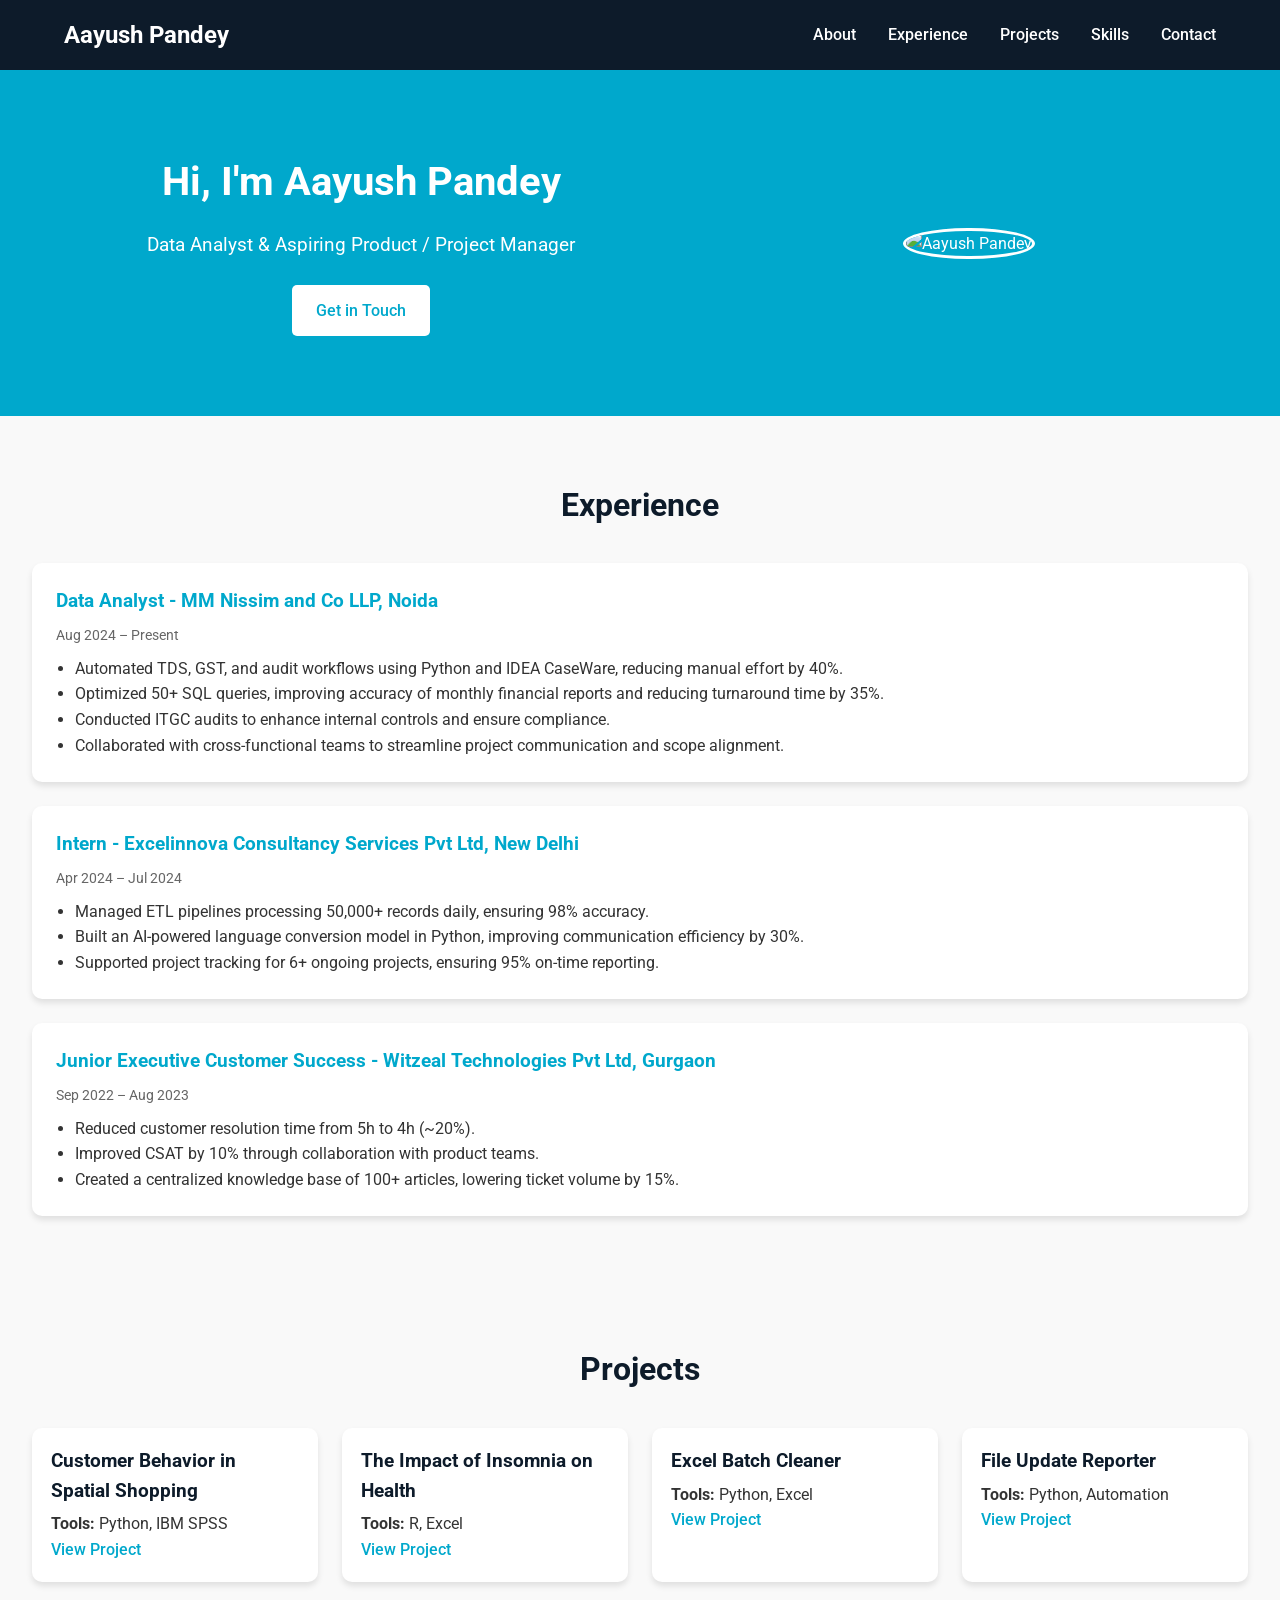
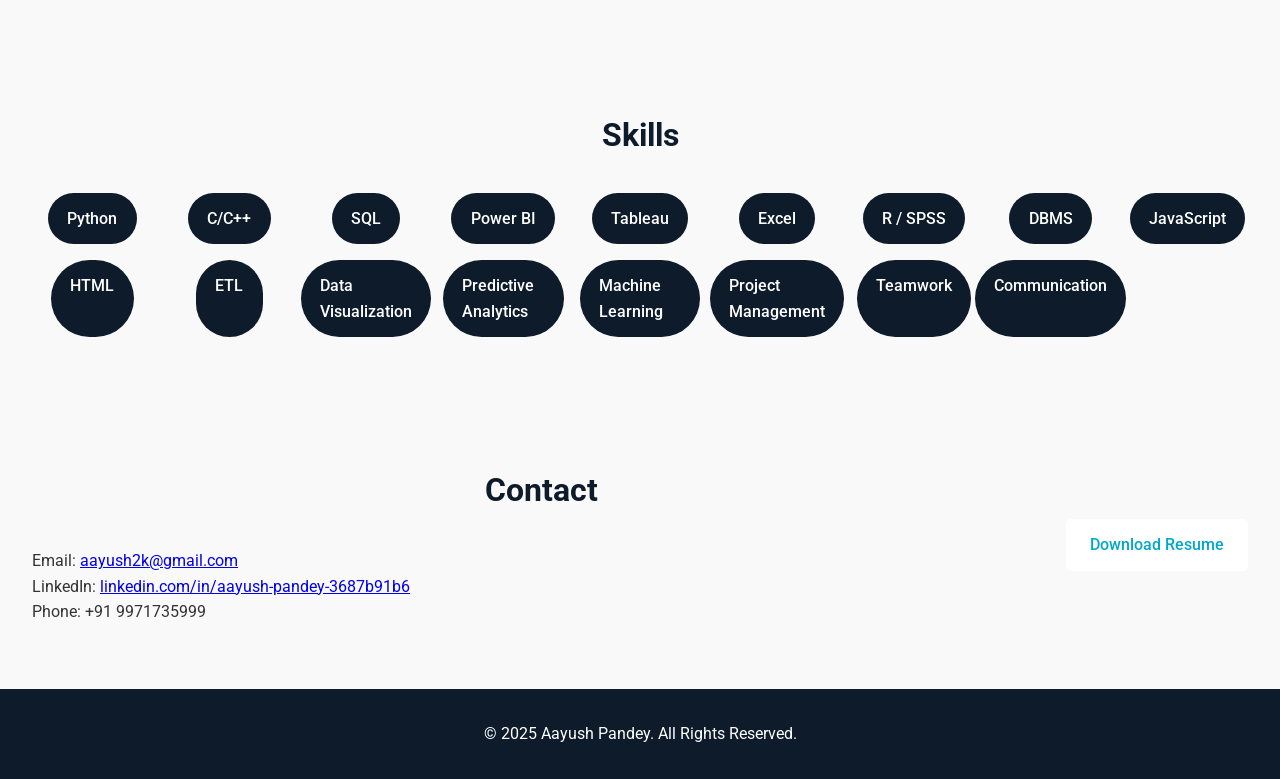
==== index.html @ d95193f6 "Updated Resume" ====
<!DOCTYPE html>
<html lang="en">
<head>
  <meta charset="UTF-8">
  <meta name="viewport" content="width=device-width, initial-scale=1.0">
  <title>Aayush Pandey | Product Analyst / PM</title>
  <link rel="stylesheet" href="style.css">
  <link href="https://fonts.googleapis.com/css2?family=Roboto:wght@400;500;700&display=swap" rel="stylesheet">
</head>
<body>

  <!-- Navigation -->
  <nav>
    <div class="container nav-container">
      <h1 class="logo">Aayush Pandey</h1>
      <ul class="nav-links">
        <li><a href="#about">About</a></li>
        <li><a href="#experience">Experience</a></li>
        <li><a href="#projects">Projects</a></li>
        <li><a href="#skills">Skills</a></li>
        <li><a href="#contact">Contact</a></li>
      </ul>
    </div>
  </nav>

  <!-- Hero Section -->
  <header class="hero" id="about">
    <div class="container hero-container">
      <div class="hero-text">
        <h2>Hi, I'm Aayush Pandey</h2>
        <p>Data Analyst & Aspiring Product / Project Manager</p>
        <a href="mailto:aayush2k@gmail.com" class="btn">Get in Touch</a>
      </div>
      <div class="hero-image">
        <img src="https://avatars.githubusercontent.com/u/your-github-id?v=4" alt="Aayush Pandey" />
      </div>
    </div>
  </header>

  <!-- Experience Section -->
  <section class="section" id="experience">
    <div class="container">
      <h2>Experience</h2>
      <div class="timeline">
        <div class="timeline-item">
          <h3>Data Analyst - MM Nissim and Co LLP, Noida</h3>
          <span>Aug 2024 – Present</span>
          <ul>
            <li>Automated TDS, GST, and audit workflows using Python and IDEA CaseWare, reducing manual effort by 40%.</li>
            <li>Optimized 50+ SQL queries, improving accuracy of monthly financial reports and reducing turnaround time by 35%.</li>
            <li>Conducted ITGC audits to enhance internal controls and ensure compliance.</li>
            <li>Collaborated with cross-functional teams to streamline project communication and scope alignment.</li>
          </ul>
        </div>
        <div class="timeline-item">
          <h3>Intern - Excelinnova Consultancy Services Pvt Ltd, New Delhi</h3>
          <span>Apr 2024 – Jul 2024</span>
          <ul>
            <li>Managed ETL pipelines processing 50,000+ records daily, ensuring 98% accuracy.</li>
            <li>Built an AI-powered language conversion model in Python, improving communication efficiency by 30%.</li>
            <li>Supported project tracking for 6+ ongoing projects, ensuring 95% on-time reporting.</li>
          </ul>
        </div>
        <div class="timeline-item">
          <h3>Junior Executive Customer Success - Witzeal Technologies Pvt Ltd, Gurgaon</h3>
          <span>Sep 2022 – Aug 2023</span>
          <ul>
            <li>Reduced customer resolution time from 5h to 4h (~20%).</li>
            <li>Improved CSAT by 10% through collaboration with product teams.</li>
            <li>Created a centralized knowledge base of 100+ articles, lowering ticket volume by 15%.</li>
          </ul>
        </div>
      </div>
    </div>
  </section>

  <!-- Projects Section -->
  <section class="section" id="projects">
    <div class="container">
      <h2>Projects</h2>
      <div class="projects-grid">
        <div class="project-card">
          <h3>Customer Behavior in Spatial Shopping</h3>
          <p><strong>Tools:</strong> Python, IBM SPSS</p>
          <a href="#" target="_blank">View Project</a>
        </div>
        <div class="project-card">
          <h3>The Impact of Insomnia on Health</h3>
          <p><strong>Tools:</strong> R, Excel</p>
          <a href="#" target="_blank">View Project</a>
        </div>
        <div class="project-card">
          <h3>Excel Batch Cleaner</h3>
          <p><strong>Tools:</strong> Python, Excel</p>
          <a href="https://github.com/vielnos/Excel-Batch-Cleaner" target="_blank">View Project</a>
        </div>
        <div class="project-card">
          <h3>File Update Reporter</h3>
          <p><strong>Tools:</strong> Python, Automation</p>
          <a href="https://github.com/vielnos/File-Update-Reporter" target="_blank">View Project</a>
        </div>
      </div>
    </div>
  </section>

  <!-- Skills Section -->
  <section class="section" id="skills">
    <div class="container">
      <h2>Skills</h2>
      <div class="skills-grid">
        <div class="skill">Python</div>
        <div class="skill">C/C++</div>
        <div class="skill">SQL</div>
        <div class="skill">Power BI</div>
        <div class="skill">Tableau</div>
        <div class="skill">Excel</div>
        <div class="skill">R / SPSS</div>
        <div class="skill">DBMS</div>
        <div class="skill">JavaScript</div>
        <div class="skill">HTML</div>
        <div class="skill">ETL</div>
        <div class="skill">Data Visualization</div>
        <div class="skill">Predictive Analytics</div>
        <div class="skill">Machine Learning</div>
        <div class="skill">Project Management</div>
        <div class="skill">Teamwork</div>
        <div class="skill">Communication</div>
      </div>
    </div>
  </section>

  <!-- Contact Section -->
  <section class="section" id="contact">
    <div class="container contact-container">
      <div class="contact-info">
        <h2>Contact</h2>
        <p>Email: <a href="mailto:aayush2k@gmail.com">aayush2k@gmail.com</a></p>
        <p>LinkedIn: <a href="https://www.linkedin.com/in/aayush-pandey-3687b91b6/" target="_blank">linkedin.com/in/aayush-pandey-3687b91b6</a></p>
        <p>Phone: +91 9971735999</p>
      </div>
      <div class="contact-download">
        <a href="Aayush_Pandey_Resume.pdf" class="btn" download>Download Resume</a>
      </div>
    </div>
  </section>

  <!-- Footer -->
  <footer>
    <p>© 2025 Aayush Pandey. All Rights Reserved.</p>
  </footer>

  <script src="script.js"></script>
</body>
</html>
---- style.css ----
/* Reset & Body */
* { margin:0; padding:0; box-sizing:border-box; font-family:'Roboto', sans-serif;}
body {background:#f9f9f9; color:#333; line-height:1.6;}

/* Navigation */
nav {background:#0d1b2a; color:#fff; padding:1rem 0; position:sticky; top:0; z-index:1000;}
nav .container {display:flex; justify-content:space-between; align-items:center; width:90%; margin:auto;}
nav .logo {font-size:1.5rem; font-weight:700;}
nav ul {list-style:none; display:flex; flex-wrap:wrap;}
nav ul li {margin-left:2rem;}
nav ul li a {color:#fff; text-decoration:none; font-weight:500; transition:0.3s;}
nav ul li a:hover {color:#00a8cc;}

/* Hero Section */
.hero {background:#00a8cc; color:#fff; text-align:center; padding:4rem 2rem;}
.hero-container {display:flex; flex-wrap:wrap; align-items:center; justify-content:space-between;}
.hero-text {flex:1 1 300px; padding:1rem;}
.hero-text h2 {font-size:2.5rem; margin-bottom:1rem;}
.hero-text p {font-size:1.2rem; margin-bottom:1.5rem;}
.hero-image {flex:1 1 200px; text-align:center;}
.hero-image img {width:150px; border-radius:50%; border:3px solid #fff;}

/* Buttons */
.btn {background:#fff; color:#00a8cc; padding:.8rem 1.5rem; border-radius:5px; text-decoration:none; font-weight:500; display:inline-block; transition:.3s;}
.btn:hover {background:#00d4ff; color:#fff;}

/* Sections */
.section {padding:4rem 2rem;}
.section h2 {text-align:center; margin-bottom:2rem; font-size:2rem; color:#0d1b2a;}

/* Timeline for Experience */
.timeline {display:flex; flex-direction:column; gap:1.5rem;}
.timeline-item {background:#fff; padding:1.5rem; border-radius:10px; box-shadow:0 4px 6px rgba(0,0,0,0.1);}
.timeline-item h3 {color:#00a8cc; margin-bottom:.3rem;}
.timeline-item span {font-size:.9rem; color:#666;}
.timeline-item ul {margin-top:.5rem; padding-left:1.2rem;}

/* Projects Grid */
.projects-grid {display:grid; grid-template-columns:repeat(auto-fit,minmax(250px,1fr)); gap:1.5rem;}
.project-card {background:#fff; padding:1.2rem; border-radius:10px; box-shadow:0 4px 6px rgba(0,0,0,0.1);}
.project-card h3 {color:#0d1b2a; margin-bottom:.3rem;}
.project-card a {text-decoration:none; color:#00a8cc; font-weight:500; transition:.3s;}
.project-card a:hover {color:#00d4ff;}

/* Skills Grid */
.skills-grid {display:grid; grid-template-columns:repeat(auto-fit,minmax(120px,1fr)); gap:1rem; justify-items:center;}
.skill {background:#0d1b2a; color:#fff; padding:.8rem 1.2rem; border-radius:50px; font-weight:500; transition:.3s;}
.skill:hover {background:#00a8cc;}

/* Contact Section */
.contact-container {display:flex; flex-wrap:wrap; justify-content:space-between; align-items:center; gap:1rem;}
.contact-info {flex:1 1 250px;}
.contact-download {flex:0 0 auto;}

/* Footer */
footer {text-align:center; padding:2rem; background:#0d1b2a; color:#fff;}

/* Responsive */
@media(max-width:768px){
  nav ul {flex-direction:column; gap:1rem;}
  .hero-container {flex-direction:column; text-align:center;}
  .contact-container {flex-direction:column; text-align:center;}
}
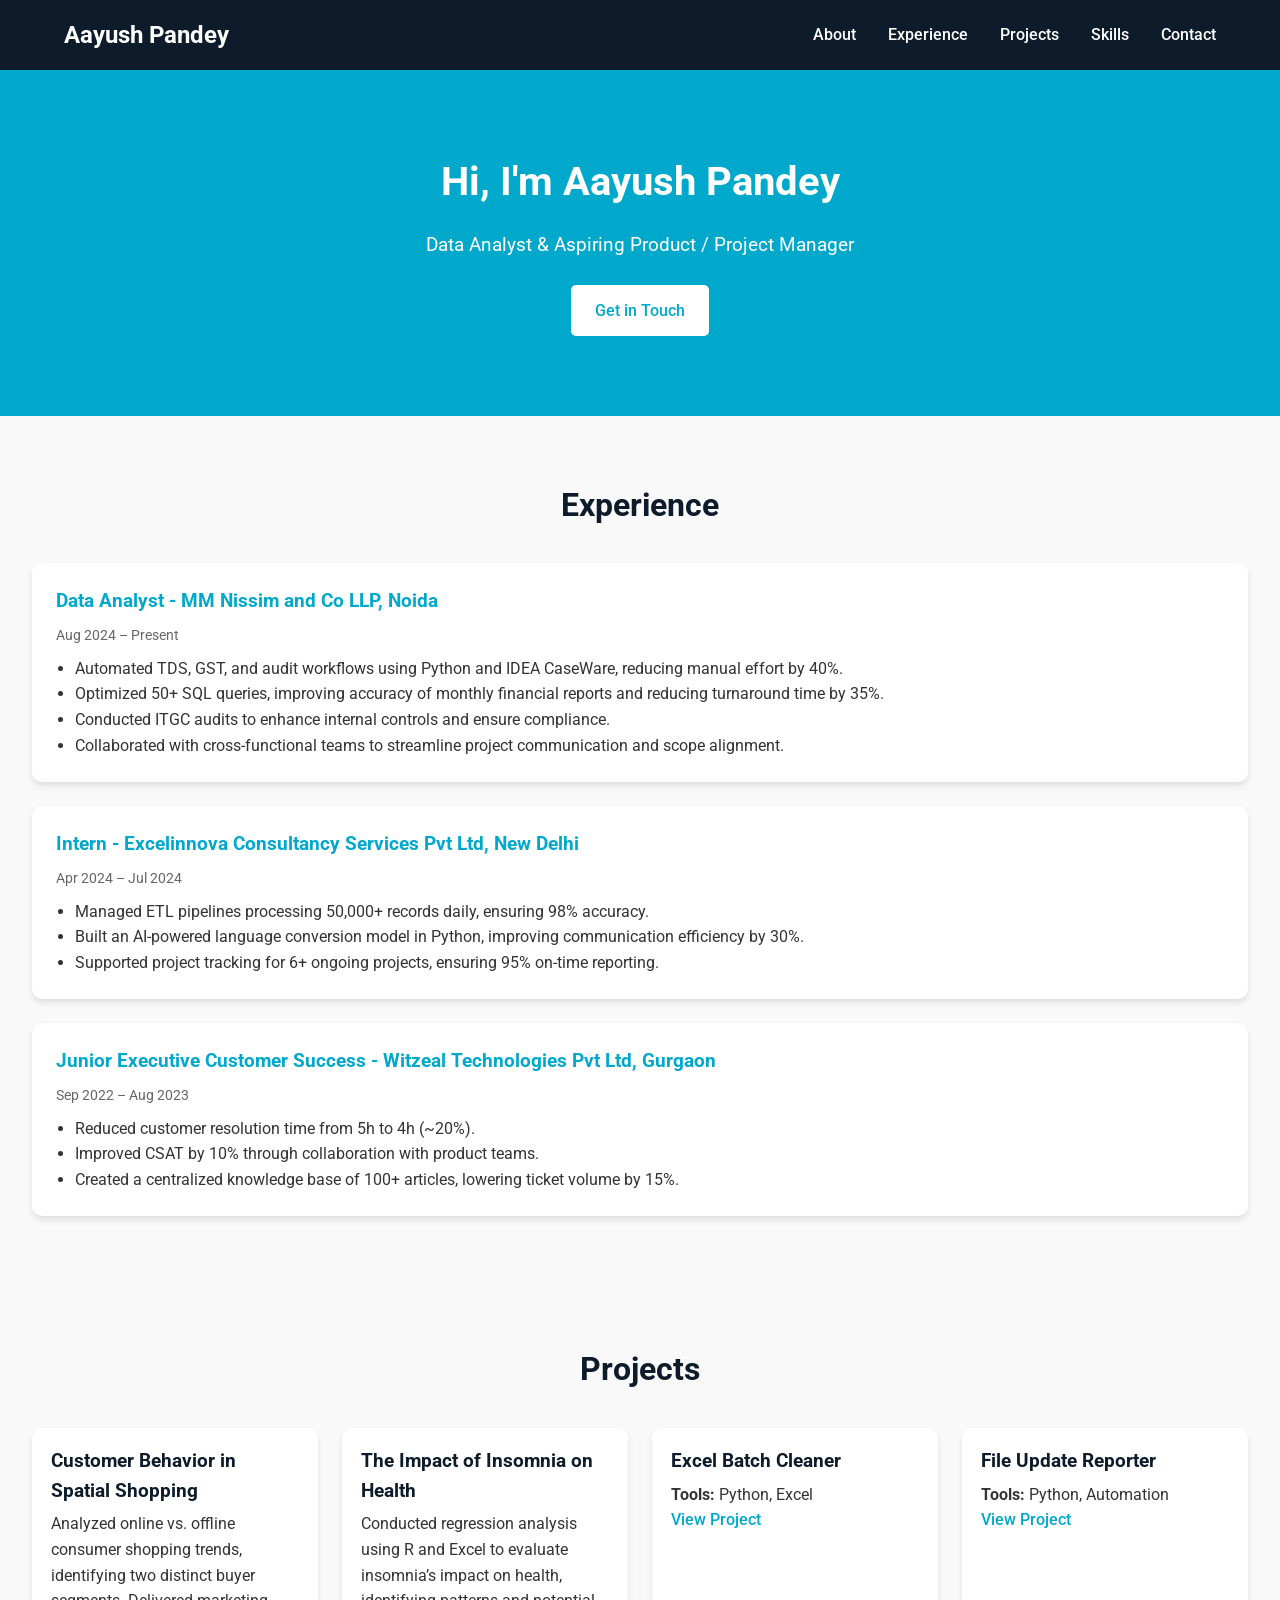
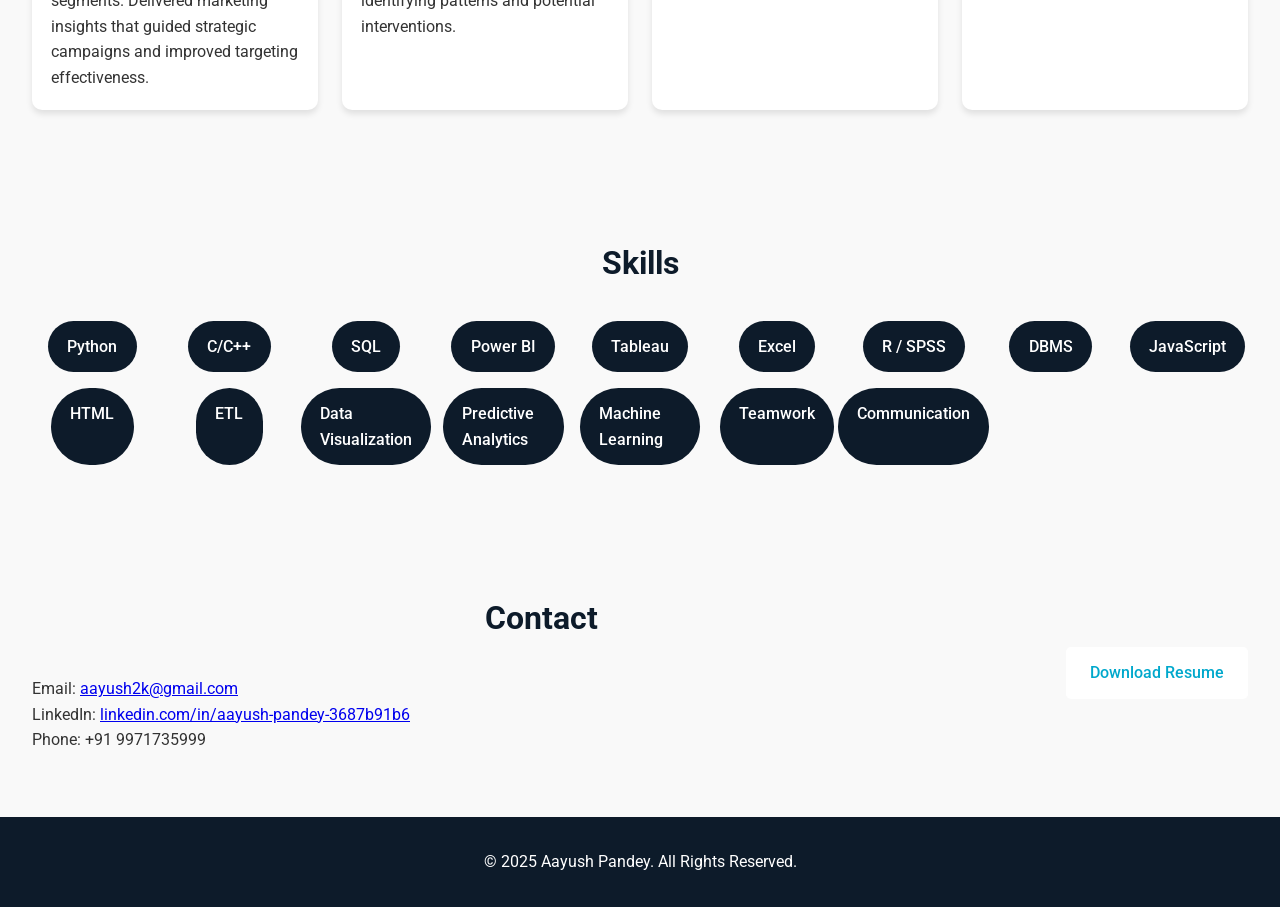
==== commit 7343ddbf: "Updated Resume" ====
--- a/index.html
+++ b/index.html
@@ -30,9 +30,6 @@
         <h2>Hi, I'm Aayush Pandey</h2>
         <p>Data Analyst & Aspiring Product / Project Manager</p>
         <a href="mailto:aayush2k@gmail.com" class="btn">Get in Touch</a>
-      </div>
-      <div class="hero-image">
-        <img src="https://avatars.githubusercontent.com/u/your-github-id?v=4" alt="Aayush Pandey" />
       </div>
     </div>
   </header>
@@ -79,26 +76,31 @@
     <div class="container">
       <h2>Projects</h2>
       <div class="projects-grid">
+
+        <!-- Resume PDF Projects -->
         <div class="project-card">
           <h3>Customer Behavior in Spatial Shopping</h3>
-          <p><strong>Tools:</strong> Python, IBM SPSS</p>
-          <a href="#" target="_blank">View Project</a>
+          <p>Analyzed online vs. offline consumer shopping trends, identifying two distinct buyer segments. Delivered marketing insights that guided strategic campaigns and improved targeting effectiveness.</p>
         </div>
+
         <div class="project-card">
           <h3>The Impact of Insomnia on Health</h3>
-          <p><strong>Tools:</strong> R, Excel</p>
-          <a href="#" target="_blank">View Project</a>
+          <p>Conducted regression analysis using R and Excel to evaluate insomnia’s impact on health, identifying patterns and potential interventions.</p>
         </div>
+
+        <!-- GitHub Projects -->
         <div class="project-card">
           <h3>Excel Batch Cleaner</h3>
           <p><strong>Tools:</strong> Python, Excel</p>
           <a href="https://github.com/vielnos/Excel-Batch-Cleaner" target="_blank">View Project</a>
         </div>
+
         <div class="project-card">
           <h3>File Update Reporter</h3>
           <p><strong>Tools:</strong> Python, Automation</p>
           <a href="https://github.com/vielnos/File-Update-Reporter" target="_blank">View Project</a>
         </div>
+
       </div>
     </div>
   </section>
@@ -122,7 +124,6 @@
         <div class="skill">Data Visualization</div>
         <div class="skill">Predictive Analytics</div>
         <div class="skill">Machine Learning</div>
-        <div class="skill">Project Management</div>
         <div class="skill">Teamwork</div>
         <div class="skill">Communication</div>
       </div>
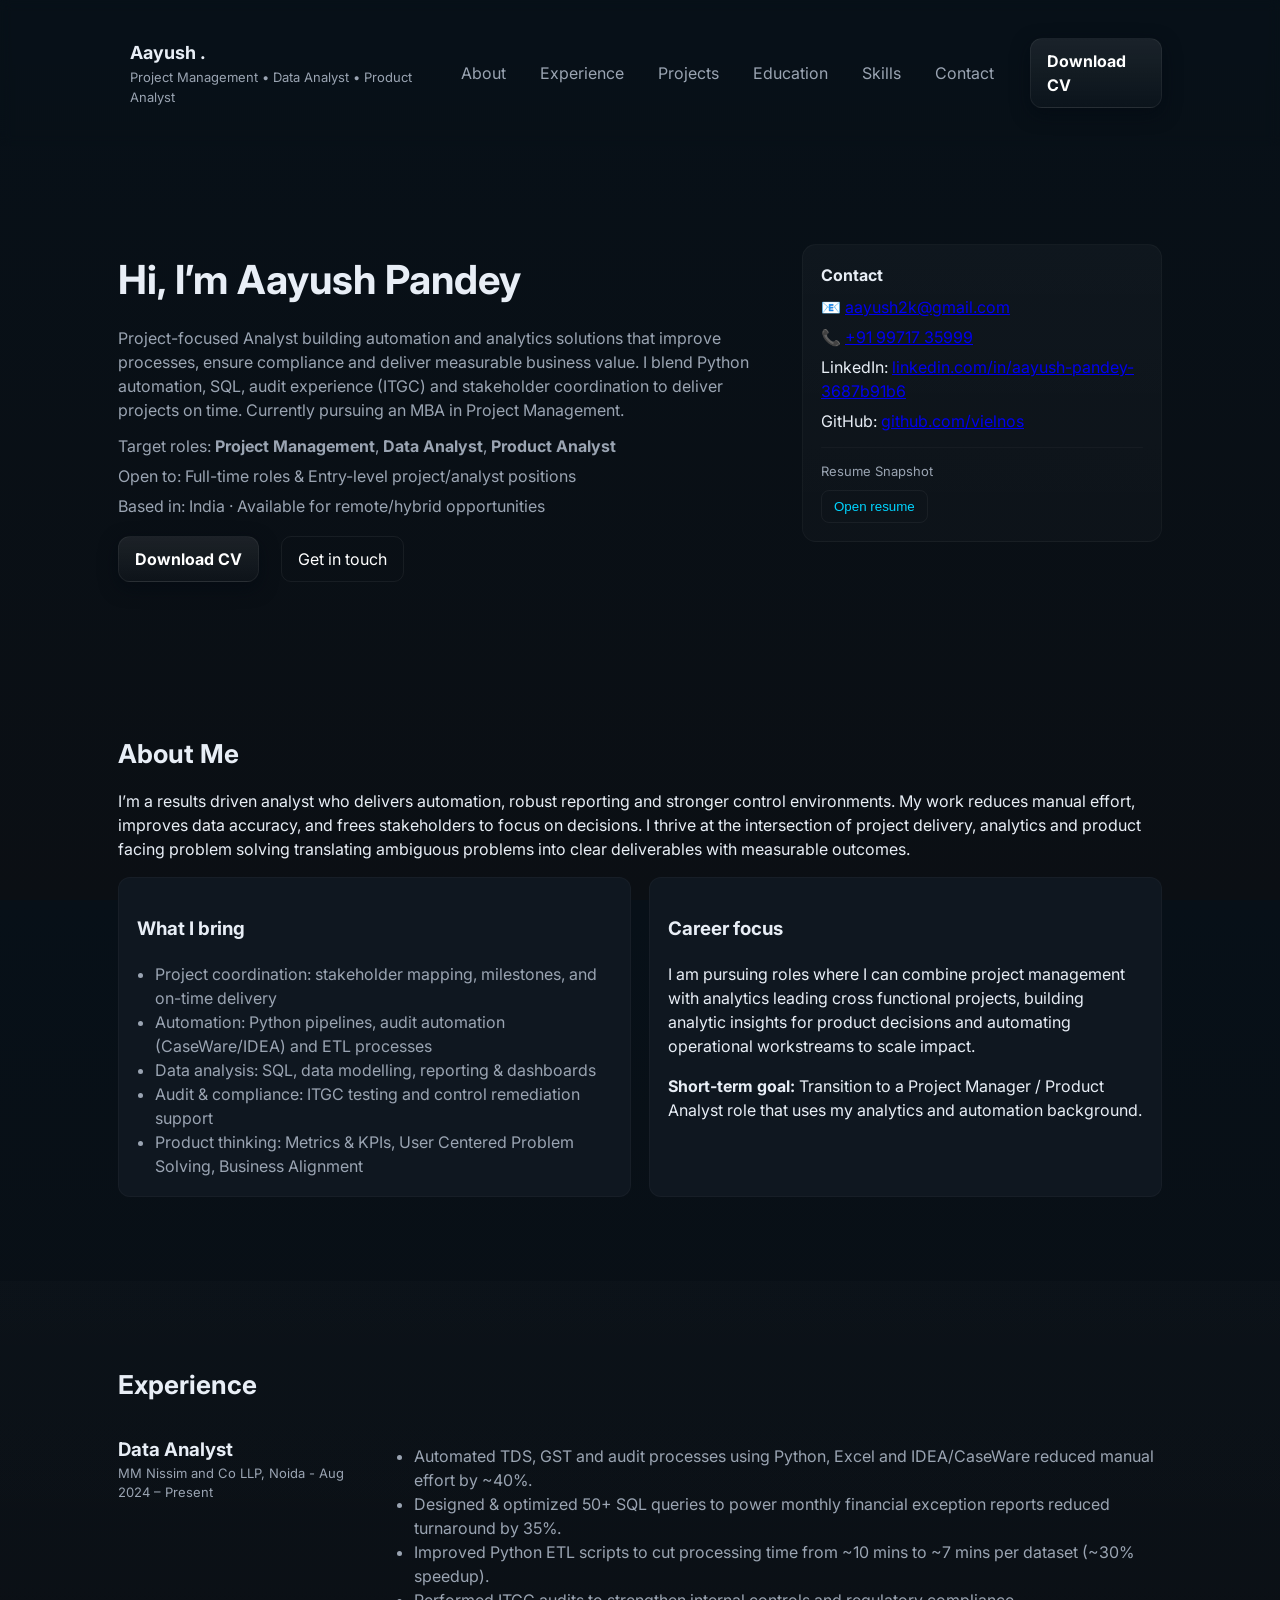
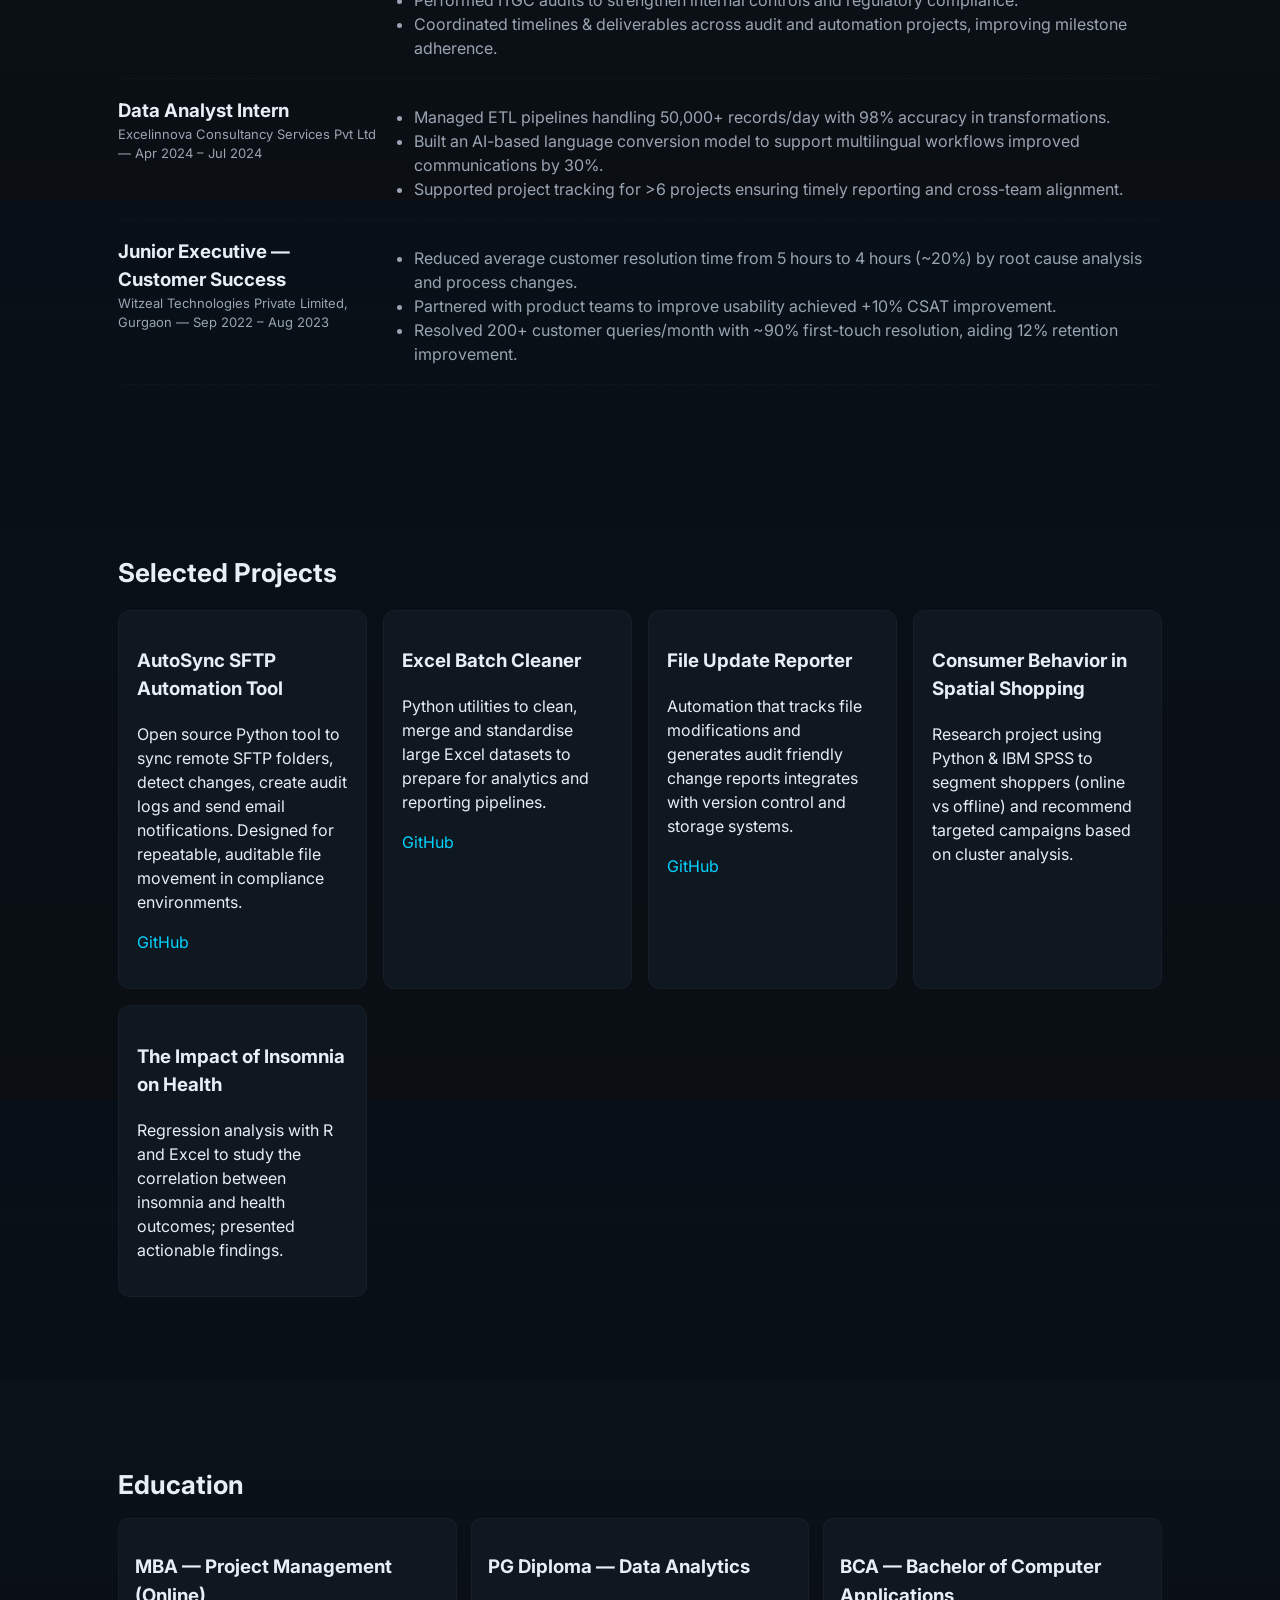
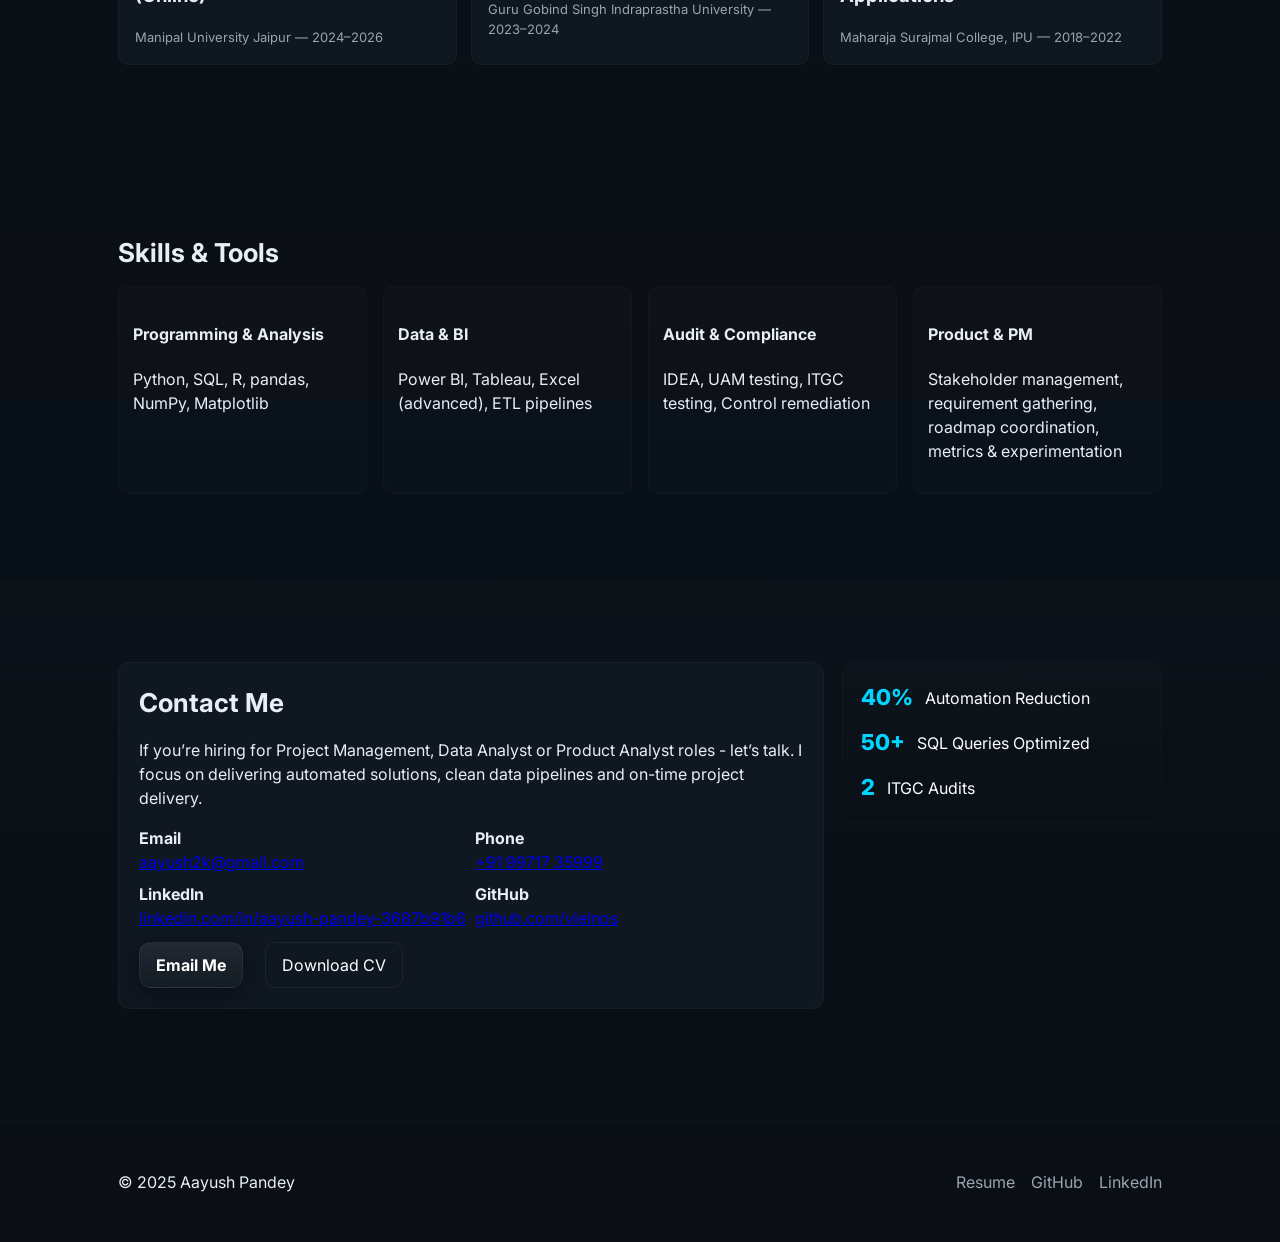
==== commit 1ec340e0: "Updated portfolio website with new UI and content" ====
--- a/index.html
+++ b/index.html
@@ -1,155 +1,321 @@
-<!DOCTYPE html>
+<!doctype html>
 <html lang="en">
 <head>
-  <meta charset="UTF-8">
-  <meta name="viewport" content="width=device-width, initial-scale=1.0">
-  <title>Aayush Pandey | Product Analyst / PM</title>
-  <link rel="stylesheet" href="style.css">
-  <link href="https://fonts.googleapis.com/css2?family=Roboto:wght@400;500;700&display=swap" rel="stylesheet">
+  <meta charset="utf-8" />
+  <meta name="viewport" content="width=device-width,initial-scale=1" />
+  <title>Aayush Pandey — Portfolio</title>
+  <meta name="description" content="Aayush Pandey — Data Analyst, Automation Developer, ITGC Audit Analyst. Seeking roles in Project Management, Data Analysis and Product Analytics." />
+
+  <!-- Fonts -->
+  <link href="https://fonts.googleapis.com/css2?family=Inter:wght@300;400;600;700;800&display=swap" rel="stylesheet">
+
+  <!-- Styles -->
+  <link rel="stylesheet" href="style.css" />
+
+  <!-- Optional: small icon -->
+  <link rel="icon" href="data:;base64,iVBORw0KGgo=">
 </head>
 <body>
 
-  <!-- Navigation -->
-  <nav>
-    <div class="container nav-container">
-      <h1 class="logo">Aayush Pandey</h1>
-      <ul class="nav-links">
-        <li><a href="#about">About</a></li>
-        <li><a href="#experience">Experience</a></li>
-        <li><a href="#projects">Projects</a></li>
-        <li><a href="#skills">Skills</a></li>
-        <li><a href="#contact">Contact</a></li>
-      </ul>
-    </div>
-  </nav>
-
-  <!-- Hero Section -->
-  <header class="hero" id="about">
-    <div class="container hero-container">
-      <div class="hero-text">
-        <h2>Hi, I'm Aayush Pandey</h2>
-        <p>Data Analyst & Aspiring Product / Project Manager</p>
-        <a href="mailto:aayush2k@gmail.com" class="btn">Get in Touch</a>
-      </div>
+  <!-- NAV -->
+  <header class="site-header">
+    <div class="container nav-inner">
+      <div class="brand">
+        <div class="avatar-wrap">
+          <!-- optionally add profile.jpg in same folder -->
+          <img src="profile.jpg" alt="Aayush Pandey" onerror="this.style.display='none'">
+        </div>
+        <div>
+          <div class="brand-name">Aayush <span class="dot">.</span></div>
+          <div class="brand-role">Project Management • Data Analyst • Product Analyst</div>
+        </div>
+      </div>
+
+      <nav class="main-nav">
+        <a href="#about">About</a>
+        <a href="#experience">Experience</a>
+        <a href="#projects">Projects</a>
+        <a href="#education">Education</a>
+        <a href="#skills">Skills</a>
+        <a href="#contact">Contact</a>
+      </nav>
+
+      <a class="glass-btn nav-resume" href="resume.pdf" target="_blank" rel="noopener">Download CV</a>
     </div>
   </header>
 
-  <!-- Experience Section -->
-  <section class="section" id="experience">
+  <!-- HERO -->
+  <section id="hero" class="hero-section">
+    <div class="container hero-grid">
+      <div class="hero-left" data-animate="slide-up">
+        <h1>Hi, I’m <span class="accent">Aayush Pandey</span></h1>
+        <p class="lead">
+          Project-focused Analyst building automation and analytics solutions that improve processes, ensure compliance and deliver measurable business value.
+          I blend Python automation, SQL, audit experience (ITGC) and stakeholder coordination to deliver projects on time. Currently pursuing an MBA in Project Management.
+        </p>
+
+        <ul class="hero-highlights">
+          <li>Target roles: <strong>Project Management</strong>, <strong>Data Analyst</strong>, <strong>Product Analyst</strong></li>
+          <li>Open to: Full-time roles & Entry-level project/analyst positions</li>
+          <li>Based in: India · Available for remote/hybrid opportunities</li>
+        </ul>
+
+        <div class="hero-ctas">
+          <a class="glass-btn" href="resume.pdf" target="_blank" rel="noopener">Download CV</a>
+          <a class="cta-outline" href="#contact">Get in touch</a>
+        </div>
+      </div>
+
+      <aside class="hero-card" data-animate="fade-in">
+        <div class="card-inner">
+          <div class="card-title">Contact</div>
+          <div class="card-body">
+            <p class="big">📧 <a href="mailto:aayush2k@gmail.com">aayush2k@gmail.com</a></p>
+            <p class="big">📞 <a href="tel:+919971735999">+91 99717 35999</a></p>
+            <p>LinkedIn: <a href="https://www.linkedin.com/in/aayush-pandey-3687b91b6/" target="_blank" rel="noopener">linkedin.com/in/aayush-pandey-3687b91b6</a></p>
+            <p>GitHub: <a href="https://github.com/vielnos" target="_blank" rel="noopener">github.com/vielnos</a></p>
+          </div>
+
+          <div class="card-divider"></div>
+
+          <div class="card-resume">
+            <div class="mini">Resume Snapshot</div>
+            <!-- inline resume viewer: opens resume in new tab on click -->
+            <button class="mini-btn" onclick="window.open('resume.pdf','_blank')">Open resume</button>
+          </div>
+        </div>
+      </aside>
+    </div>
+  </section>
+
+  <!-- ABOUT -->
+  <section id="about" class="section">
+    <div class="container">
+      <h2>About Me</h2>
+      <p class="about-intro">
+        I’m a results driven analyst who delivers automation, robust reporting and stronger control environments. My work reduces manual effort, improves data accuracy, and frees stakeholders to focus on decisions. I thrive at the intersection of project delivery, analytics and product facing problem solving translating ambiguous problems into clear deliverables with measurable outcomes.
+      </p>
+
+      <div class="about-grid">
+        <div class="about-box" data-animate="slide-up">
+          <h3>What I bring</h3>
+          <ul>
+            <li>Project coordination: stakeholder mapping, milestones, and on-time delivery</li>
+            <li>Automation: Python pipelines, audit automation (CaseWare/IDEA) and ETL processes</li>
+            <li>Data analysis: SQL, data modelling, reporting & dashboards</li>
+            <li>Audit & compliance: ITGC testing and control remediation support</li>
+            <li>Product thinking: Metrics & KPIs, User Centered Problem Solving, Business Alignment</li>
+          </ul>
+        </div>
+
+        <div class="about-box" data-animate="slide-up" data-delay="80">
+          <h3>Career focus</h3>
+          <p>
+            I am pursuing roles where I can combine project management with analytics leading cross functional projects, building analytic insights for product decisions and automating operational workstreams to scale impact.
+          </p>
+          <p><strong>Short-term goal:</strong> Transition to a Project Manager / Product Analyst role that uses my analytics and automation background.</p>
+        </div>
+      </div>
+    </div>
+  </section>
+
+  <!-- EXPERIENCE -->
+  <section id="experience" class="section alt">
     <div class="container">
       <h2>Experience</h2>
-      <div class="timeline">
-        <div class="timeline-item">
-          <h3>Data Analyst - MM Nissim and Co LLP, Noida</h3>
-          <span>Aug 2024 – Present</span>
+
+      <!-- MM Nissim -->
+      <article class="exp-item" data-animate="fade-in">
+        <div class="exp-left">
+          <h3>Data Analyst</h3>
+          <div class="muted">MM Nissim and Co LLP, Noida - Aug 2024 – Present</div>
+        </div>
+        <div class="exp-right">
           <ul>
-            <li>Automated TDS, GST, and audit workflows using Python and IDEA CaseWare, reducing manual effort by 40%.</li>
-            <li>Optimized 50+ SQL queries, improving accuracy of monthly financial reports and reducing turnaround time by 35%.</li>
-            <li>Conducted ITGC audits to enhance internal controls and ensure compliance.</li>
-            <li>Collaborated with cross-functional teams to streamline project communication and scope alignment.</li>
+            <li>Automated TDS, GST and audit processes using Python, Excel and IDEA/CaseWare reduced manual effort by ~40%.</li>
+            <li>Designed & optimized 50+ SQL queries to power monthly financial exception reports reduced turnaround by 35%.</li>
+            <li>Improved Python ETL scripts to cut processing time from ~10 mins to ~7 mins per dataset (~30% speedup).</li>
+            <li>Performed ITGC audits to strengthen internal controls and regulatory compliance.</li>
+            <li>Coordinated timelines & deliverables across audit and automation projects, improving milestone adherence.</li>
           </ul>
         </div>
-        <div class="timeline-item">
-          <h3>Intern - Excelinnova Consultancy Services Pvt Ltd, New Delhi</h3>
-          <span>Apr 2024 – Jul 2024</span>
+      </article>
+
+      <!-- Excelinnova -->
+      <article class="exp-item" data-animate="fade-in" data-delay="60">
+        <div class="exp-left">
+          <h3>Data Analyst Intern</h3>
+          <div class="muted">Excelinnova Consultancy Services Pvt Ltd — Apr 2024 – Jul 2024</div>
+        </div>
+        <div class="exp-right">
           <ul>
-            <li>Managed ETL pipelines processing 50,000+ records daily, ensuring 98% accuracy.</li>
-            <li>Built an AI-powered language conversion model in Python, improving communication efficiency by 30%.</li>
-            <li>Supported project tracking for 6+ ongoing projects, ensuring 95% on-time reporting.</li>
+            <li>Managed ETL pipelines handling 50,000+ records/day with 98% accuracy in transformations.</li>
+            <li>Built an AI-based language conversion model to support multilingual workflows improved communications by 30%.</li>
+            <li>Supported project tracking for >6 projects ensuring timely reporting and cross-team alignment.</li>
           </ul>
         </div>
-        <div class="timeline-item">
-          <h3>Junior Executive Customer Success - Witzeal Technologies Pvt Ltd, Gurgaon</h3>
-          <span>Sep 2022 – Aug 2023</span>
+      </article>
+
+      <!-- Witzeal -->
+      <article class="exp-item" data-animate="fade-in" data-delay="120">
+        <div class="exp-left">
+          <h3>Junior Executive — Customer Success</h3>
+          <div class="muted">Witzeal Technologies Private Limited, Gurgaon — Sep 2022 – Aug 2023</div>
+        </div>
+        <div class="exp-right">
           <ul>
-            <li>Reduced customer resolution time from 5h to 4h (~20%).</li>
-            <li>Improved CSAT by 10% through collaboration with product teams.</li>
-            <li>Created a centralized knowledge base of 100+ articles, lowering ticket volume by 15%.</li>
+            <li>Reduced average customer resolution time from 5 hours to 4 hours (~20%) by root cause analysis and process changes.</li>
+            <li>Partnered with product teams to improve usability achieved +10% CSAT improvement.</li>
+            <li>Resolved 200+ customer queries/month with ~90% first-touch resolution, aiding 12% retention improvement.</li>
           </ul>
         </div>
-      </div>
-    </div>
-  </section>
-
-  <!-- Projects Section -->
-  <section class="section" id="projects">
-    <div class="container">
-      <h2>Projects</h2>
-      <div class="projects-grid">
-
-        <!-- Resume PDF Projects -->
-        <div class="project-card">
-          <h3>Customer Behavior in Spatial Shopping</h3>
-          <p>Analyzed online vs. offline consumer shopping trends, identifying two distinct buyer segments. Delivered marketing insights that guided strategic campaigns and improved targeting effectiveness.</p>
-        </div>
-
-        <div class="project-card">
+      </article>
+    </div>
+  </section>
+
+  <!-- PROJECTS -->
+  <section id="projects" class="section">
+    <div class="container">
+      <h2>Selected Projects</h2>
+
+      <div class="proj-grid">
+        <div class="proj-card" data-animate="zoom-in">
+          <h3>AutoSync SFTP Automation Tool</h3>
+          <p>Open source Python tool to sync remote SFTP folders, detect changes, create audit logs and send email notifications. Designed for repeatable, auditable file movement in compliance environments.</p>
+          <p class="proj-links"><a href="https://github.com/vielnos/AutoSync-SFTP" target="_blank" rel="noopener">GitHub</a></p>
+        </div>
+
+        <div class="proj-card" data-animate="zoom-in" data-delay="60">
+          <h3>Excel Batch Cleaner</h3>
+          <p>Python utilities to clean, merge and standardise large Excel datasets to prepare for analytics and reporting pipelines.</p>
+          <p class="proj-links"><a href="https://github.com/vielnos/Excel-Batch-Cleaner" target="_blank" rel="noopener">GitHub</a></p>
+        </div>
+
+        <div class="proj-card" data-animate="zoom-in" data-delay="120">
+          <h3>File Update Reporter</h3>
+          <p>Automation that tracks file modifications and generates audit friendly change reports integrates with version control and storage systems.</p>
+          <p class="proj-links"><a href="https://github.com/vielnos/File-Update-Reporter" target="_blank" rel="noopener">GitHub</a></p>
+        </div>
+
+        <div class="proj-card" data-animate="zoom-in" data-delay="180">
+          <h3>Consumer Behavior in Spatial Shopping</h3>
+          <p>Research project using Python & IBM SPSS to segment shoppers (online vs offline) and recommend targeted campaigns based on cluster analysis.</p>
+        </div>
+
+        <div class="proj-card" data-animate="zoom-in" data-delay="240">
           <h3>The Impact of Insomnia on Health</h3>
-          <p>Conducted regression analysis using R and Excel to evaluate insomnia’s impact on health, identifying patterns and potential interventions.</p>
-        </div>
-
-        <!-- GitHub Projects -->
-        <div class="project-card">
-          <h3>Excel Batch Cleaner</h3>
-          <p><strong>Tools:</strong> Python, Excel</p>
-          <a href="https://github.com/vielnos/Excel-Batch-Cleaner" target="_blank">View Project</a>
-        </div>
-
-        <div class="project-card">
-          <h3>File Update Reporter</h3>
-          <p><strong>Tools:</strong> Python, Automation</p>
-          <a href="https://github.com/vielnos/File-Update-Reporter" target="_blank">View Project</a>
-        </div>
-
-      </div>
-    </div>
-  </section>
-
-  <!-- Skills Section -->
-  <section class="section" id="skills">
-    <div class="container">
-      <h2>Skills</h2>
-      <div class="skills-grid">
-        <div class="skill">Python</div>
-        <div class="skill">C/C++</div>
-        <div class="skill">SQL</div>
-        <div class="skill">Power BI</div>
-        <div class="skill">Tableau</div>
-        <div class="skill">Excel</div>
-        <div class="skill">R / SPSS</div>
-        <div class="skill">DBMS</div>
-        <div class="skill">JavaScript</div>
-        <div class="skill">HTML</div>
-        <div class="skill">ETL</div>
-        <div class="skill">Data Visualization</div>
-        <div class="skill">Predictive Analytics</div>
-        <div class="skill">Machine Learning</div>
-        <div class="skill">Teamwork</div>
-        <div class="skill">Communication</div>
-      </div>
-    </div>
-  </section>
-
-  <!-- Contact Section -->
-  <section class="section" id="contact">
-    <div class="container contact-container">
-      <div class="contact-info">
-        <h2>Contact</h2>
-        <p>Email: <a href="mailto:aayush2k@gmail.com">aayush2k@gmail.com</a></p>
-        <p>LinkedIn: <a href="https://www.linkedin.com/in/aayush-pandey-3687b91b6/" target="_blank">linkedin.com/in/aayush-pandey-3687b91b6</a></p>
-        <p>Phone: +91 9971735999</p>
-      </div>
-      <div class="contact-download">
-        <a href="Aayush_Pandey_Resume.pdf" class="btn" download>Download Resume</a>
-      </div>
-    </div>
-  </section>
-
-  <!-- Footer -->
-  <footer>
-    <p>© 2025 Aayush Pandey. All Rights Reserved.</p>
+          <p>Regression analysis with R and Excel to study the correlation between insomnia and health outcomes; presented actionable findings.</p>
+        </div>
+      </div>
+    </div>
+  </section>
+
+  <!-- EDUCATION -->
+  <section id="education" class="section alt">
+    <div class="container">
+      <h2>Education</h2>
+      <div class="edu-grid">
+        <div class="edu-card" data-animate="fade-in">
+          <h3>MBA — Project Management (Online)</h3>
+          <div class="muted">Manipal University Jaipur — 2024–2026</div>
+        </div>
+
+        <div class="edu-card" data-animate="fade-in" data-delay="60">
+          <h3>PG Diploma — Data Analytics</h3>
+          <div class="muted">Guru Gobind Singh Indraprastha University — 2023–2024 </div>
+        </div>
+
+        <div class="edu-card" data-animate="fade-in" data-delay="120">
+          <h3>BCA — Bachelor of Computer Applications</h3>
+          <div class="muted">Maharaja Surajmal College, IPU — 2018–2022 </div>
+        </div>
+      </div>
+    </div>
+  </section>
+
+  <!-- SKILLS -->
+  <section id="skills" class="section">
+    <div class="container">
+      <h2>Skills & Tools</h2>
+
+      <div class="skills-wrap">
+        <div class="skill-col">
+          <h4>Programming & Analysis</h4>
+          <p>Python, SQL, R, pandas, NumPy, Matplotlib</p>
+        </div>
+
+        <div class="skill-col">
+          <h4>Data & BI</h4>
+          <p>Power BI, Tableau, Excel (advanced), ETL pipelines</p>
+        </div>
+
+        <div class="skill-col">
+          <h4>Audit & Compliance</h4>
+          <p>IDEA, UAM testing, ITGC testing, Control remediation</p>
+        </div>
+
+        <div class="skill-col">
+          <h4>Product & PM</h4>
+          <p>Stakeholder management, requirement gathering, roadmap coordination, metrics & experimentation</p>
+        </div>
+      </div>
+    </div>
+  </section>
+
+  <!-- CONTACT -->
+  <section id="contact" class="section alt">
+    <div class="container contact-grid">
+      <div class="contact-card" data-animate="fade-in">
+        <h2>Contact Me</h2>
+        <p>If you’re hiring for Project Management, Data Analyst or Product Analyst roles - let’s talk. I focus on delivering automated solutions, clean data pipelines and on-time project delivery.</p>
+
+        <div class="contact-list">
+          <div><strong>Email</strong><br><a href="mailto:aayush2k@gmail.com">aayush2k@gmail.com</a></div>
+          <div><strong>Phone</strong><br><a href="tel:+919971735999">+91 99717 35999</a></div>
+          <div><strong>LinkedIn</strong><br><a href="https://www.linkedin.com/in/aayush-pandey-3687b91b6/" target="_blank" rel="noopener">linkedin.com/in/aayush-pandey-3687b91b6</a></div>
+          <div><strong>GitHub</strong><br><a href="https://github.com/vielnos" target="_blank" rel="noopener">github.com/vielnos</a></div>
+        </div>
+
+        <div class="contact-cta">
+          <a href="mailto:aayush2k@gmail.com?subject=Opportunity%20to%20connect" class="glass-btn">Email Me</a>
+          <a href="resume.pdf" class="cta-outline" target="_blank" rel="noopener">Download CV</a>
+        </div>
+      </div>
+
+      <div class="contact-visual" data-animate="zoom-in">
+        <div class="contact-visual-inner">
+          <div class="stat">
+            <div class="num">40%</div>
+            <div class="label">Automation Reduction</div>
+          </div>
+
+          <div class="stat">
+            <div class="num">50+</div>
+            <div class="label">SQL Queries Optimized</div>
+          </div>
+
+          <div class="stat">
+            <div class="num">2</div>
+            <div class="label">ITGC Audits</div>
+          </div>
+        </div>
+      </div>
+    </div>
+  </section>
+
+  <!-- FOOTER -->
+  <footer class="site-footer">
+    <div class="container footer-inner">
+      <div>© 2025 Aayush Pandey</div>
+      <div class="footer-links">
+        <a href="resume.pdf" target="_blank">Resume</a>
+        <a href="https://github.com/vielnos" target="_blank">GitHub</a>
+        <a href="https://www.linkedin.com/in/aayush-pandey-3687b91b6/" target="_blank">LinkedIn</a>
+      </div>
+    </div>
   </footer>
 
+  <!-- Scripts -->
   <script src="script.js"></script>
 </body>
 </html>
--- a/style.css
+++ b/style.css
@@ -1,63 +1,138 @@
-/* Reset & Body */
-* { margin:0; padding:0; box-sizing:border-box; font-family:'Roboto', sans-serif;}
-body {background:#f9f9f9; color:#333; line-height:1.6;}
+/* ===== Base & Layout ===== */
+:root{
+  --bg: #0b0f14;
+  --card:#0f1720;
+  --muted:#9aa4b2;
+  --accent: #00d4ff;
+  --glass: rgba(255,255,255,0.06);
+  --glass-2: rgba(255,255,255,0.03);
+  --radius: 12px;
+  --max: 1100px;
+}
 
-/* Navigation */
-nav {background:#0d1b2a; color:#fff; padding:1rem 0; position:sticky; top:0; z-index:1000;}
-nav .container {display:flex; justify-content:space-between; align-items:center; width:90%; margin:auto;}
-nav .logo {font-size:1.5rem; font-weight:700;}
-nav ul {list-style:none; display:flex; flex-wrap:wrap;}
-nav ul li {margin-left:2rem;}
-nav ul li a {color:#fff; text-decoration:none; font-weight:500; transition:0.3s;}
-nav ul li a:hover {color:#00a8cc;}
+*{box-sizing:border-box}
+html,body{height:100%}
+body{
+  margin:0;
+  font-family: 'Inter', system-ui, -apple-system, "Segoe UI", Roboto, "Helvetica Neue", Arial;
+  background:linear-gradient(180deg,#071018 0%, #0b0f14 100%);
+  color:#e8eef6;
+  -webkit-font-smoothing:antialiased;
+  -moz-osx-font-smoothing:grayscale;
+  line-height:1.5;
+}
 
-/* Hero Section */
-.hero {background:#00a8cc; color:#fff; text-align:center; padding:4rem 2rem;}
-.hero-container {display:flex; flex-wrap:wrap; align-items:center; justify-content:space-between;}
-.hero-text {flex:1 1 300px; padding:1rem;}
-.hero-text h2 {font-size:2.5rem; margin-bottom:1rem;}
-.hero-text p {font-size:1.2rem; margin-bottom:1.5rem;}
-.hero-image {flex:1 1 200px; text-align:center;}
-.hero-image img {width:150px; border-radius:50%; border:3px solid #fff;}
+.container{max-width:var(--max);margin:0 auto;padding:28px}
 
-/* Buttons */
-.btn {background:#fff; color:#00a8cc; padding:.8rem 1.5rem; border-radius:5px; text-decoration:none; font-weight:500; display:inline-block; transition:.3s;}
-.btn:hover {background:#00d4ff; color:#fff;}
+/* NAV */
+.site-header{position:sticky;top:0;background:transparent;backdrop-filter: blur(6px);z-index:40;padding:10px 0}
+.nav-inner{display:flex;align-items:center;gap:18px;justify-content:space-between}
+.brand{display:flex;align-items:center;gap:12px}
+.avatar-wrap img{width:56px;height:56px;border-radius:10px;object-fit:cover;border:2px solid rgba(255,255,255,0.04)}
+.brand-name{font-size:18px;font-weight:700}
+.brand .brand-role{font-size:13px;color:var(--muted);margin-top:2px}
+.main-nav{display:flex;gap:14px}
+.main-nav a{color:var(--muted);text-decoration:none;padding:8px 10px;border-radius:8px;transition:all .22s}
+.main-nav a:hover{color:var(--accent);background:rgba(0,0,0,0.2)}
+.nav-resume{display:inline-block;text-decoration:none;margin-left:8px; color:#ffffff;} /* white text */
+.nav-resume:hover{color:#ffffff;} /* white on hover */
 
-/* Sections */
-.section {padding:4rem 2rem;}
-.section h2 {text-align:center; margin-bottom:2rem; font-size:2rem; color:#0d1b2a;}
+/* Glass button */
+.glass-btn{
+  display:inline-block;padding:10px 16px;border-radius:12px;background:linear-gradient(180deg, rgba(255,255,255,0.08), rgba(255,255,255,0.02));
+  border:1px solid rgba(255,255,255,0.06);
+  box-shadow:0 6px 18px rgba(3,10,18,0.6);
+  color:#ffffff; /* white text for all glass buttons */
+  font-weight:700;text-decoration:none;
+  transition:transform .18s, box-shadow .18s;
+}
+.glass-btn:hover{transform:translateY(-4px);box-shadow:0 18px 36px rgba(0,0,0,0.6)}
 
-/* Timeline for Experience */
-.timeline {display:flex; flex-direction:column; gap:1.5rem;}
-.timeline-item {background:#fff; padding:1.5rem; border-radius:10px; box-shadow:0 4px 6px rgba(0,0,0,0.1);}
-.timeline-item h3 {color:#00a8cc; margin-bottom:.3rem;}
-.timeline-item span {font-size:.9rem; color:#666;}
-.timeline-item ul {margin-top:.5rem; padding-left:1.2rem;}
+/* CTA outline */
+.cta-outline{display:inline-block;padding:10px 16px;border-radius:10px;border:1px solid rgba(255,255,255,0.06);color:#ffffff; /* white text */ text-decoration:none;margin-left:10px}
 
-/* Projects Grid */
-.projects-grid {display:grid; grid-template-columns:repeat(auto-fit,minmax(250px,1fr)); gap:1.5rem;}
-.project-card {background:#fff; padding:1.2rem; border-radius:10px; box-shadow:0 4px 6px rgba(0,0,0,0.1);}
-.project-card h3 {color:#0d1b2a; margin-bottom:.3rem;}
-.project-card a {text-decoration:none; color:#00a8cc; font-weight:500; transition:.3s;}
-.project-card a:hover {color:#00d4ff;}
+/* HERO */
+.hero-section{padding:70px 0 40px}
+.hero-grid{display:grid;grid-template-columns:1fr 360px;gap:28px;align-items:start}
+.hero-left h1{font-size:40px;margin:6px 0 10px}
+.lead{color:var(--muted);font-size:16px;margin-bottom:12px}
+.hero-highlights{list-style:none;padding:0;margin:0 0 18px;color:var(--muted)}
+.hero-highlights li{margin:6px 0}
+.hero-ctas{display:flex;gap:12px;margin-top:6px}
 
-/* Skills Grid */
-.skills-grid {display:grid; grid-template-columns:repeat(auto-fit,minmax(120px,1fr)); gap:1rem; justify-items:center;}
-.skill {background:#0d1b2a; color:#fff; padding:.8rem 1.2rem; border-radius:50px; font-weight:500; transition:.3s;}
-.skill:hover {background:#00a8cc;}
+/* hero card */
+.hero-card{background:linear-gradient(180deg, rgba(255,255,255,0.03), rgba(255,255,255,0.02));border-radius:14px;padding:18px;border:1px solid rgba(255,255,255,0.03)}
+.card-title{font-weight:700;margin-bottom:8px}
+.card-body p{margin:6px 0}
+.card-divider{height:1px;background:rgba(255,255,255,0.03);margin:14px 0;border-radius:2px}
+.mini{color:var(--muted);font-size:13px}
+.mini-btn{margin-top:8px;padding:8px 12px;border-radius:8px;border:1px solid rgba(255,255,255,0.05);background:transparent;color:var(--accent);cursor:pointer}
 
-/* Contact Section */
-.contact-container {display:flex; flex-wrap:wrap; justify-content:space-between; align-items:center; gap:1rem;}
-.contact-info {flex:1 1 250px;}
-.contact-download {flex:0 0 auto;}
+/* SECTION */
+.section{padding:56px 0}
+.section.alt{background:linear-gradient(180deg, rgba(255,255,255,0.01), transparent 60%)}
 
-/* Footer */
-footer {text-align:center; padding:2rem; background:#0d1b2a; color:#fff;}
+/* Headings */
+h2{font-size:26px;margin:0 0 14px}
+.muted{color:var(--muted);font-size:13px}
 
-/* Responsive */
-@media(max-width:768px){
-  nav ul {flex-direction:column; gap:1rem;}
-  .hero-container {flex-direction:column; text-align:center;}
-  .contact-container {flex-direction:column; text-align:center;}
+/* ABOUT */
+.about-grid{display:grid;grid-template-columns:1fr 1fr;gap:18px;margin-top:16px}
+.about-box{background:var(--card);padding:18px;border-radius:12px;border:1px solid rgba(255,255,255,0.03)}
+.about-box ul{margin:10px 0 0;padding-left:18px;color:var(--muted)}
+
+/* EXPERIENCE */
+.exp-item{display:grid;grid-template-columns:260px 1fr;gap:18px;padding:18px 0;border-bottom:1px dashed rgba(255,255,255,0.03)}
+.exp-left h3{margin:0}
+.exp-right ul{margin:8px 0 0;padding-left:18px;color:var(--muted)}
+
+/* PROJECTS */
+.proj-grid{display:grid;grid-template-columns:repeat(auto-fit,minmax(240px,1fr));gap:16px;margin-top:18px}
+.proj-card{background:var(--card);padding:18px;border-radius:12px;border:1px solid rgba(255,255,255,0.03)}
+.proj-links a{color:var(--accent);text-decoration:none}
+
+/* EDUCATION */
+.edu-grid{display:grid;grid-template-columns:repeat(auto-fit,minmax(260px,1fr));gap:14px}
+.edu-card{background:var(--card);padding:16px;border-radius:10px;border:1px solid rgba(255,255,255,0.03)}
+
+/* SKILLS */
+.skills-wrap{display:grid;grid-template-columns:repeat(auto-fit,minmax(220px,1fr));gap:16px;margin-top:12px}
+.skill-col{background:linear-gradient(180deg, rgba(255,255,255,0.02), rgba(255,255,255,0.01));padding:14px;border-radius:10px;border:1px solid rgba(255,255,255,0.02)}
+
+/* CONTACT */
+.contact-grid{display:grid;grid-template-columns:1fr 320px;gap:18px;align-items:start}
+.contact-card{background:var(--card);padding:20px;border-radius:12px;border:1px solid rgba(255,255,255,0.03)}
+.contact-list{display:grid;grid-template-columns:1fr 1fr;gap:8px;margin:12px 0}
+.contact-cta{margin-top:12px;display:flex;gap:12px}
+.contact-visual{background:linear-gradient(180deg, rgba(255,255,255,0.015), transparent);padding:18px;border-radius:12px;border:1px solid rgba(255,255,255,0.02)}
+.contact-visual-inner{display:flex;flex-direction:column;gap:12px}
+.stat{display:flex;flex-direction:row;align-items:center;gap:12px}
+.stat .num{font-size:22px;font-weight:800;color:var(--accent)}
+.stat .label{color:#ffffff;} /* email / stat label in white */
+
+/* FOOTER */
+.site-footer{padding:20px 0;margin-top:28px;border-top:1px solid rgba(255,255,255,0.02)}
+.footer-inner{display:flex;justify-content:space-between;align-items:center;gap:16px}
+.footer-links a{color:var(--muted);text-decoration:none;margin-left:12px}
+
+/* small screens */
+@media (max-width:900px){
+  .hero-grid{grid-template-columns:1fr}
+  .container{padding:18px}
+  .main-nav{display:none}
+  .nav-resume{display:none}
+  .exp-item{grid-template-columns:1fr}
+  .contact-grid{grid-template-columns:1fr}
 }
+
+/* ===== Animations (CSS only) ===== */
+[data-animate]{
+  opacity:0;
+  transform:translateY(8px);
+  transition:all .6s cubic-bezier(.2,.9,.3,1);
+}
+[data-animate].in-view{opacity:1;transform:none}
+[data-animate="fade-in"]{transform:translateY(6px)}
+[data-animate="zoom-in"]{transform:scale(.98) translateY(6px)}
+[data-animate="zoom-in"].in-view{transform:scale(1) translateY(0)}
+[data-animate="slide-up"]{transform:translateY(14px)}
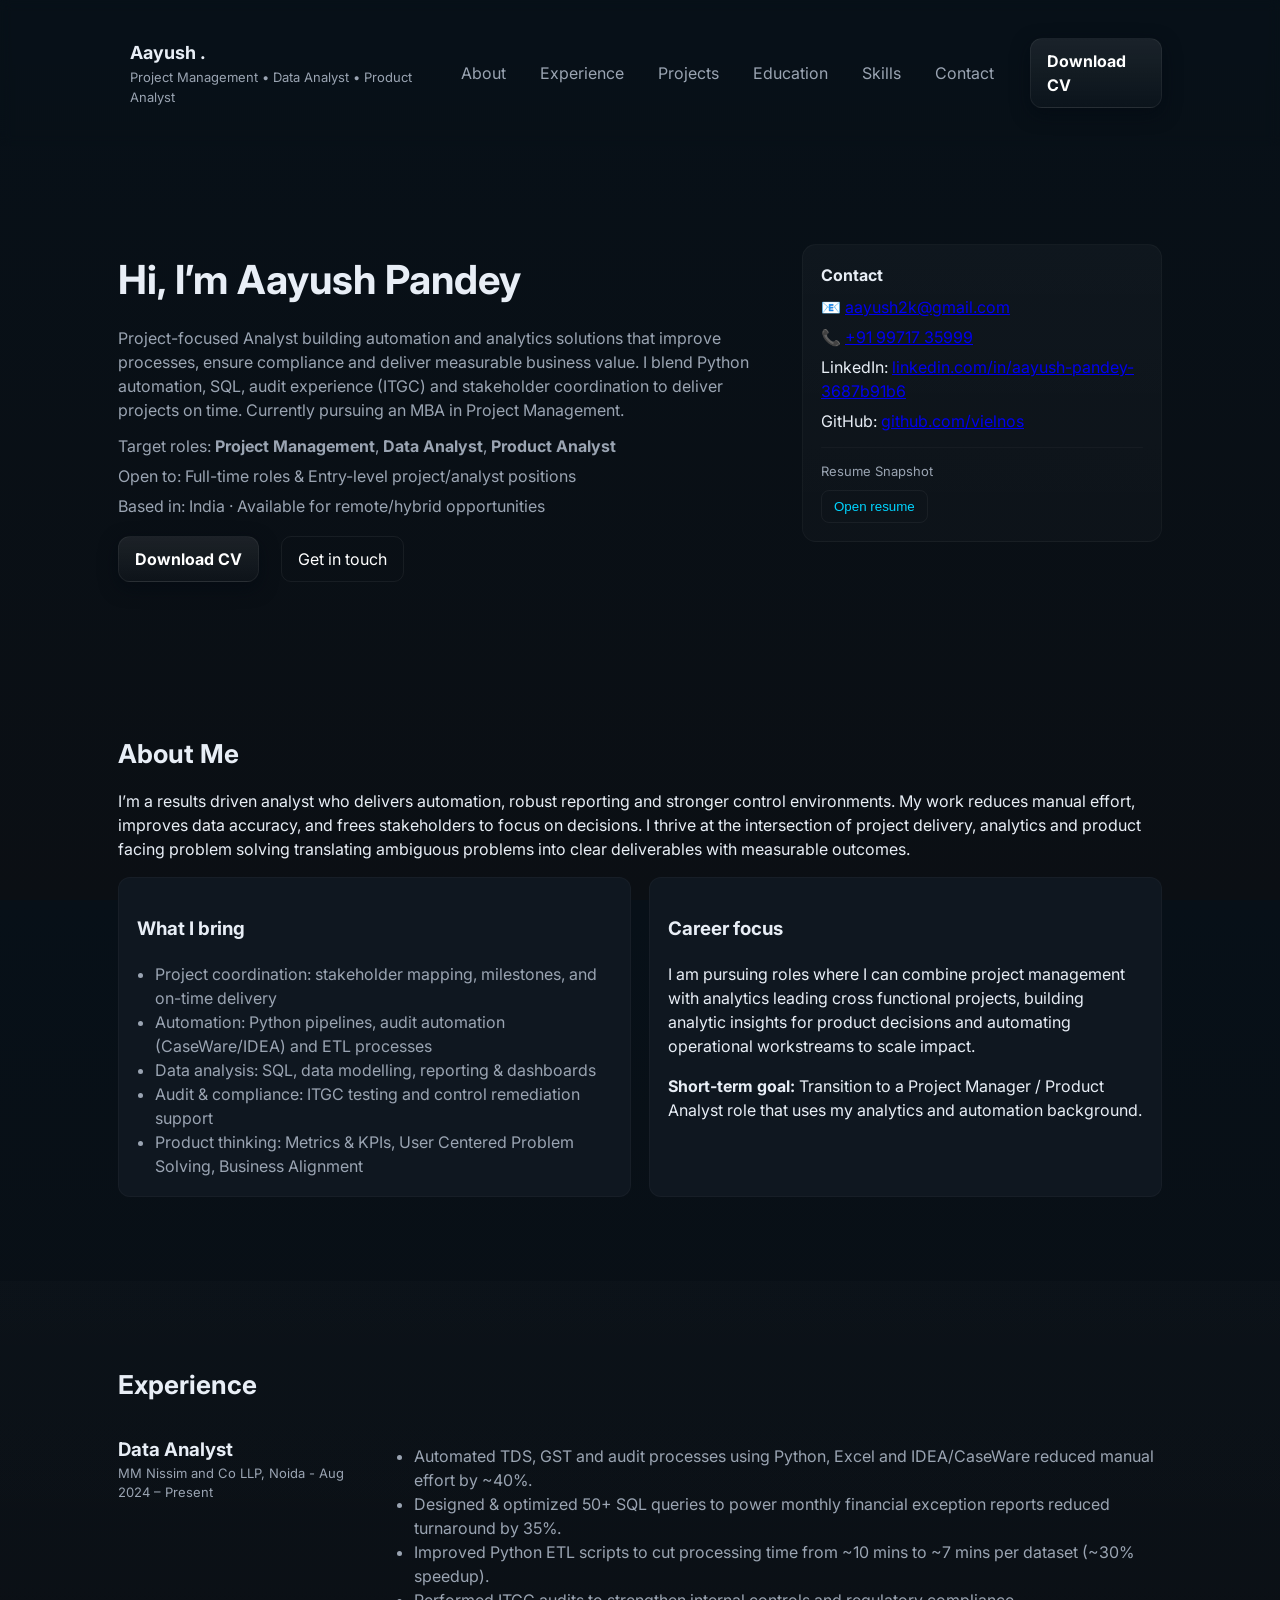
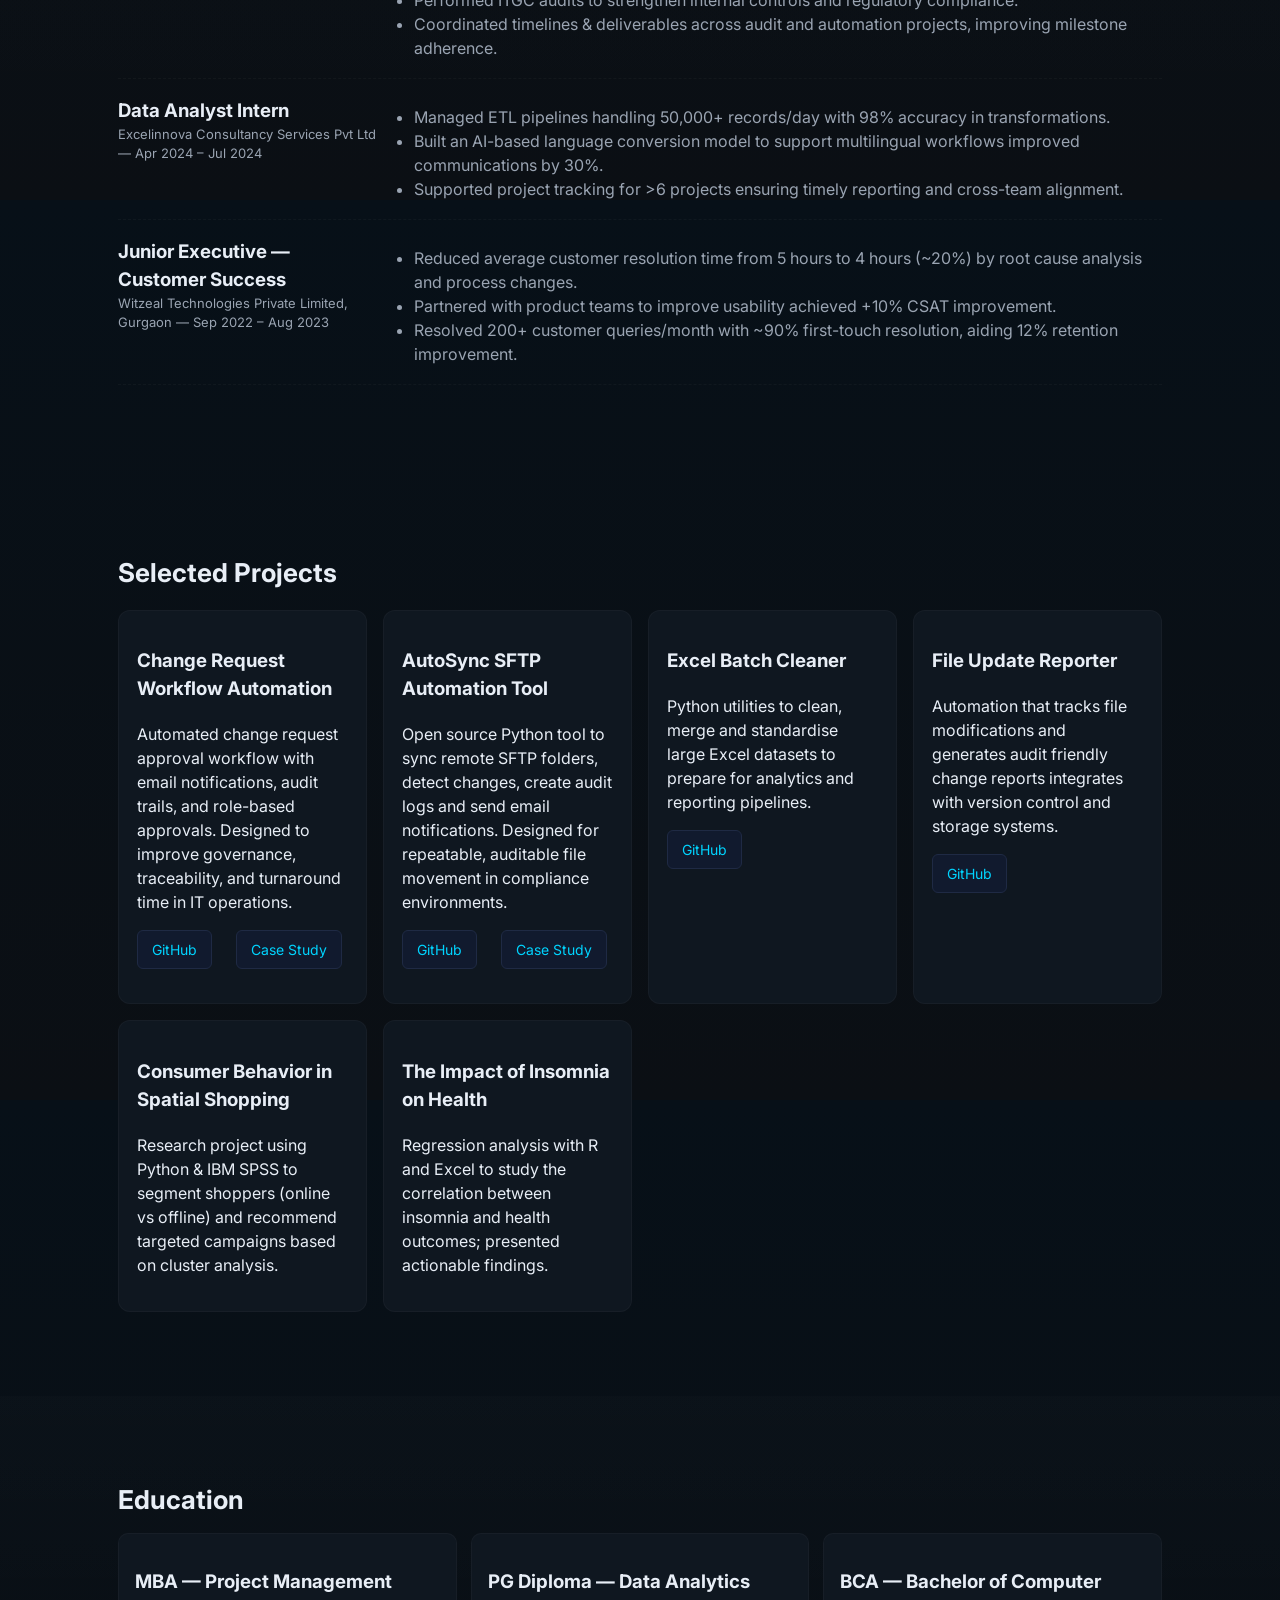
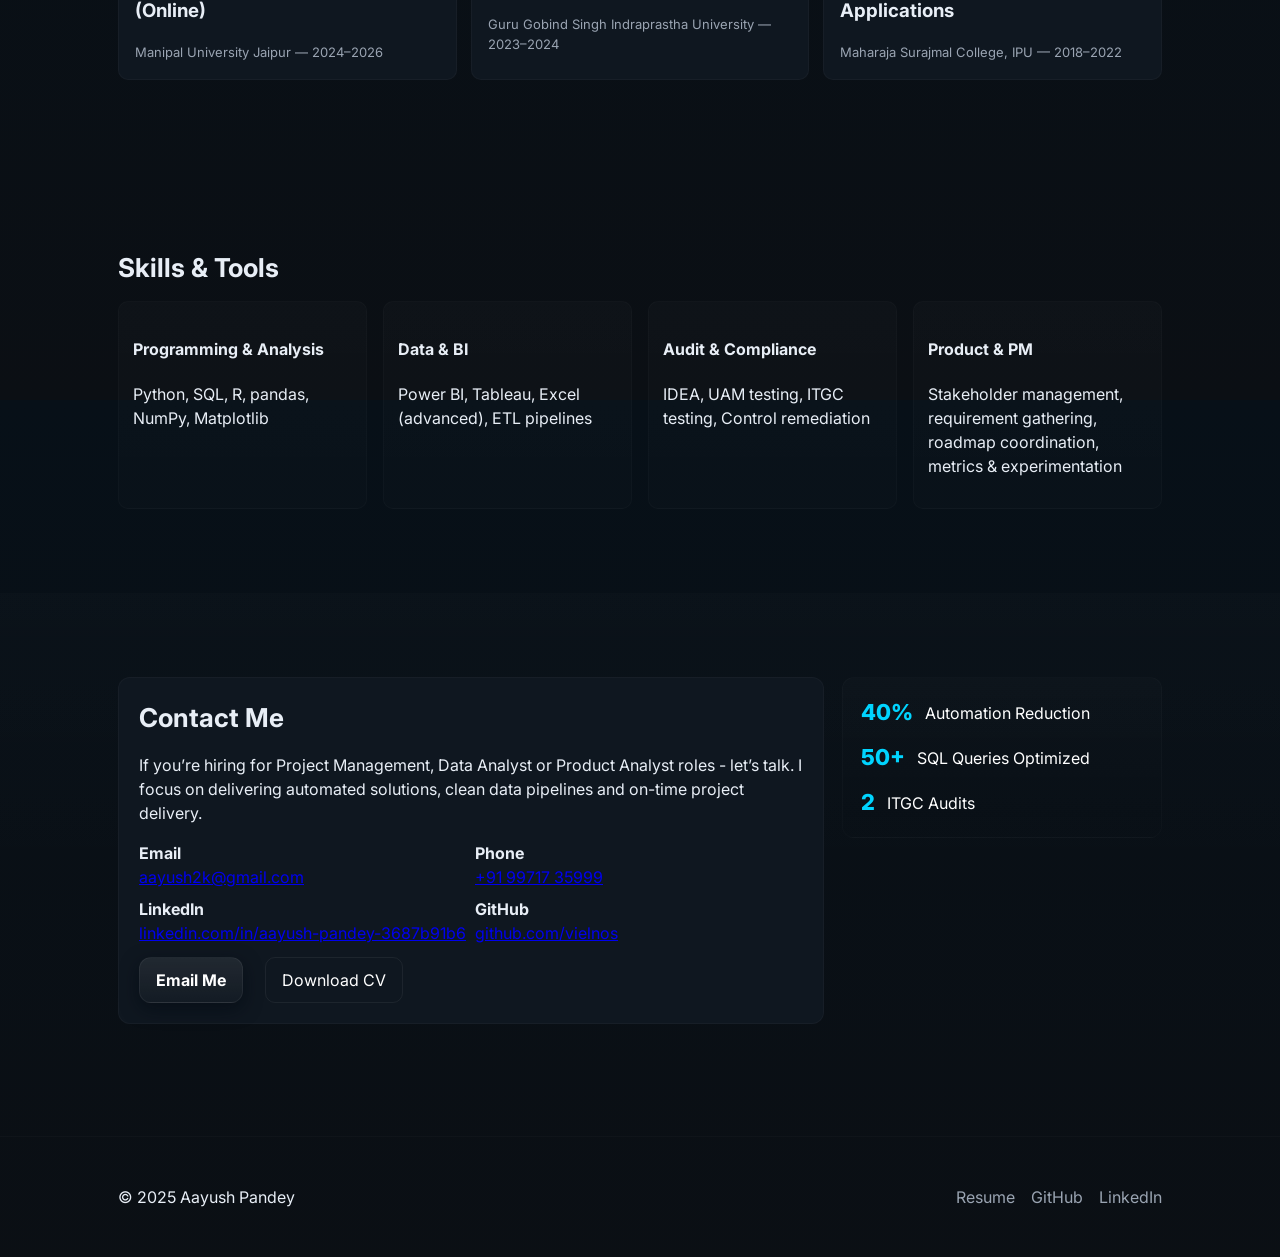
==== commit fec09025: "Add case study pages and update project links" ====
--- a/index.html
+++ b/index.html
@@ -174,27 +174,50 @@
   </section>
 
   <!-- PROJECTS -->
-  <section id="projects" class="section">
-    <div class="container">
-      <h2>Selected Projects</h2>
-
-      <div class="proj-grid">
-        <div class="proj-card" data-animate="zoom-in">
-          <h3>AutoSync SFTP Automation Tool</h3>
-          <p>Open source Python tool to sync remote SFTP folders, detect changes, create audit logs and send email notifications. Designed for repeatable, auditable file movement in compliance environments.</p>
-          <p class="proj-links"><a href="https://github.com/vielnos/AutoSync-SFTP" target="_blank" rel="noopener">GitHub</a></p>
-        </div>
+<section id="projects" class="section">
+  <div class="container">
+    <h2>Selected Projects</h2>
+
+    <div class="proj-grid">
+
+      <!-- Change Request Card -->
+      <div class="proj-card" data-animate="zoom-in">
+        <h3>Change Request Workflow Automation</h3>
+        <p>
+          Automated change request approval workflow with email notifications, audit trails, and role-based approvals.
+          Designed to improve governance, traceability, and turnaround time in IT operations.
+        </p>
+        <p class="proj-links">
+          <a href="https://github.com/vielnos/Change_Request_Automation_N8N" target="_blank" rel="noopener" class="btn secondary">GitHub</a>
+          <br>
+          <a href="change request case study/index.html" class="btn secondary" target="_blank" rel="noopener">Case Study</a>
+        </p>
+      </div>
+
+      <!-- AutoSync Card -->
+      <div class="proj-card" data-animate="zoom-in">
+        <h3>AutoSync SFTP Automation Tool</h3>
+        <p>
+          Open source Python tool to sync remote SFTP folders, detect changes, create audit logs and send email notifications.
+          Designed for repeatable, auditable file movement in compliance environments.
+        </p>
+        <p class="proj-links">
+          <a href="https://github.com/vielnos/AutoSync-SFTP" target="_blank" rel="noopener" class="btn secondary">GitHub</a>
+          <br>
+          <a href="Autosync case study/index.html" class="btn secondary" target="_blank" rel="noopener">Case Study</a>
+        </p>
+      </div>
 
         <div class="proj-card" data-animate="zoom-in" data-delay="60">
           <h3>Excel Batch Cleaner</h3>
           <p>Python utilities to clean, merge and standardise large Excel datasets to prepare for analytics and reporting pipelines.</p>
-          <p class="proj-links"><a href="https://github.com/vielnos/Excel-Batch-Cleaner" target="_blank" rel="noopener">GitHub</a></p>
+          <p class="proj-links"><a href="https://github.com/vielnos/Excel-Batch-Cleaner" target="_blank" rel="noopener" class="btn secondary">GitHub</a></p>
         </div>
 
         <div class="proj-card" data-animate="zoom-in" data-delay="120">
           <h3>File Update Reporter</h3>
           <p>Automation that tracks file modifications and generates audit friendly change reports integrates with version control and storage systems.</p>
-          <p class="proj-links"><a href="https://github.com/vielnos/File-Update-Reporter" target="_blank" rel="noopener">GitHub</a></p>
+          <p class="proj-links"><a href="https://github.com/vielnos/File-Update-Reporter" target="_blank" rel="noopener" class="btn secondary">GitHub</a></p>
         </div>
 
         <div class="proj-card" data-animate="zoom-in" data-delay="180">
--- a/style.css
+++ b/style.css
@@ -90,6 +90,12 @@
 .proj-grid{display:grid;grid-template-columns:repeat(auto-fit,minmax(240px,1fr));gap:16px;margin-top:18px}
 .proj-card{background:var(--card);padding:18px;border-radius:12px;border:1px solid rgba(255,255,255,0.03)}
 .proj-links a{color:var(--accent);text-decoration:none}
+.proj-links {display: flex;gap: 12px;margin-top: 12px;}
+.btn {padding: 8px 14px;border-radius: 6px;background: #2563eb;color: #fff;text-decoration: none;font-size: 14px;transition: background 0.2s ease;}
+.btn:hover {background: #1e40af;}
+.btn.secondary {background: #111a2e;border: 1px solid #1f2a44;}
+.btn.secondary:hover {background: #1f2a44;}
+
 
 /* EDUCATION */
 .edu-grid{display:grid;grid-template-columns:repeat(auto-fit,minmax(260px,1fr));gap:14px}
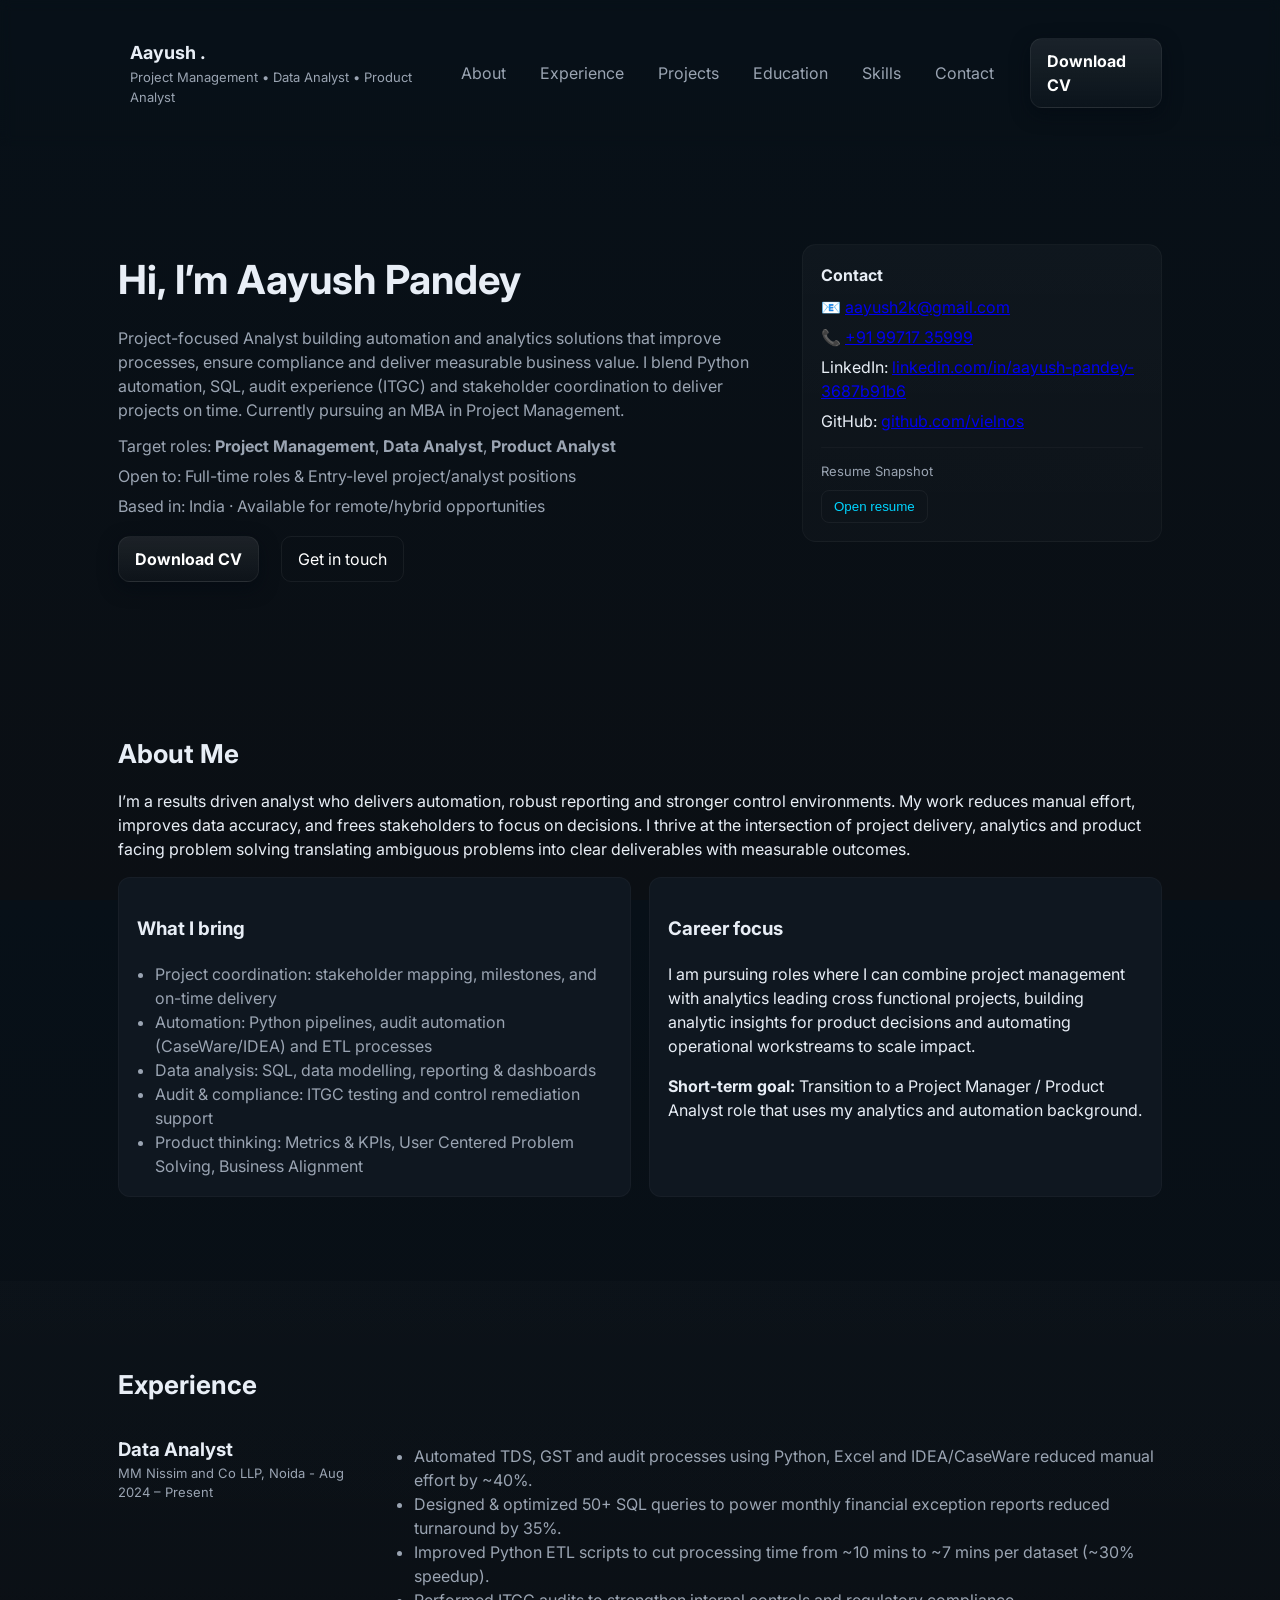
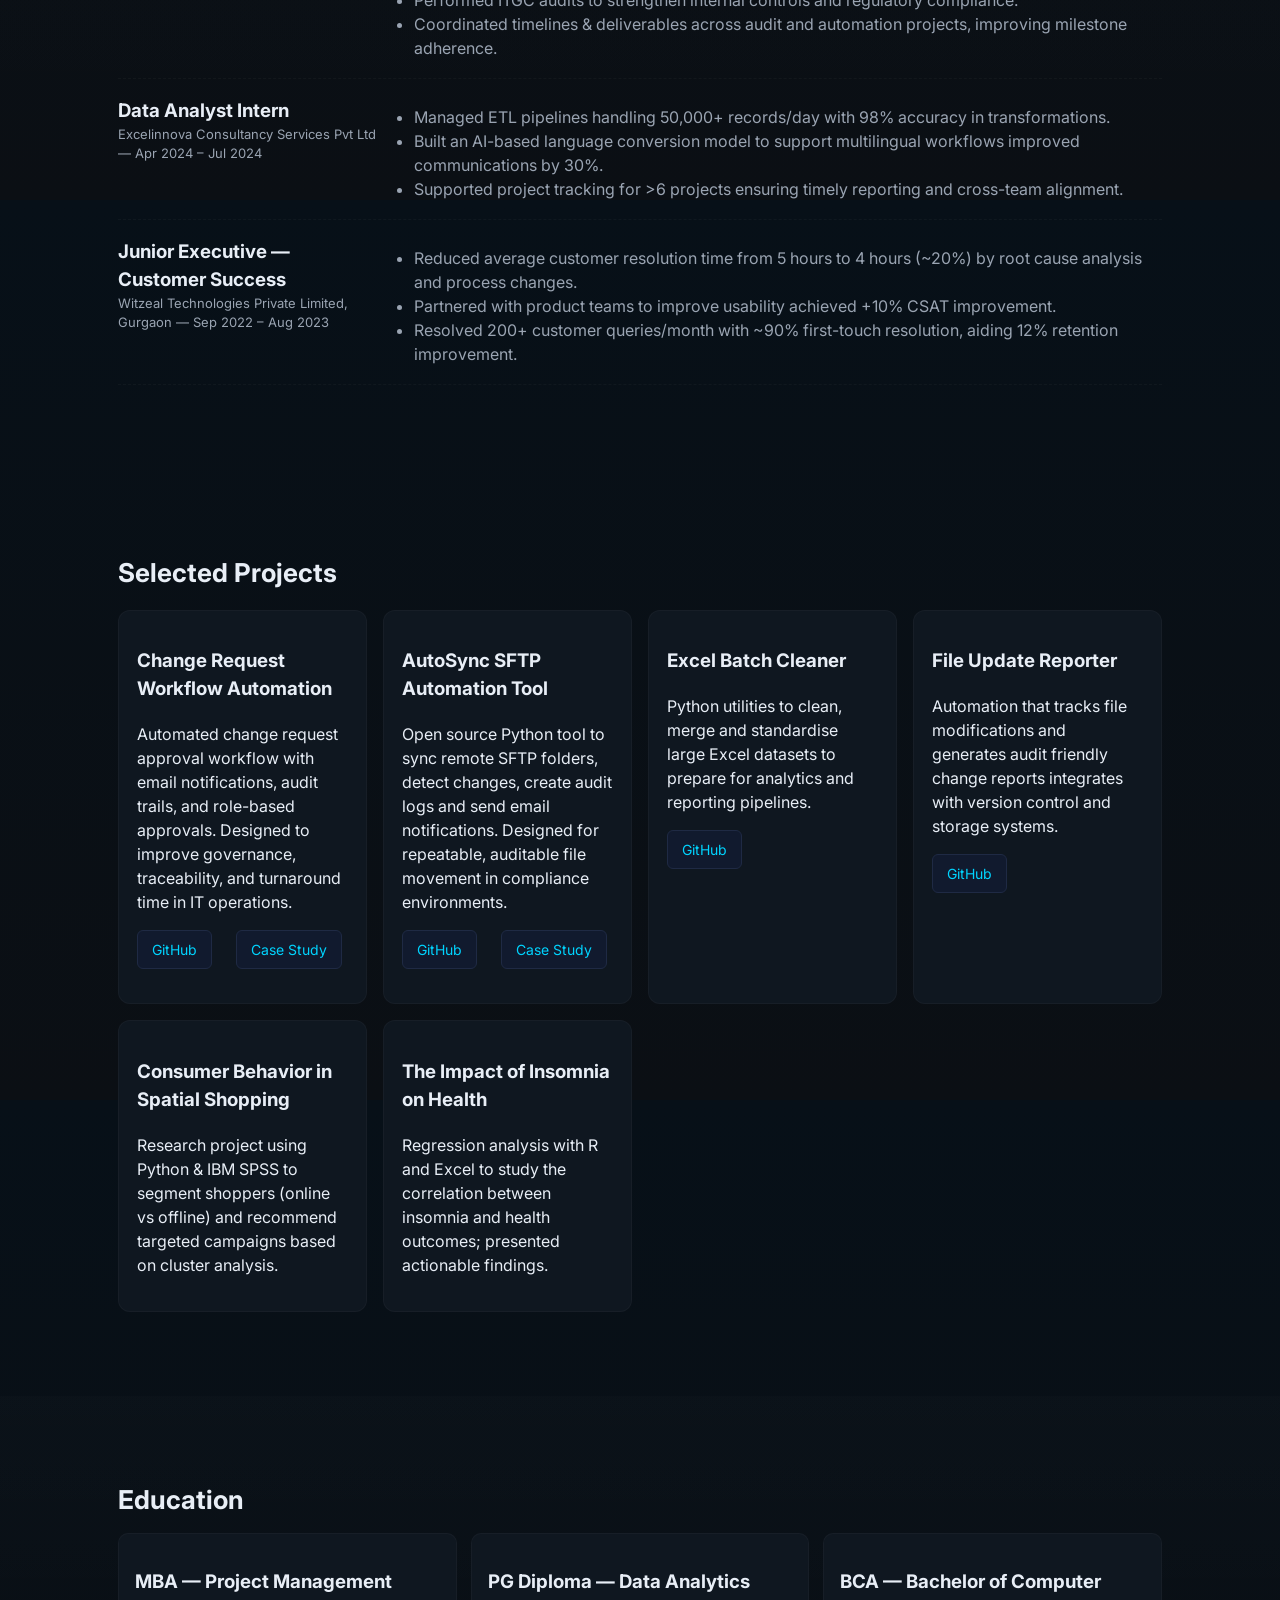
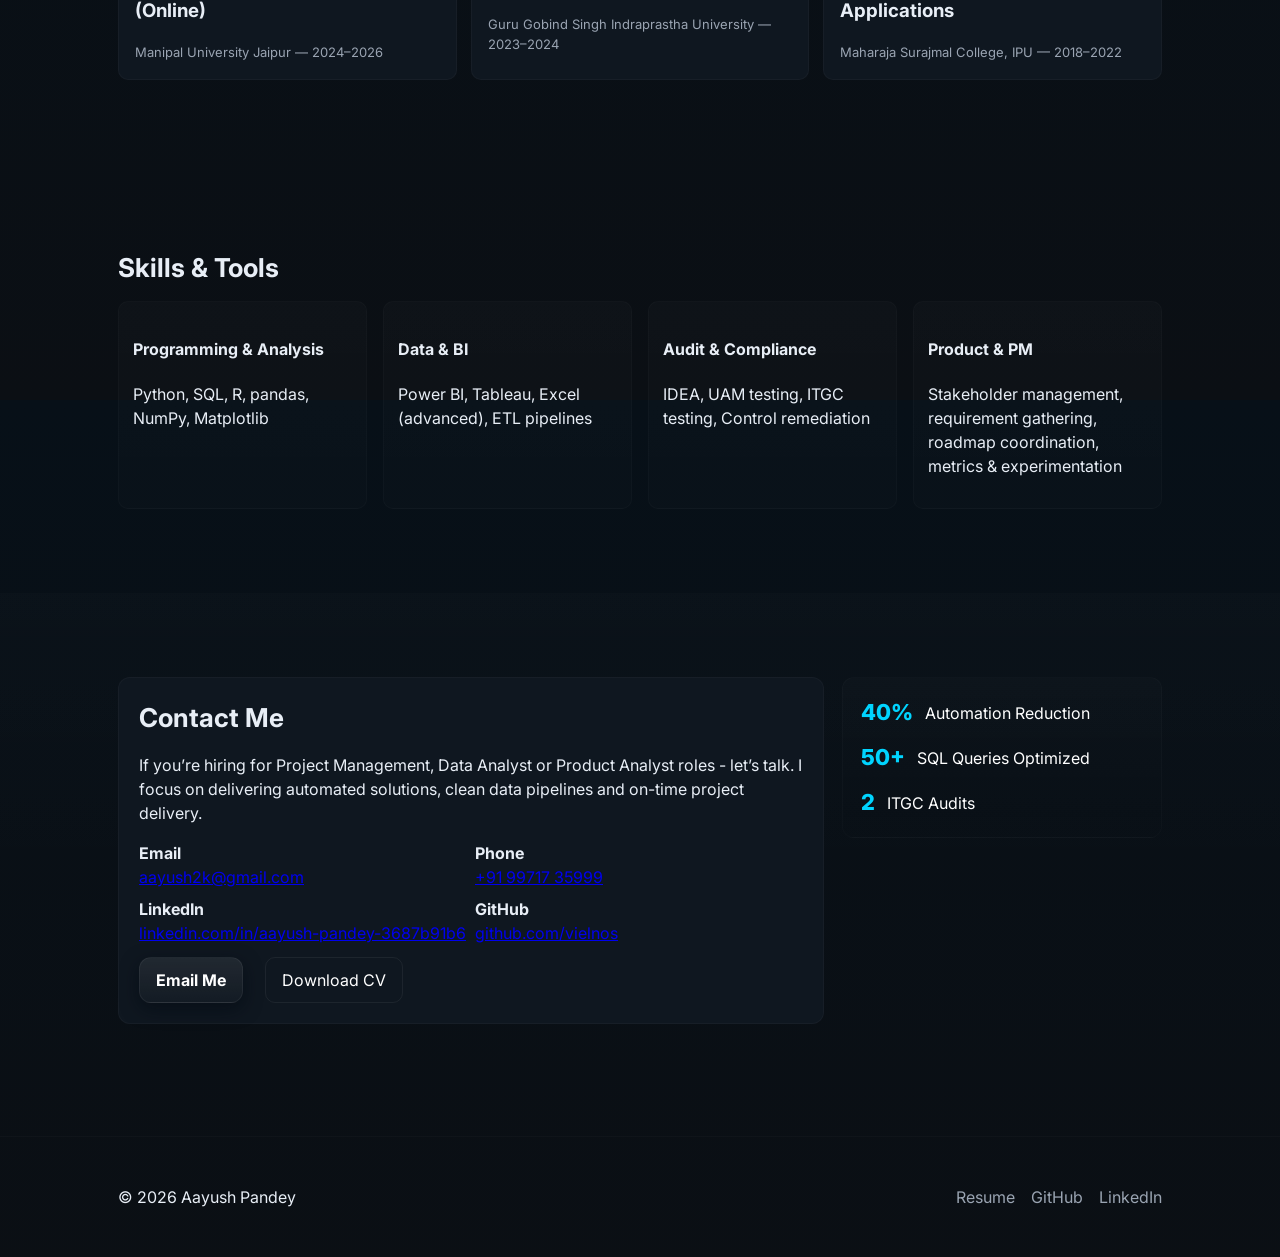
==== commit 3a919df9: "Updated resume and added case study pages" ====
--- a/index.html
+++ b/index.html
@@ -40,7 +40,7 @@
         <a href="#contact">Contact</a>
       </nav>
 
-      <a class="glass-btn nav-resume" href="resume.pdf" target="_blank" rel="noopener">Download CV</a>
+      <a class="glass-btn nav-resume" href="Aayush_resume.pdf" target="_blank" rel="noopener">Download CV</a>
     </div>
   </header>
 
@@ -61,7 +61,7 @@
         </ul>
 
         <div class="hero-ctas">
-          <a class="glass-btn" href="resume.pdf" target="_blank" rel="noopener">Download CV</a>
+          <a class="glass-btn" href="Aayush_resume.pdf" target="_blank" rel="noopener">Download CV</a>
           <a class="cta-outline" href="#contact">Get in touch</a>
         </div>
       </div>
@@ -81,7 +81,7 @@
           <div class="card-resume">
             <div class="mini">Resume Snapshot</div>
             <!-- inline resume viewer: opens resume in new tab on click -->
-            <button class="mini-btn" onclick="window.open('resume.pdf','_blank')">Open resume</button>
+            <button class="mini-btn" onclick="window.open('Aayush_resume.pdf','_blank')">Open resume</button>
           </div>
         </div>
       </aside>
@@ -301,7 +301,7 @@
 
         <div class="contact-cta">
           <a href="mailto:aayush2k@gmail.com?subject=Opportunity%20to%20connect" class="glass-btn">Email Me</a>
-          <a href="resume.pdf" class="cta-outline" target="_blank" rel="noopener">Download CV</a>
+          <a href="Aayush_resume.pdf" class="cta-outline" target="_blank" rel="noopener">Download CV</a>
         </div>
       </div>
 
@@ -329,9 +329,9 @@
   <!-- FOOTER -->
   <footer class="site-footer">
     <div class="container footer-inner">
-      <div>© 2025 Aayush Pandey</div>
+      <div>© 2026 Aayush Pandey</div>
       <div class="footer-links">
-        <a href="resume.pdf" target="_blank">Resume</a>
+        <a href="Aayush_resume.pdf" target="_blank">Resume</a>
         <a href="https://github.com/vielnos" target="_blank">GitHub</a>
         <a href="https://www.linkedin.com/in/aayush-pandey-3687b91b6/" target="_blank">LinkedIn</a>
       </div>
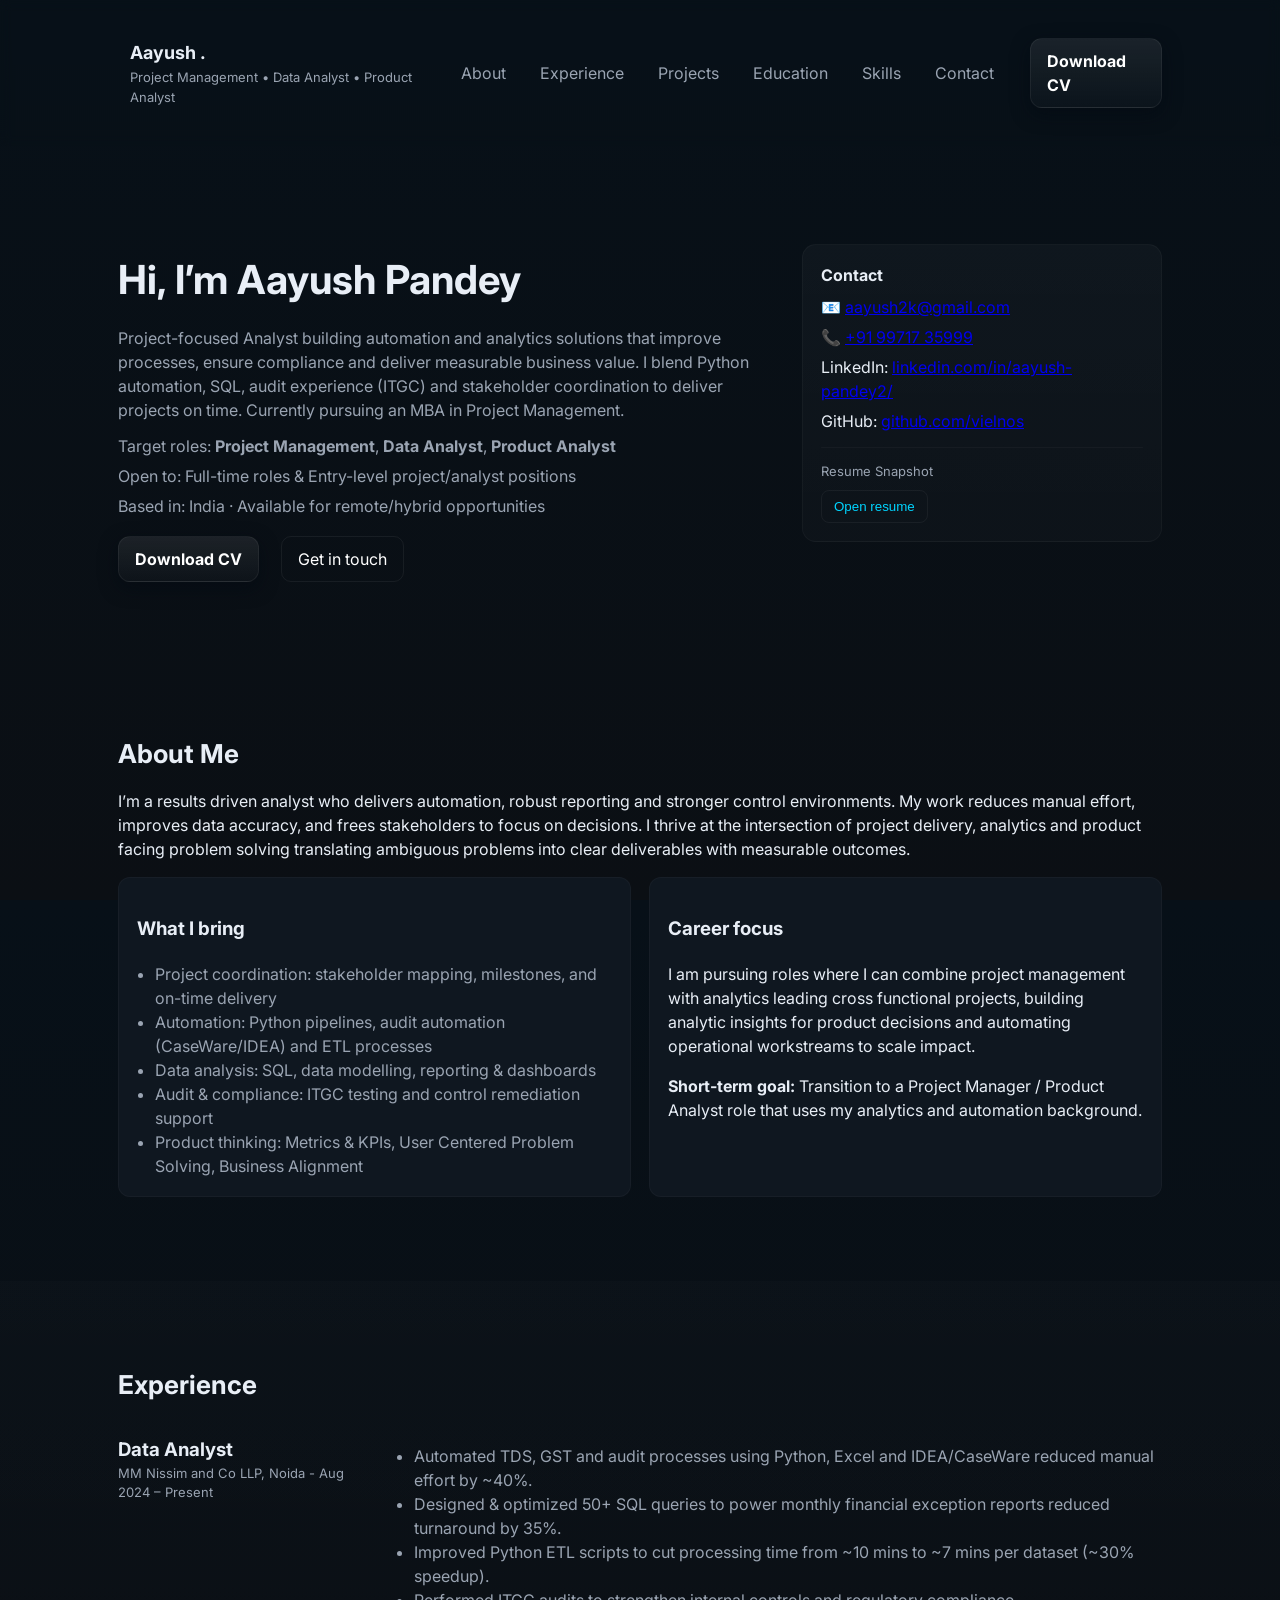
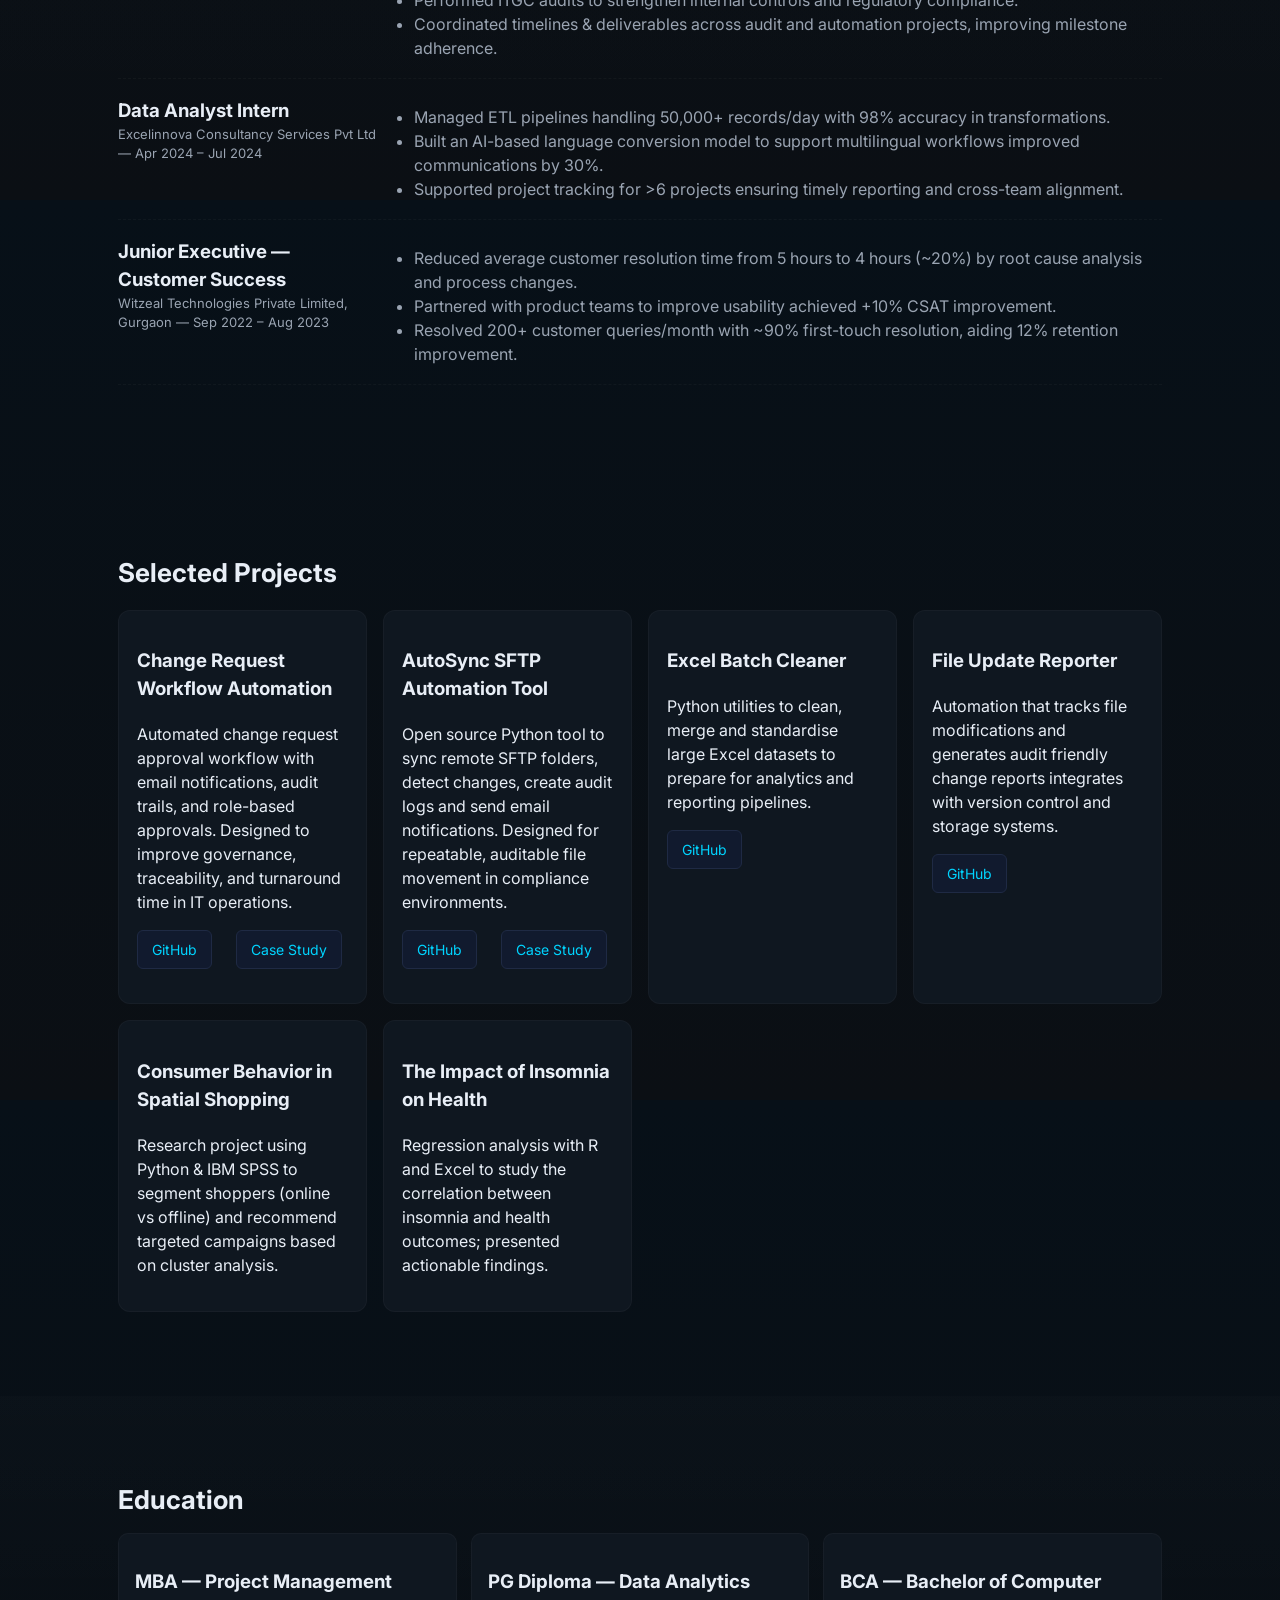
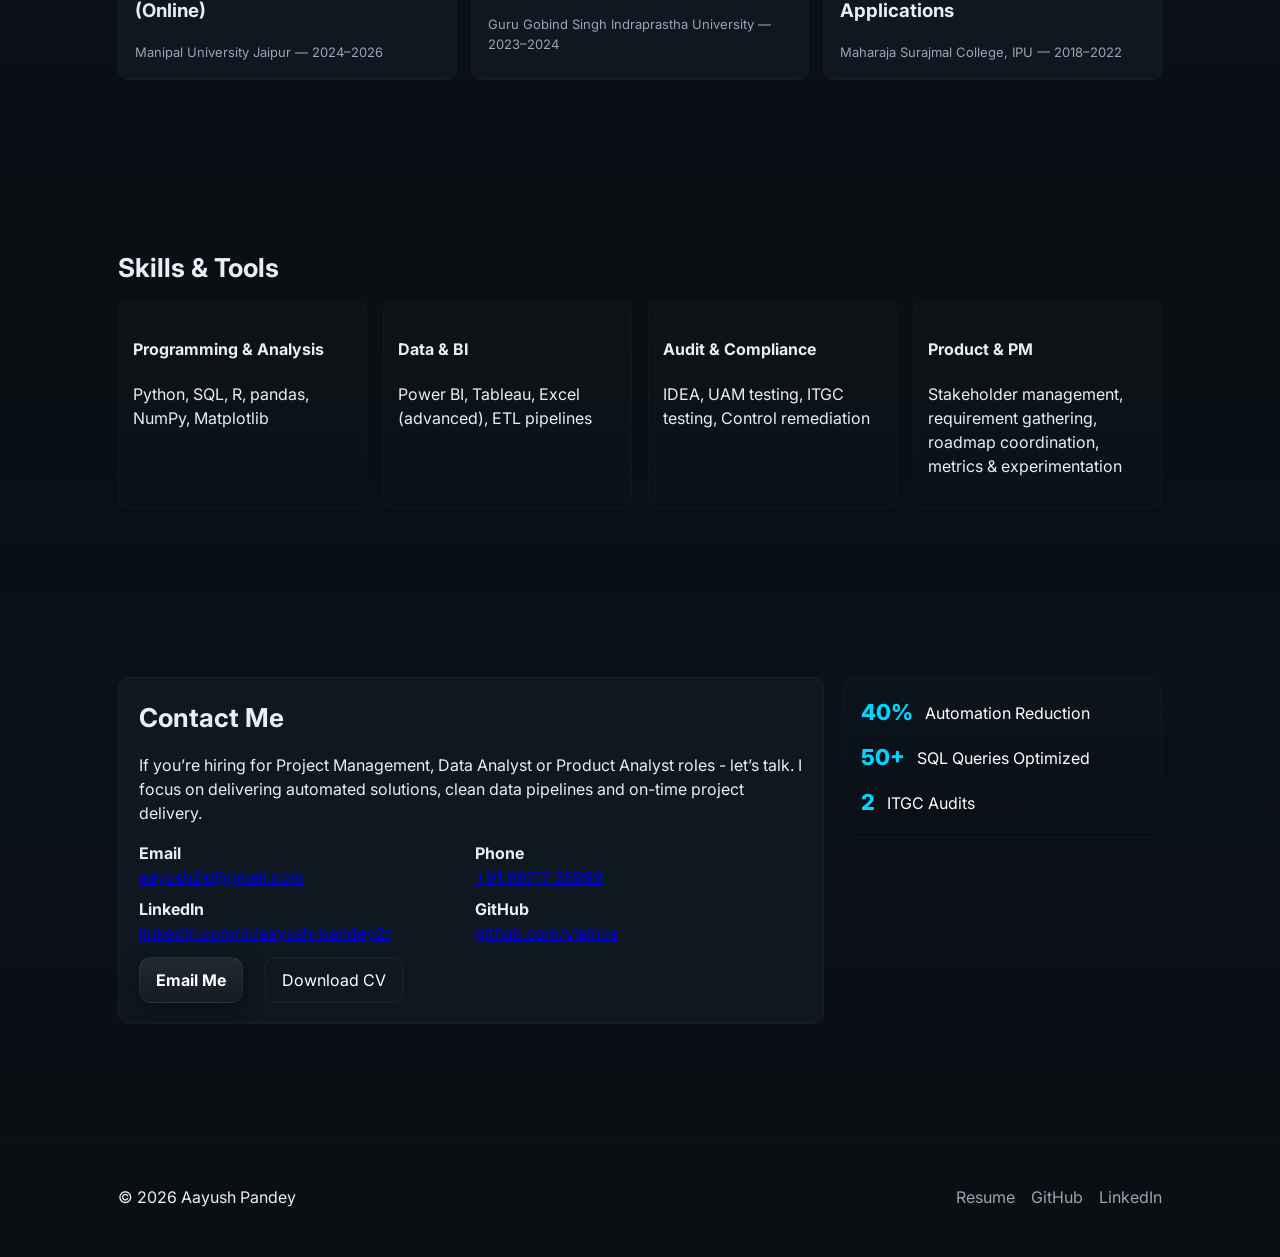
==== commit be246201: "Updated portfolio files and case study links" ====
--- a/index.html
+++ b/index.html
@@ -72,7 +72,7 @@
           <div class="card-body">
             <p class="big">📧 <a href="mailto:aayush2k@gmail.com">aayush2k@gmail.com</a></p>
             <p class="big">📞 <a href="tel:+919971735999">+91 99717 35999</a></p>
-            <p>LinkedIn: <a href="https://www.linkedin.com/in/aayush-pandey-3687b91b6/" target="_blank" rel="noopener">linkedin.com/in/aayush-pandey-3687b91b6</a></p>
+            <p>LinkedIn: <a href="https://www.linkedin.com/in/aayush-pandey2/" target="_blank" rel="noopener">linkedin.com/in/aayush-pandey2/</a></p>
             <p>GitHub: <a href="https://github.com/vielnos" target="_blank" rel="noopener">github.com/vielnos</a></p>
           </div>
 
@@ -295,7 +295,7 @@
         <div class="contact-list">
           <div><strong>Email</strong><br><a href="mailto:aayush2k@gmail.com">aayush2k@gmail.com</a></div>
           <div><strong>Phone</strong><br><a href="tel:+919971735999">+91 99717 35999</a></div>
-          <div><strong>LinkedIn</strong><br><a href="https://www.linkedin.com/in/aayush-pandey-3687b91b6/" target="_blank" rel="noopener">linkedin.com/in/aayush-pandey-3687b91b6</a></div>
+          <div><strong>LinkedIn</strong><br><a href="https://www.linkedin.com/in/aayush-pandey2/" target="_blank" rel="noopener">linkedin.com/in/aayush-pandey2/</a></div>
           <div><strong>GitHub</strong><br><a href="https://github.com/vielnos" target="_blank" rel="noopener">github.com/vielnos</a></div>
         </div>
 
@@ -333,7 +333,7 @@
       <div class="footer-links">
         <a href="Aayush_resume.pdf" target="_blank">Resume</a>
         <a href="https://github.com/vielnos" target="_blank">GitHub</a>
-        <a href="https://www.linkedin.com/in/aayush-pandey-3687b91b6/" target="_blank">LinkedIn</a>
+        <a href="https://www.linkedin.com/in/aayush-pandey2/" target="_blank">LinkedIn</a>
       </div>
     </div>
   </footer>
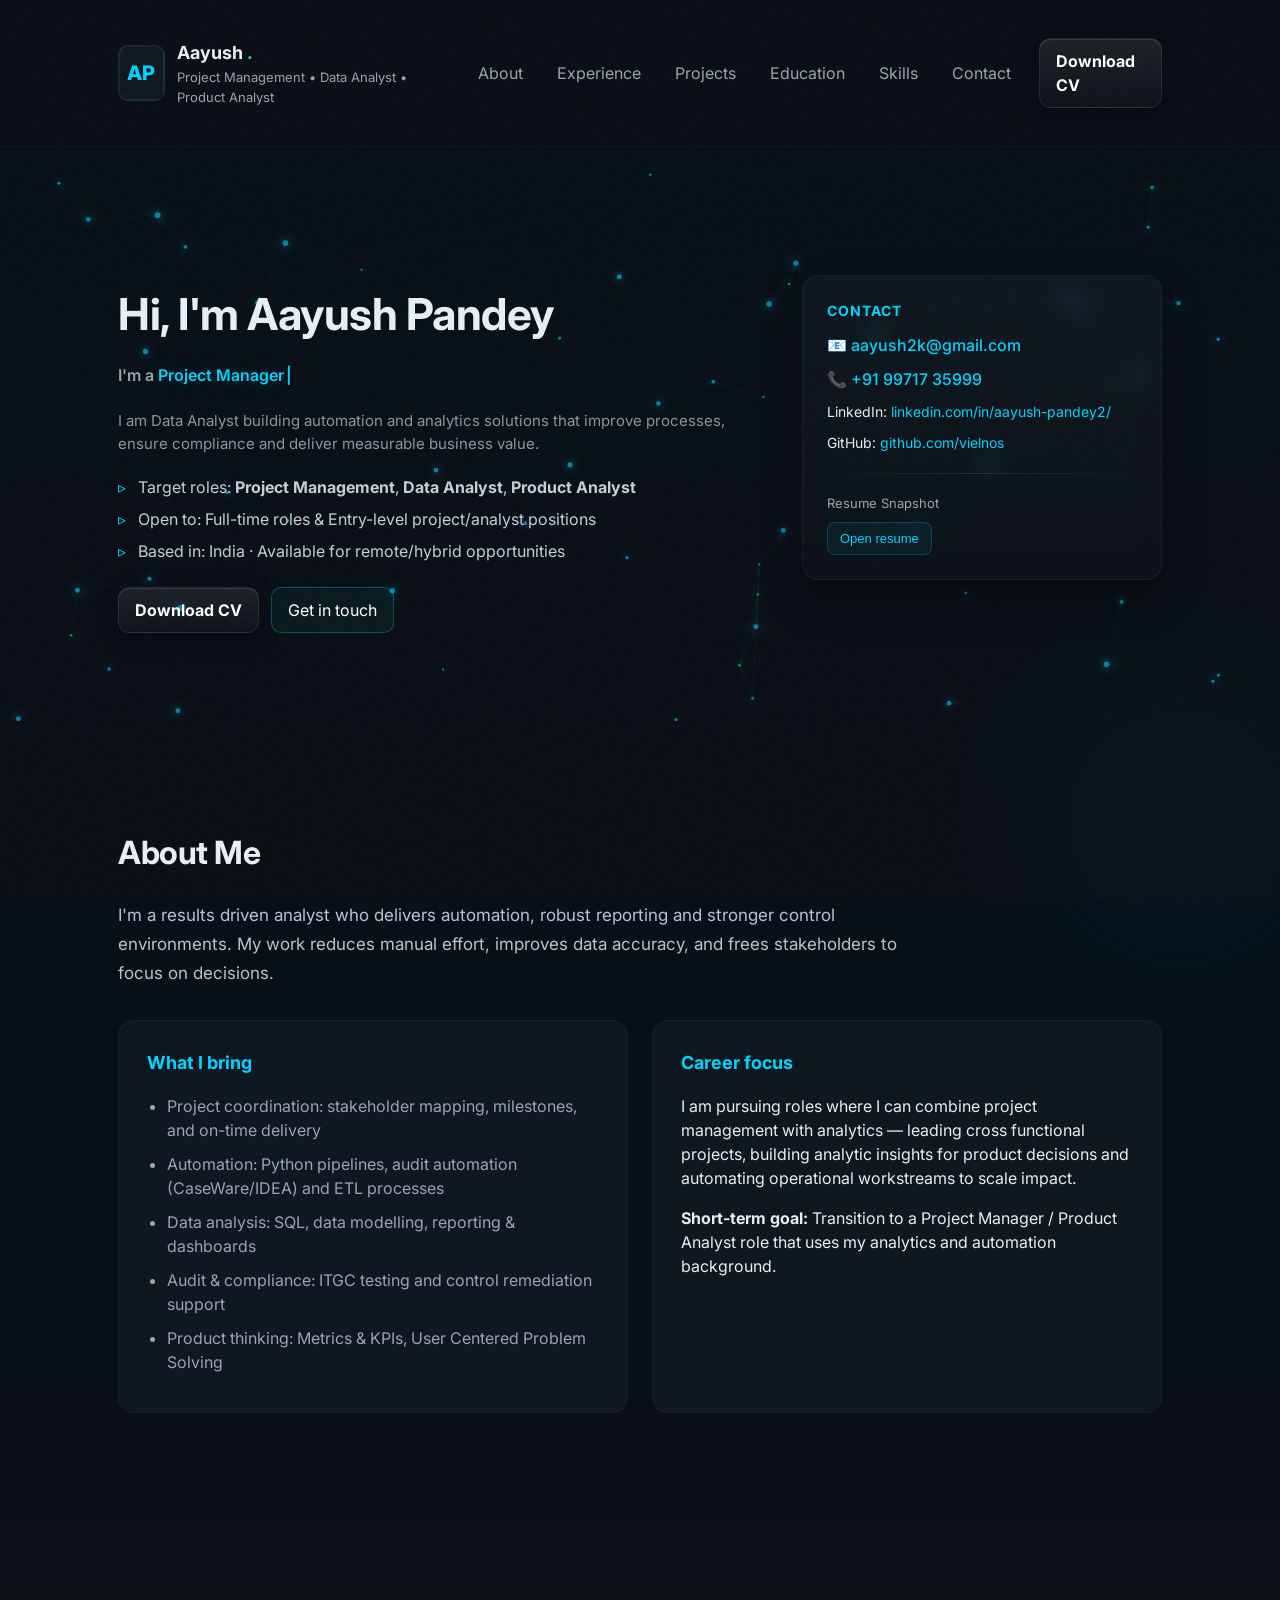
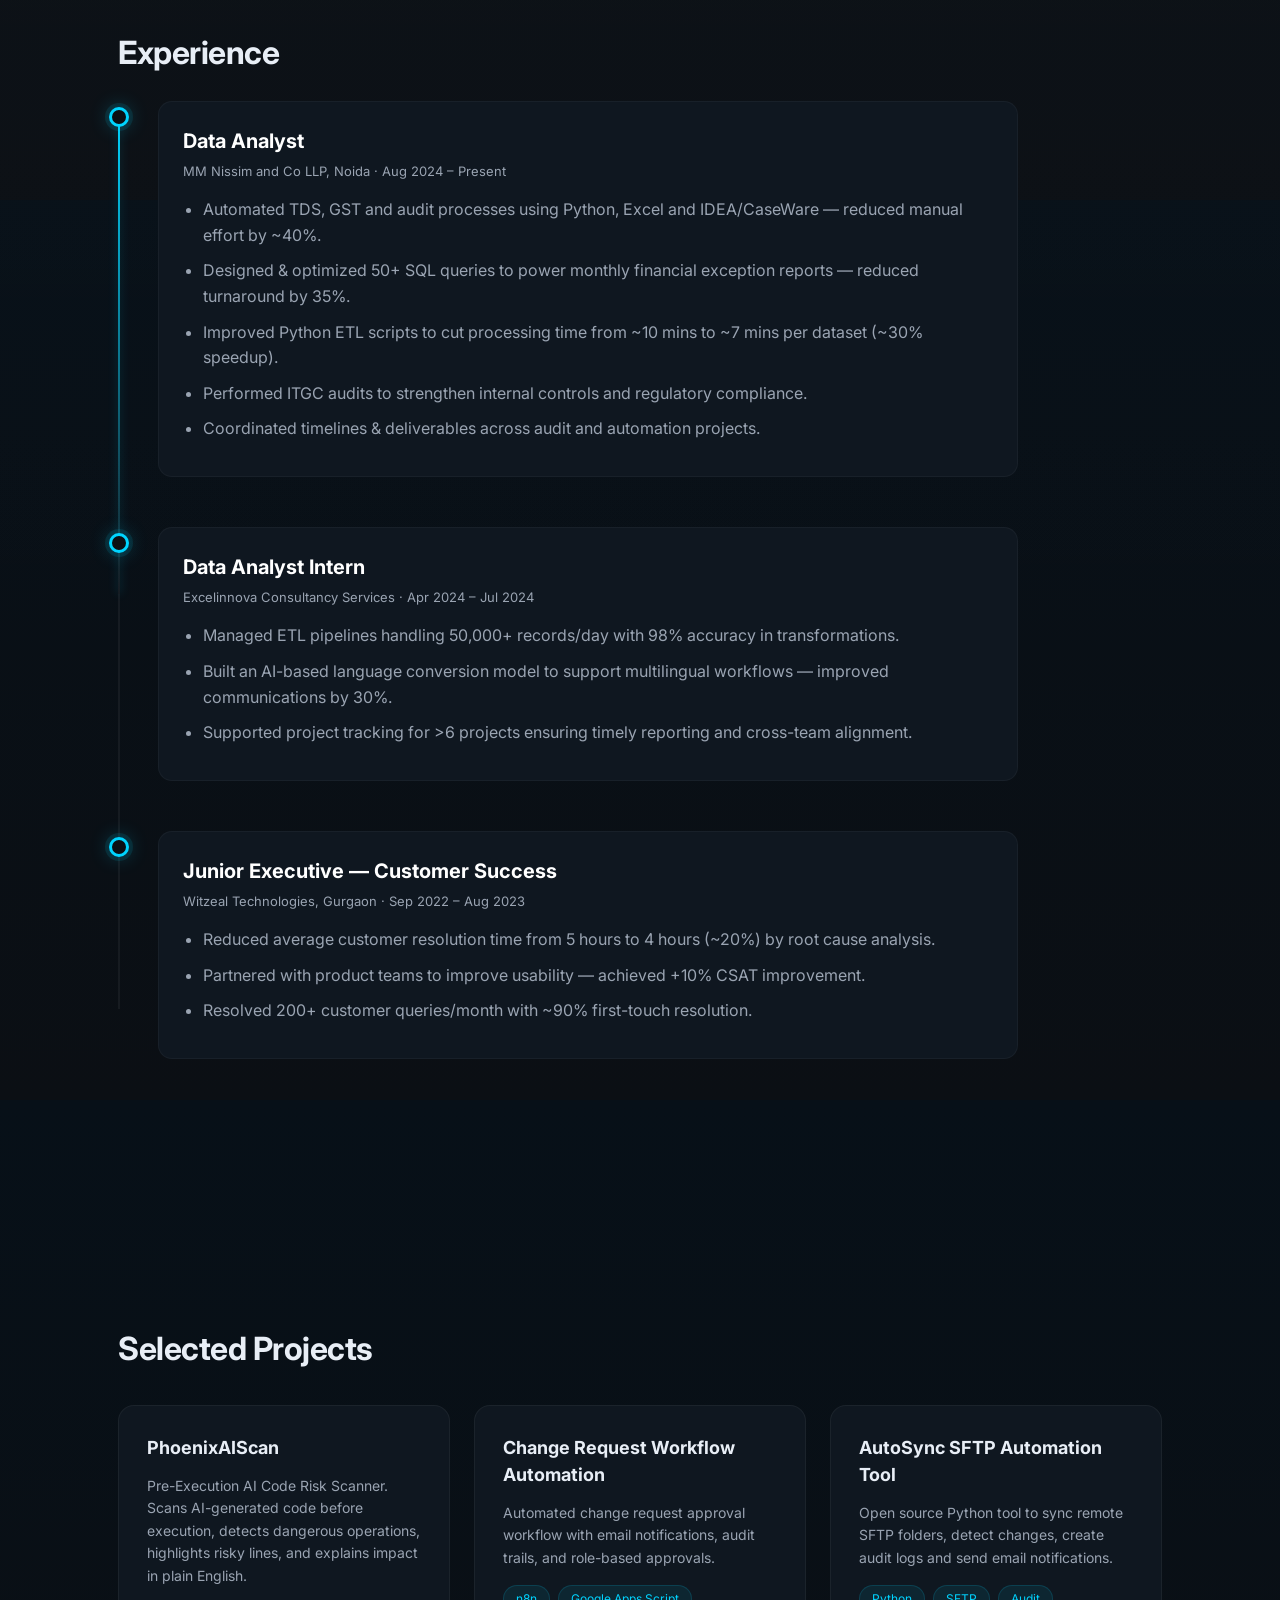
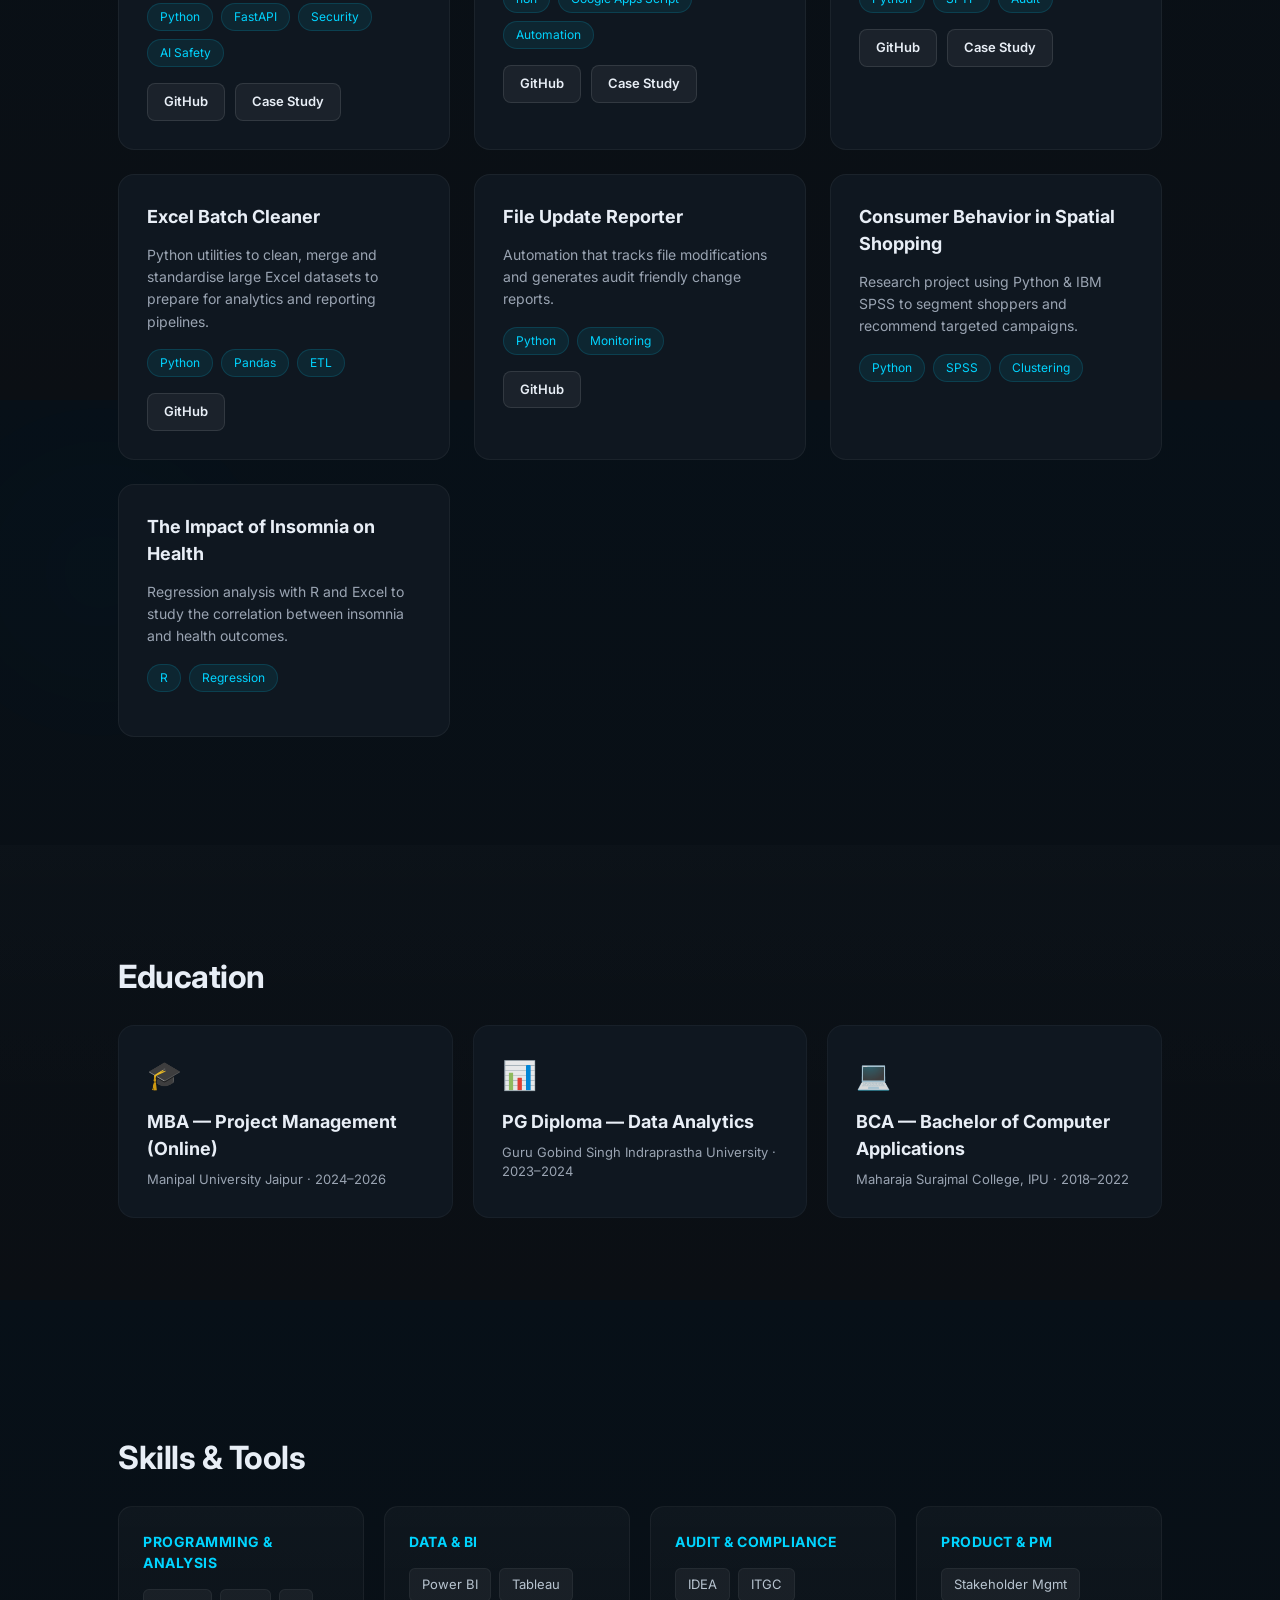
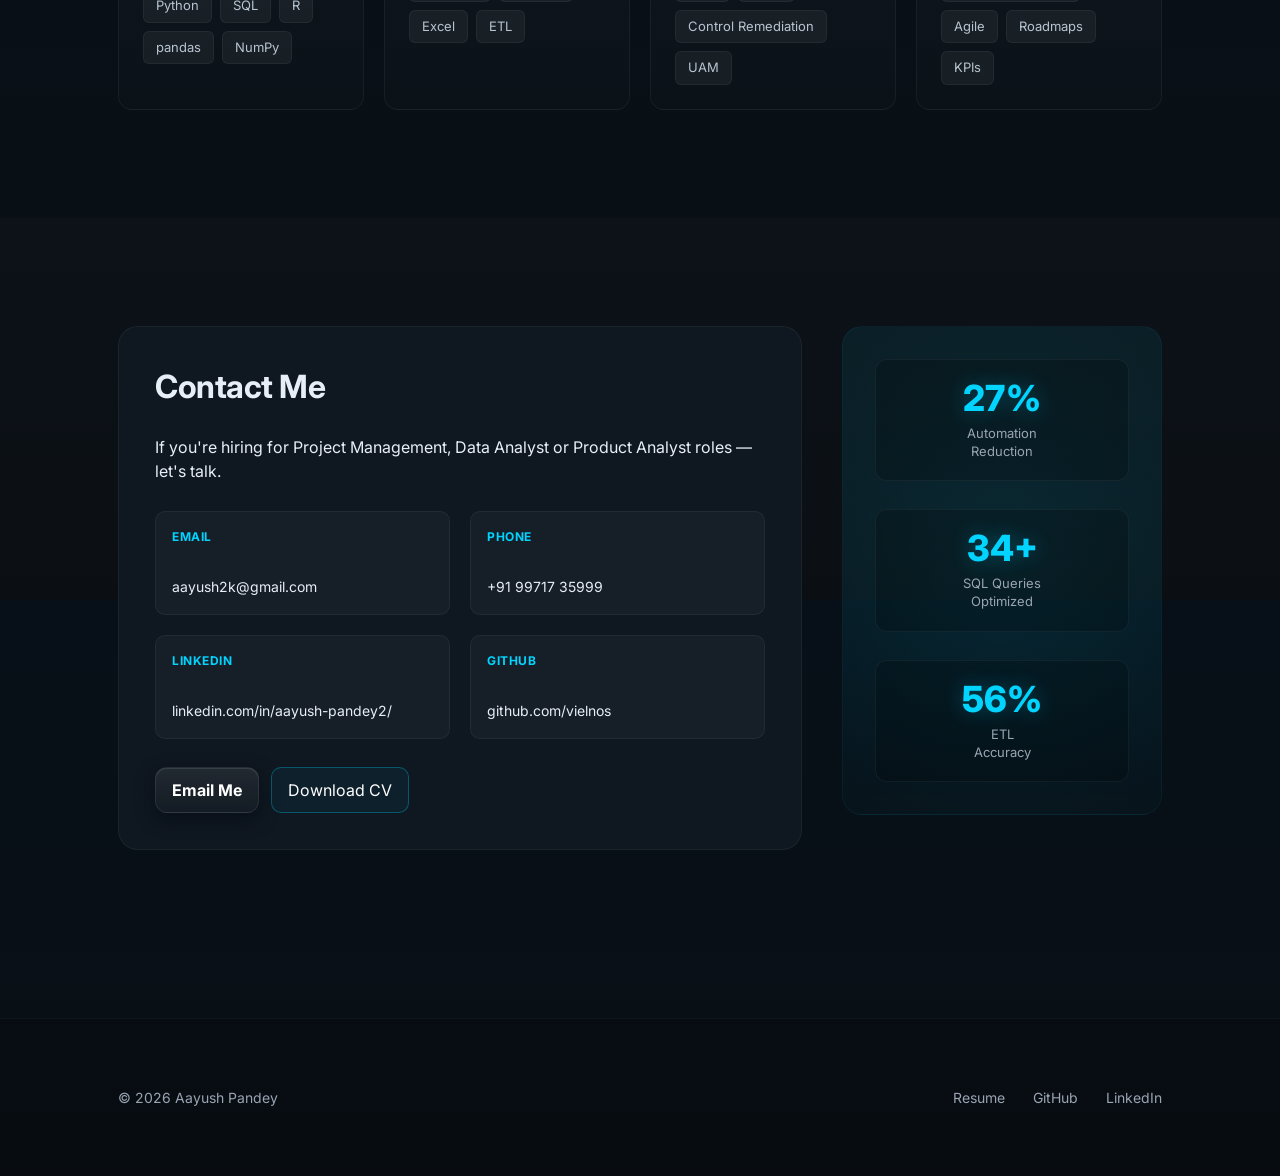
==== commit c020851b: "Update resume website content and fixes" ====
--- a/index.html
+++ b/index.html
@@ -4,26 +4,24 @@
   <meta charset="utf-8" />
   <meta name="viewport" content="width=device-width,initial-scale=1" />
   <title>Aayush Pandey — Portfolio</title>
-  <meta name="description" content="Aayush Pandey — Data Analyst, Automation Developer, ITGC Audit Analyst. Seeking roles in Project Management, Data Analysis and Product Analytics." />
-
-  <!-- Fonts -->
+  <meta name="description" content="Aayush Pandey — Data Analyst, Automation Developer, ITGC Audit Analyst." />
+
   <link href="https://fonts.googleapis.com/css2?family=Inter:wght@300;400;600;700;800&display=swap" rel="stylesheet">
-
-  <!-- Styles -->
   <link rel="stylesheet" href="style.css" />
-
-  <!-- Optional: small icon -->
   <link rel="icon" href="data:;base64,iVBORw0KGgo=">
 </head>
 <body>
+
+  <!-- Scroll Progress -->
+  <div class="scroll-progress"></div>
 
   <!-- NAV -->
   <header class="site-header">
     <div class="container nav-inner">
       <div class="brand">
         <div class="avatar-wrap">
-          <!-- optionally add profile.jpg in same folder -->
-          <img src="profile.jpg" alt="Aayush Pandey" onerror="this.style.display='none'">
+          <img src="profile.jpg" alt="Aayush Pandey" onerror="this.style.display='none'; this.parentElement.classList.add('fallback')">
+          <div class="avatar-fallback">AP</div>
         </div>
         <div>
           <div class="brand-name">Aayush <span class="dot">.</span></div>
@@ -46,12 +44,15 @@
 
   <!-- HERO -->
   <section id="hero" class="hero-section">
+    <canvas id="networkCanvas"></canvas>
     <div class="container hero-grid">
       <div class="hero-left" data-animate="slide-up">
-        <h1>Hi, I’m <span class="accent">Aayush Pandey</span></h1>
-        <p class="lead">
-          Project-focused Analyst building automation and analytics solutions that improve processes, ensure compliance and deliver measurable business value.
-          I blend Python automation, SQL, audit experience (ITGC) and stakeholder coordination to deliver projects on time. Currently pursuing an MBA in Project Management.
+        <h1>Hi, I'm <span class="accent">Aayush Pandey</span></h1>
+        <p class="lead typewriter-container">
+          I'm a <span id="typing-text" class="accent"></span><span class="cursor">|</span>
+        </p>
+        <p class="lead-sub">
+          I am Data Analyst building automation and analytics solutions that improve processes, ensure compliance and deliver measurable business value.
         </p>
 
         <ul class="hero-highlights">
@@ -80,7 +81,6 @@
 
           <div class="card-resume">
             <div class="mini">Resume Snapshot</div>
-            <!-- inline resume viewer: opens resume in new tab on click -->
             <button class="mini-btn" onclick="window.open('Aayush_resume.pdf','_blank')">Open resume</button>
           </div>
         </div>
@@ -90,28 +90,29 @@
 
   <!-- ABOUT -->
   <section id="about" class="section">
+    <div class="orb orb-1"></div>
     <div class="container">
       <h2>About Me</h2>
       <p class="about-intro">
-        I’m a results driven analyst who delivers automation, robust reporting and stronger control environments. My work reduces manual effort, improves data accuracy, and frees stakeholders to focus on decisions. I thrive at the intersection of project delivery, analytics and product facing problem solving translating ambiguous problems into clear deliverables with measurable outcomes.
+        I'm a results driven analyst who delivers automation, robust reporting and stronger control environments. My work reduces manual effort, improves data accuracy, and frees stakeholders to focus on decisions.
       </p>
 
       <div class="about-grid">
-        <div class="about-box" data-animate="slide-up">
+        <div class="about-box spotlight-card" data-animate="slide-up">
           <h3>What I bring</h3>
           <ul>
             <li>Project coordination: stakeholder mapping, milestones, and on-time delivery</li>
             <li>Automation: Python pipelines, audit automation (CaseWare/IDEA) and ETL processes</li>
             <li>Data analysis: SQL, data modelling, reporting & dashboards</li>
             <li>Audit & compliance: ITGC testing and control remediation support</li>
-            <li>Product thinking: Metrics & KPIs, User Centered Problem Solving, Business Alignment</li>
+            <li>Product thinking: Metrics & KPIs, User Centered Problem Solving</li>
           </ul>
         </div>
 
-        <div class="about-box" data-animate="slide-up" data-delay="80">
+        <div class="about-box spotlight-card" data-animate="slide-up" data-delay="80">
           <h3>Career focus</h3>
           <p>
-            I am pursuing roles where I can combine project management with analytics leading cross functional projects, building analytic insights for product decisions and automating operational workstreams to scale impact.
+            I am pursuing roles where I can combine project management with analytics — leading cross functional projects, building analytic insights for product decisions and automating operational workstreams to scale impact.
           </p>
           <p><strong>Short-term goal:</strong> Transition to a Project Manager / Product Analyst role that uses my analytics and automation background.</p>
         </div>
@@ -119,115 +120,175 @@
     </div>
   </section>
 
-  <!-- EXPERIENCE -->
+  <!-- EXPERIENCE (Timeline Layout) -->
   <section id="experience" class="section alt">
     <div class="container">
       <h2>Experience</h2>
-
-      <!-- MM Nissim -->
-      <article class="exp-item" data-animate="fade-in">
-        <div class="exp-left">
-          <h3>Data Analyst</h3>
-          <div class="muted">MM Nissim and Co LLP, Noida - Aug 2024 – Present</div>
-        </div>
-        <div class="exp-right">
-          <ul>
-            <li>Automated TDS, GST and audit processes using Python, Excel and IDEA/CaseWare reduced manual effort by ~40%.</li>
-            <li>Designed & optimized 50+ SQL queries to power monthly financial exception reports reduced turnaround by 35%.</li>
-            <li>Improved Python ETL scripts to cut processing time from ~10 mins to ~7 mins per dataset (~30% speedup).</li>
-            <li>Performed ITGC audits to strengthen internal controls and regulatory compliance.</li>
-            <li>Coordinated timelines & deliverables across audit and automation projects, improving milestone adherence.</li>
-          </ul>
-        </div>
-      </article>
-
-      <!-- Excelinnova -->
-      <article class="exp-item" data-animate="fade-in" data-delay="60">
-        <div class="exp-left">
-          <h3>Data Analyst Intern</h3>
-          <div class="muted">Excelinnova Consultancy Services Pvt Ltd — Apr 2024 – Jul 2024</div>
-        </div>
-        <div class="exp-right">
-          <ul>
-            <li>Managed ETL pipelines handling 50,000+ records/day with 98% accuracy in transformations.</li>
-            <li>Built an AI-based language conversion model to support multilingual workflows improved communications by 30%.</li>
-            <li>Supported project tracking for >6 projects ensuring timely reporting and cross-team alignment.</li>
-          </ul>
-        </div>
-      </article>
-
-      <!-- Witzeal -->
-      <article class="exp-item" data-animate="fade-in" data-delay="120">
-        <div class="exp-left">
-          <h3>Junior Executive — Customer Success</h3>
-          <div class="muted">Witzeal Technologies Private Limited, Gurgaon — Sep 2022 – Aug 2023</div>
-        </div>
-        <div class="exp-right">
-          <ul>
-            <li>Reduced average customer resolution time from 5 hours to 4 hours (~20%) by root cause analysis and process changes.</li>
-            <li>Partnered with product teams to improve usability achieved +10% CSAT improvement.</li>
-            <li>Resolved 200+ customer queries/month with ~90% first-touch resolution, aiding 12% retention improvement.</li>
-          </ul>
-        </div>
-      </article>
+      
+      <div class="timeline" id="experience-timeline">
+        <div class="timeline-line">
+          <div class="timeline-progress"></div>
+        </div>
+
+        <!-- Job 1 -->
+        <article class="exp-item timeline-item" data-animate="slide-up">
+          <div class="exp-marker"></div>
+          <div class="exp-content">
+            <div class="exp-header">
+              <h3>Data Analyst</h3>
+              <div class="muted">MM Nissim and Co LLP, Noida · Aug 2024 – Present</div>
+            </div>
+            <ul>
+              <li>Automated TDS, GST and audit processes using Python, Excel and IDEA/CaseWare — reduced manual effort by ~40%.</li>
+              <li>Designed & optimized 50+ SQL queries to power monthly financial exception reports — reduced turnaround by 35%.</li>
+              <li>Improved Python ETL scripts to cut processing time from ~10 mins to ~7 mins per dataset (~30% speedup).</li>
+              <li>Performed ITGC audits to strengthen internal controls and regulatory compliance.</li>
+              <li>Coordinated timelines & deliverables across audit and automation projects.</li>
+            </ul>
+          </div>
+        </article>
+
+        <!-- Job 2 -->
+        <article class="exp-item timeline-item" data-animate="slide-up" data-delay="60">
+          <div class="exp-marker"></div>
+          <div class="exp-content">
+            <div class="exp-header">
+              <h3>Data Analyst Intern</h3>
+              <div class="muted">Excelinnova Consultancy Services · Apr 2024 – Jul 2024</div>
+            </div>
+            <ul>
+              <li>Managed ETL pipelines handling 50,000+ records/day with 98% accuracy in transformations.</li>
+              <li>Built an AI-based language conversion model to support multilingual workflows — improved communications by 30%.</li>
+              <li>Supported project tracking for >6 projects ensuring timely reporting and cross-team alignment.</li>
+            </ul>
+          </div>
+        </article>
+
+        <!-- Job 3 -->
+        <article class="exp-item timeline-item" data-animate="slide-up" data-delay="120">
+          <div class="exp-marker"></div>
+          <div class="exp-content">
+            <div class="exp-header">
+              <h3>Junior Executive — Customer Success</h3>
+              <div class="muted">Witzeal Technologies, Gurgaon · Sep 2022 – Aug 2023</div>
+            </div>
+            <ul>
+              <li>Reduced average customer resolution time from 5 hours to 4 hours (~20%) by root cause analysis.</li>
+              <li>Partnered with product teams to improve usability — achieved +10% CSAT improvement.</li>
+              <li>Resolved 200+ customer queries/month with ~90% first-touch resolution.</li>
+            </ul>
+          </div>
+        </article>
+      </div>
     </div>
   </section>
 
   <!-- PROJECTS -->
-<section id="projects" class="section">
-  <div class="container">
-    <h2>Selected Projects</h2>
-
-    <div class="proj-grid">
-
-      <!-- Change Request Card -->
-      <div class="proj-card" data-animate="zoom-in">
-        <h3>Change Request Workflow Automation</h3>
-        <p>
-          Automated change request approval workflow with email notifications, audit trails, and role-based approvals.
-          Designed to improve governance, traceability, and turnaround time in IT operations.
-        </p>
-        <p class="proj-links">
-          <a href="https://github.com/vielnos/Change_Request_Automation_N8N" target="_blank" rel="noopener" class="btn secondary">GitHub</a>
-          <br>
-          <a href="change request case study/index.html" class="btn secondary" target="_blank" rel="noopener">Case Study</a>
-        </p>
-      </div>
-
-      <!-- AutoSync Card -->
-      <div class="proj-card" data-animate="zoom-in">
-        <h3>AutoSync SFTP Automation Tool</h3>
-        <p>
-          Open source Python tool to sync remote SFTP folders, detect changes, create audit logs and send email notifications.
-          Designed for repeatable, auditable file movement in compliance environments.
-        </p>
-        <p class="proj-links">
-          <a href="https://github.com/vielnos/AutoSync-SFTP" target="_blank" rel="noopener" class="btn secondary">GitHub</a>
-          <br>
-          <a href="Autosync case study/index.html" class="btn secondary" target="_blank" rel="noopener">Case Study</a>
-        </p>
-      </div>
-
-        <div class="proj-card" data-animate="zoom-in" data-delay="60">
+  <section id="projects" class="section">
+    <div class="orb orb-2"></div>
+    <div class="container">
+      <h2>Selected Projects</h2>
+
+      <div class="proj-grid">
+        <!-- Project 1: PhoenixAIScan -->
+        <div class="proj-card tilt-card spotlight-card" data-animate="zoom-in" data-tech="Python,Security,AI">
+          <div class="card-shine"></div>
+          <h3>PhoenixAIScan</h3>
+          <p>Pre-Execution AI Code Risk Scanner. Scans AI-generated code before execution, detects dangerous operations, highlights risky lines, and explains impact in plain English.</p>
+          <div class="tech-stack">
+            <span class="tech-pill">Python</span>
+            <span class="tech-pill">FastAPI</span>
+            <span class="tech-pill">Security</span>
+            <span class="tech-pill">AI Safety</span>
+          </div>
+          <div class="proj-links">
+            <a href="https://github.com/vielnos/PhoenixAIScan" target="_blank" class="btn secondary">GitHub</a>
+            <a href="phoenix-aiscan-case-study/index.html" target="_blank" class="btn secondary">Case Study</a>
+          </div>
+        </div>
+
+        <!-- Project 2 -->
+        <div class="proj-card tilt-card spotlight-card" data-animate="zoom-in" data-tech="N8N,Automation">
+          <div class="card-shine"></div>
+          <h3>Change Request Workflow Automation</h3>
+          <p>Automated change request approval workflow with email notifications, audit trails, and role-based approvals.</p>
+          <div class="tech-stack">
+            <span class="tech-pill">n8n</span>
+            <span class="tech-pill">Google Apps Script</span>
+            <span class="tech-pill">Automation</span>
+          </div>
+          <div class="proj-links">
+            <a href="https://github.com/vielnos/Change_Request_Automation_N8N" target="_blank" class="btn secondary">GitHub</a>
+            <a href="change request case study/index.html" target="_blank" class="btn secondary">Case Study</a>
+          </div>
+        </div>
+
+        <!-- Project 3 -->
+        <div class="proj-card tilt-card spotlight-card" data-animate="zoom-in" data-tech="Python,SFTP">
+          <div class="card-shine"></div>
+          <h3>AutoSync SFTP Automation Tool</h3>
+          <p>Open source Python tool to sync remote SFTP folders, detect changes, create audit logs and send email notifications.</p>
+          <div class="tech-stack">
+            <span class="tech-pill">Python</span>
+            <span class="tech-pill">SFTP</span>
+            <span class="tech-pill">Audit</span>
+          </div>
+          <div class="proj-links">
+            <a href="https://github.com/vielnos/AutoSync-SFTP" target="_blank" class="btn secondary">GitHub</a>
+            <a href="Autosync case study/index.html" target="_blank" class="btn secondary">Case Study</a>
+          </div>
+        </div>
+
+        <!-- Project 4 -->
+        <div class="proj-card tilt-card spotlight-card" data-animate="zoom-in" data-delay="60" data-tech="Python,Excel">
+          <div class="card-shine"></div>
           <h3>Excel Batch Cleaner</h3>
           <p>Python utilities to clean, merge and standardise large Excel datasets to prepare for analytics and reporting pipelines.</p>
-          <p class="proj-links"><a href="https://github.com/vielnos/Excel-Batch-Cleaner" target="_blank" rel="noopener" class="btn secondary">GitHub</a></p>
-        </div>
-
-        <div class="proj-card" data-animate="zoom-in" data-delay="120">
+          <div class="tech-stack">
+            <span class="tech-pill">Python</span>
+            <span class="tech-pill">Pandas</span>
+            <span class="tech-pill">ETL</span>
+          </div>
+          <div class="proj-links">
+            <a href="https://github.com/vielnos/Excel-Batch-Cleaner" target="_blank" class="btn secondary">GitHub</a>
+          </div>
+        </div>
+
+        <!-- Project 5 -->
+        <div class="proj-card tilt-card spotlight-card" data-animate="zoom-in" data-delay="120" data-tech="Python,Audit">
+          <div class="card-shine"></div>
           <h3>File Update Reporter</h3>
-          <p>Automation that tracks file modifications and generates audit friendly change reports integrates with version control and storage systems.</p>
-          <p class="proj-links"><a href="https://github.com/vielnos/File-Update-Reporter" target="_blank" rel="noopener" class="btn secondary">GitHub</a></p>
-        </div>
-
-        <div class="proj-card" data-animate="zoom-in" data-delay="180">
+          <p>Automation that tracks file modifications and generates audit friendly change reports.</p>
+          <div class="tech-stack">
+            <span class="tech-pill">Python</span>
+            <span class="tech-pill">Monitoring</span>
+          </div>
+          <div class="proj-links">
+            <a href="https://github.com/vielnos/File-Update-Reporter" target="_blank" class="btn secondary">GitHub</a>
+          </div>
+        </div>
+
+        <!-- Project 6 -->
+        <div class="proj-card tilt-card spotlight-card" data-animate="zoom-in" data-delay="180" data-tech="Python,SPSS">
+          <div class="card-shine"></div>
           <h3>Consumer Behavior in Spatial Shopping</h3>
-          <p>Research project using Python & IBM SPSS to segment shoppers (online vs offline) and recommend targeted campaigns based on cluster analysis.</p>
-        </div>
-
-        <div class="proj-card" data-animate="zoom-in" data-delay="240">
+          <p>Research project using Python & IBM SPSS to segment shoppers and recommend targeted campaigns.</p>
+          <div class="tech-stack">
+            <span class="tech-pill">Python</span>
+            <span class="tech-pill">SPSS</span>
+            <span class="tech-pill">Clustering</span>
+          </div>
+        </div>
+
+        <!-- Project 7 -->
+        <div class="proj-card tilt-card spotlight-card" data-animate="zoom-in" data-delay="240" data-tech="R,Excel">
+          <div class="card-shine"></div>
           <h3>The Impact of Insomnia on Health</h3>
-          <p>Regression analysis with R and Excel to study the correlation between insomnia and health outcomes; presented actionable findings.</p>
+          <p>Regression analysis with R and Excel to study the correlation between insomnia and health outcomes.</p>
+          <div class="tech-stack">
+            <span class="tech-pill">R</span>
+            <span class="tech-pill">Regression</span>
+          </div>
         </div>
       </div>
     </div>
@@ -238,19 +299,22 @@
     <div class="container">
       <h2>Education</h2>
       <div class="edu-grid">
-        <div class="edu-card" data-animate="fade-in">
+        <div class="edu-card spotlight-card" data-animate="fade-in">
+          <div class="edu-icon">🎓</div>
           <h3>MBA — Project Management (Online)</h3>
-          <div class="muted">Manipal University Jaipur — 2024–2026</div>
-        </div>
-
-        <div class="edu-card" data-animate="fade-in" data-delay="60">
+          <div class="muted">Manipal University Jaipur · 2024–2026</div>
+        </div>
+
+        <div class="edu-card spotlight-card" data-animate="fade-in" data-delay="60">
+          <div class="edu-icon">📊</div>
           <h3>PG Diploma — Data Analytics</h3>
-          <div class="muted">Guru Gobind Singh Indraprastha University — 2023–2024 </div>
-        </div>
-
-        <div class="edu-card" data-animate="fade-in" data-delay="120">
+          <div class="muted">Guru Gobind Singh Indraprastha University · 2023–2024</div>
+        </div>
+
+        <div class="edu-card spotlight-card" data-animate="fade-in" data-delay="120">
+          <div class="edu-icon">💻</div>
           <h3>BCA — Bachelor of Computer Applications</h3>
-          <div class="muted">Maharaja Surajmal College, IPU — 2018–2022 </div>
+          <div class="muted">Maharaja Surajmal College, IPU · 2018–2022</div>
         </div>
       </div>
     </div>
@@ -260,26 +324,33 @@
   <section id="skills" class="section">
     <div class="container">
       <h2>Skills & Tools</h2>
-
       <div class="skills-wrap">
-        <div class="skill-col">
+        <div class="skill-col spotlight-card">
           <h4>Programming & Analysis</h4>
-          <p>Python, SQL, R, pandas, NumPy, Matplotlib</p>
-        </div>
-
-        <div class="skill-col">
+          <div class="skill-tags">
+            <span>Python</span><span>SQL</span><span>R</span><span>pandas</span><span>NumPy</span>
+          </div>
+        </div>
+
+        <div class="skill-col spotlight-card">
           <h4>Data & BI</h4>
-          <p>Power BI, Tableau, Excel (advanced), ETL pipelines</p>
-        </div>
-
-        <div class="skill-col">
+          <div class="skill-tags">
+            <span>Power BI</span><span>Tableau</span><span>Excel</span><span>ETL</span>
+          </div>
+        </div>
+
+        <div class="skill-col spotlight-card">
           <h4>Audit & Compliance</h4>
-          <p>IDEA, UAM testing, ITGC testing, Control remediation</p>
-        </div>
-
-        <div class="skill-col">
+          <div class="skill-tags">
+            <span>IDEA</span><span>ITGC</span><span>Control Remediation</span><span>UAM</span>
+          </div>
+        </div>
+
+        <div class="skill-col spotlight-card">
           <h4>Product & PM</h4>
-          <p>Stakeholder management, requirement gathering, roadmap coordination, metrics & experimentation</p>
+          <div class="skill-tags">
+            <span>Stakeholder Mgmt</span><span>Agile</span><span>Roadmaps</span><span>KPIs</span>
+          </div>
         </div>
       </div>
     </div>
@@ -290,36 +361,34 @@
     <div class="container contact-grid">
       <div class="contact-card" data-animate="fade-in">
         <h2>Contact Me</h2>
-        <p>If you’re hiring for Project Management, Data Analyst or Product Analyst roles - let’s talk. I focus on delivering automated solutions, clean data pipelines and on-time project delivery.</p>
+        <p>If you're hiring for Project Management, Data Analyst or Product Analyst roles — let's talk.</p>
 
         <div class="contact-list">
           <div><strong>Email</strong><br><a href="mailto:aayush2k@gmail.com">aayush2k@gmail.com</a></div>
           <div><strong>Phone</strong><br><a href="tel:+919971735999">+91 99717 35999</a></div>
-          <div><strong>LinkedIn</strong><br><a href="https://www.linkedin.com/in/aayush-pandey2/" target="_blank" rel="noopener">linkedin.com/in/aayush-pandey2/</a></div>
-          <div><strong>GitHub</strong><br><a href="https://github.com/vielnos" target="_blank" rel="noopener">github.com/vielnos</a></div>
+          <div><strong>LinkedIn</strong><br><a href="https://www.linkedin.com/in/aayush-pandey2/" target="_blank">linkedin.com/in/aayush-pandey2/</a></div>
+          <div><strong>GitHub</strong><br><a href="https://github.com/vielnos" target="_blank">github.com/vielnos</a></div>
         </div>
 
         <div class="contact-cta">
           <a href="mailto:aayush2k@gmail.com?subject=Opportunity%20to%20connect" class="glass-btn">Email Me</a>
-          <a href="Aayush_resume.pdf" class="cta-outline" target="_blank" rel="noopener">Download CV</a>
+          <a href="Aayush_resume.pdf" class="cta-outline" target="_blank">Download CV</a>
         </div>
       </div>
 
       <div class="contact-visual" data-animate="zoom-in">
         <div class="contact-visual-inner">
-          <div class="stat">
-            <div class="num">40%</div>
-            <div class="label">Automation Reduction</div>
-          </div>
-
-          <div class="stat">
-            <div class="num">50+</div>
-            <div class="label">SQL Queries Optimized</div>
-          </div>
-
-          <div class="stat">
-            <div class="num">2</div>
-            <div class="label">ITGC Audits</div>
+          <div class="stat" data-target="40">
+            <div class="num">0%</div>
+            <div class="label">Automation<br>Reduction</div>
+          </div>
+          <div class="stat" data-target="50">
+            <div class="num">0+</div>
+            <div class="label">SQL Queries<br>Optimized</div>
+          </div>
+          <div class="stat" data-target="98">
+            <div class="num">0%</div>
+            <div class="label">ETL<br>Accuracy</div>
           </div>
         </div>
       </div>
@@ -338,7 +407,6 @@
     </div>
   </footer>
 
-  <!-- Scripts -->
   <script src="script.js"></script>
 </body>
-</html>
+</html>
--- a/style.css
+++ b/style.css
@@ -1,144 +1,683 @@
-/* ===== Base & Layout ===== */
+/* ===== CSS Variables & Base ===== */
 :root{
   --bg: #0b0f14;
   --card:#0f1720;
   --muted:#9aa4b2;
   --accent: #00d4ff;
+  --accent-dim: rgba(0,212,255,0.1);
   --glass: rgba(255,255,255,0.06);
   --glass-2: rgba(255,255,255,0.03);
   --radius: 12px;
   --max: 1100px;
+  --mouse-x: 50%;
+  --mouse-y: 50%;
 }
 
 *{box-sizing:border-box}
-html,body{height:100%}
+html,body{height:100%; scroll-behavior:smooth;}
 body{
   margin:0;
-  font-family: 'Inter', system-ui, -apple-system, "Segoe UI", Roboto, "Helvetica Neue", Arial;
-  background:linear-gradient(180deg,#071018 0%, #0b0f14 100%);
+  font-family: 'Inter', system-ui, -apple-system, "Segoe UI", Roboto, sans-serif;
+  background: linear-gradient(180deg,#071018 0%, #0b0f14 100%);
   color:#e8eef6;
   -webkit-font-smoothing:antialiased;
-  -moz-osx-font-smoothing:grayscale;
   line-height:1.5;
+  overflow-x:hidden;
+}
+
+/* Noise Texture Overlay */
+body::after {
+  content: '';
+  position: fixed;
+  inset: 0;
+  background-image: url("data:image/svg+xml,%3Csvg viewBox='0 0 200 200' xmlns='http://www.w3.org/2000/svg'%3E%3Cfilter id='n'%3E%3CfeTurbulence type='fractalNoise' baseFrequency='0.9' numOctaves='4'/%3E%3C/filter%3E%3Crect width='100%25' height='100%25' filter='url(%23n)' opacity='0.02'/%3E%3C/svg%3E");
+  pointer-events: none;
+  z-index: 9998;
+}
+
+/* Scroll Progress Bar */
+.scroll-progress {
+  position: fixed;
+  top: 0;
+  left: 0;
+  height: 3px;
+  background: linear-gradient(90deg, var(--accent), #0099cc);
+  z-index: 10000;
+  width: 0%;
+  transition: width 0.1s;
+  box-shadow: 0 0 10px rgba(0,212,255,0.5);
 }
 
 .container{max-width:var(--max);margin:0 auto;padding:28px}
 
-/* NAV */
-.site-header{position:sticky;top:0;background:transparent;backdrop-filter: blur(6px);z-index:40;padding:10px 0}
+/* ===== Navigation ===== */
+.site-header{position:sticky;top:0;background:rgba(11,15,20,0.8);backdrop-filter: blur(12px);z-index:50;padding:10px 0;border-bottom:1px solid rgba(255,255,255,0.03);}
 .nav-inner{display:flex;align-items:center;gap:18px;justify-content:space-between}
+
+/* Avatar with Fallback */
 .brand{display:flex;align-items:center;gap:12px}
-.avatar-wrap img{width:56px;height:56px;border-radius:10px;object-fit:cover;border:2px solid rgba(255,255,255,0.04)}
+.avatar-wrap {
+  width:56px;
+  height:56px;
+  border-radius:10px;
+  overflow:hidden;
+  position:relative;
+  border:2px solid rgba(255,255,255,0.08);
+  background: linear-gradient(135deg, var(--accent-dim), transparent);
+}
+.avatar-wrap img{width:100%;height:100%;object-fit:cover;}
+.avatar-fallback {
+  position:absolute;
+  inset:0;
+  display:none;
+  align-items:center;
+  justify-content:center;
+  font-weight:800;
+  font-size:20px;
+  color:var(--accent);
+  background: var(--card);
+}
+.avatar-wrap.fallback .avatar-fallback {display:flex;}
+.avatar-wrap.fallback img {display:none;}
+
 .brand-name{font-size:18px;font-weight:700}
 .brand .brand-role{font-size:13px;color:var(--muted);margin-top:2px}
+.dot{color:var(--accent)}
+
 .main-nav{display:flex;gap:14px}
-.main-nav a{color:var(--muted);text-decoration:none;padding:8px 10px;border-radius:8px;transition:all .22s}
-.main-nav a:hover{color:var(--accent);background:rgba(0,0,0,0.2)}
-.nav-resume{display:inline-block;text-decoration:none;margin-left:8px; color:#ffffff;} /* white text */
-.nav-resume:hover{color:#ffffff;} /* white on hover */
-
-/* Glass button */
+.main-nav a{color:var(--muted);text-decoration:none;padding:8px 10px;border-radius:8px;transition:all .22s;position:relative;}
+.main-nav a::after {
+  content:'';
+  position:absolute;
+  bottom:0;
+  left:50%;
+  width:0;
+  height:2px;
+  background:var(--accent);
+  transition:all 0.3s;
+  transform:translateX(-50%);
+}
+.main-nav a:hover{color:var(--accent);background:rgba(0,212,255,0.05);}
+.main-nav a:hover::after{width:80%;}
+
+/* ===== Buttons ===== */
 .glass-btn{
-  display:inline-block;padding:10px 16px;border-radius:12px;background:linear-gradient(180deg, rgba(255,255,255,0.08), rgba(255,255,255,0.02));
-  border:1px solid rgba(255,255,255,0.06);
-  box-shadow:0 6px 18px rgba(3,10,18,0.6);
-  color:#ffffff; /* white text for all glass buttons */
-  font-weight:700;text-decoration:none;
-  transition:transform .18s, box-shadow .18s;
-}
-.glass-btn:hover{transform:translateY(-4px);box-shadow:0 18px 36px rgba(0,0,0,0.6)}
-
-/* CTA outline */
-.cta-outline{display:inline-block;padding:10px 16px;border-radius:10px;border:1px solid rgba(255,255,255,0.06);color:#ffffff; /* white text */ text-decoration:none;margin-left:10px}
-
-/* HERO */
-.hero-section{padding:70px 0 40px}
-.hero-grid{display:grid;grid-template-columns:1fr 360px;gap:28px;align-items:start}
-.hero-left h1{font-size:40px;margin:6px 0 10px}
+  display:inline-block;
+  padding:10px 16px;
+  border-radius:12px;
+  background:linear-gradient(180deg, rgba(255,255,255,0.08), rgba(255,255,255,0.02));
+  border:1px solid rgba(255,255,255,0.08);
+  box-shadow:0 6px 18px rgba(3,10,18,0.6), inset 0 1px 0 rgba(255,255,255,0.1);
+  color:#ffffff;
+  font-weight:700;
+  text-decoration:none;
+  transition:all .2s;
+  position:relative;
+  overflow:hidden;
+}
+.glass-btn::before {
+  content:'';
+  position:absolute;
+  top:0;
+  left:-100%;
+  width:100%;
+  height:100%;
+  background:linear-gradient(90deg, transparent, rgba(255,255,255,0.2), transparent);
+  transition:left 0.5s;
+}
+.glass-btn:hover{transform:translateY(-2px);box-shadow:0 12px 28px rgba(0,212,255,0.15);}
+.glass-btn:hover::before {left:100%;}
+
+.cta-outline{
+  display:inline-block;
+  padding:10px 16px;
+  border-radius:10px;
+  border:1px solid rgba(0,212,255,0.3);
+  color:#ffffff;
+  text-decoration:none;
+  transition:all .2s;
+  background:rgba(0,212,255,0.05);
+}
+.cta-outline:hover{
+  background:rgba(0,212,255,0.1);
+  border-color:var(--accent);
+  box-shadow:0 0 20px rgba(0,212,255,0.1);
+}
+
+/* ===== Hero Section ===== */
+.hero-section{
+  padding:100px 0 60px;
+  position:relative;
+  overflow:hidden;
+}
+#networkCanvas {
+  position:absolute;
+  top:0;
+  left:0;
+  width:100%;
+  height:100%;
+  z-index:0;
+  opacity:0.6;
+  pointer-events:none;
+}
+.hero-grid{
+  display:grid;
+  grid-template-columns:1fr 360px;
+  gap:28px;
+  align-items:start;
+  position:relative;
+  z-index:1;
+}
+.hero-left h1{font-size:44px;margin:6px 0 10px;letter-spacing:-0.5px;}
+
+/* Typewriter Effect */
+.typewriter-container {
+  font-size:24px;
+  font-weight:600;
+  min-height:32px;
+  margin-bottom:8px !important;
+}
+#typing-text {
+  color:var(--accent);
+  text-shadow:0 0 20px rgba(0,212,255,0.3);
+}
+.cursor {
+  display:inline-block;
+  color:var(--accent);
+  animation:blink 1s infinite;
+  margin-left:2px;
+}
+@keyframes blink {
+  0%,50%{opacity:1;}
+  51%,100%{opacity:0;}
+}
+
 .lead{color:var(--muted);font-size:16px;margin-bottom:12px}
-.hero-highlights{list-style:none;padding:0;margin:0 0 18px;color:var(--muted)}
-.hero-highlights li{margin:6px 0}
+.lead-sub{color:var(--muted);font-size:15px;margin-bottom:20px;opacity:0.9;}
+.hero-highlights{list-style:none;padding:0;margin:0 0 24px;}
+.hero-highlights li{margin:8px 0;color:#c4cfde;padding-left:20px;position:relative;}
+.hero-highlights li::before {
+  content:'▹';
+  position:absolute;
+  left:0;
+  color:var(--accent);
+}
 .hero-ctas{display:flex;gap:12px;margin-top:6px}
 
-/* hero card */
-.hero-card{background:linear-gradient(180deg, rgba(255,255,255,0.03), rgba(255,255,255,0.02));border-radius:14px;padding:18px;border:1px solid rgba(255,255,255,0.03)}
-.card-title{font-weight:700;margin-bottom:8px}
-.card-body p{margin:6px 0}
-.card-divider{height:1px;background:rgba(255,255,255,0.03);margin:14px 0;border-radius:2px}
+/* Hero Card */
+.hero-card{
+  background:linear-gradient(180deg, rgba(255,255,255,0.03), rgba(255,255,255,0.01));
+  border-radius:16px;
+  padding:24px;
+  border:1px solid rgba(255,255,255,0.05);
+  box-shadow:0 20px 40px rgba(0,0,0,0.3);
+  backdrop-filter:blur(10px);
+  transition:transform 0.3s;
+}
+.hero-card:hover{transform:translateY(-4px);}
+.card-title{font-weight:700;margin-bottom:12px;color:var(--accent);font-size:14px;text-transform:uppercase;letter-spacing:1px;}
+.card-body p{margin:10px 0;font-size:14px;}
+.card-body p.big{font-size:16px;font-weight:500;}
+.card-body a{color:var(--accent);text-decoration:none;transition:opacity 0.2s;}
+.card-body a:hover{opacity:0.8;}
+.card-divider{height:1px;background:linear-gradient(90deg, transparent, rgba(255,255,255,0.1), transparent);margin:20px 0;}
 .mini{color:var(--muted);font-size:13px}
-.mini-btn{margin-top:8px;padding:8px 12px;border-radius:8px;border:1px solid rgba(255,255,255,0.05);background:transparent;color:var(--accent);cursor:pointer}
-
-/* SECTION */
-.section{padding:56px 0}
+.mini-btn{
+  margin-top:8px;
+  padding:8px 12px;
+  border-radius:8px;
+  border:1px solid rgba(0,212,255,0.2);
+  background:rgba(0,212,255,0.05);
+  color:var(--accent);
+  cursor:pointer;
+  font-size:13px;
+  transition:all 0.2s;
+}
+.mini-btn:hover{background:rgba(0,212,255,0.1);border-color:var(--accent);}
+
+/* ===== Section Layouts ===== */
+.section{padding:80px 0;position:relative;}
 .section.alt{background:linear-gradient(180deg, rgba(255,255,255,0.01), transparent 60%)}
 
-/* Headings */
-h2{font-size:26px;margin:0 0 14px}
+/* Floating Orbs */
+.orb {
+  position:absolute;
+  border-radius:50%;
+  filter:blur(80px);
+  opacity:0.4;
+  pointer-events:none;
+}
+.orb-1 {
+  width:400px;
+  height:400px;
+  background:radial-gradient(circle, rgba(0,212,255,0.15), transparent 70%);
+  top:-100px;
+  right:-100px;
+}
+.orb-2 {
+  width:300px;
+  height:300px;
+  background:radial-gradient(circle, rgba(0,150,255,0.1), transparent 70%);
+  bottom:10%;
+  left:-50px;
+}
+
+h2{font-size:32px;margin:0 0 24px;letter-spacing:-0.5px;}
 .muted{color:var(--muted);font-size:13px}
 
-/* ABOUT */
-.about-grid{display:grid;grid-template-columns:1fr 1fr;gap:18px;margin-top:16px}
-.about-box{background:var(--card);padding:18px;border-radius:12px;border:1px solid rgba(255,255,255,0.03)}
-.about-box ul{margin:10px 0 0;padding-left:18px;color:var(--muted)}
-
-/* EXPERIENCE */
-.exp-item{display:grid;grid-template-columns:260px 1fr;gap:18px;padding:18px 0;border-bottom:1px dashed rgba(255,255,255,0.03)}
-.exp-left h3{margin:0}
-.exp-right ul{margin:8px 0 0;padding-left:18px;color:var(--muted)}
-
-/* PROJECTS */
-.proj-grid{display:grid;grid-template-columns:repeat(auto-fit,minmax(240px,1fr));gap:16px;margin-top:18px}
-.proj-card{background:var(--card);padding:18px;border-radius:12px;border:1px solid rgba(255,255,255,0.03)}
-.proj-links a{color:var(--accent);text-decoration:none}
-.proj-links {display: flex;gap: 12px;margin-top: 12px;}
-.btn {padding: 8px 14px;border-radius: 6px;background: #2563eb;color: #fff;text-decoration: none;font-size: 14px;transition: background 0.2s ease;}
-.btn:hover {background: #1e40af;}
-.btn.secondary {background: #111a2e;border: 1px solid #1f2a44;}
-.btn.secondary:hover {background: #1f2a44;}
-
-
-/* EDUCATION */
-.edu-grid{display:grid;grid-template-columns:repeat(auto-fit,minmax(260px,1fr));gap:14px}
-.edu-card{background:var(--card);padding:16px;border-radius:10px;border:1px solid rgba(255,255,255,0.03)}
-
-/* SKILLS */
-.skills-wrap{display:grid;grid-template-columns:repeat(auto-fit,minmax(220px,1fr));gap:16px;margin-top:12px}
-.skill-col{background:linear-gradient(180deg, rgba(255,255,255,0.02), rgba(255,255,255,0.01));padding:14px;border-radius:10px;border:1px solid rgba(255,255,255,0.02)}
-
-/* CONTACT */
-.contact-grid{display:grid;grid-template-columns:1fr 320px;gap:18px;align-items:start}
-.contact-card{background:var(--card);padding:20px;border-radius:12px;border:1px solid rgba(255,255,255,0.03)}
-.contact-list{display:grid;grid-template-columns:1fr 1fr;gap:8px;margin:12px 0}
-.contact-cta{margin-top:12px;display:flex;gap:12px}
-.contact-visual{background:linear-gradient(180deg, rgba(255,255,255,0.015), transparent);padding:18px;border-radius:12px;border:1px solid rgba(255,255,255,0.02)}
-.contact-visual-inner{display:flex;flex-direction:column;gap:12px}
-.stat{display:flex;flex-direction:row;align-items:center;gap:12px}
-.stat .num{font-size:22px;font-weight:800;color:var(--accent)}
-.stat .label{color:#ffffff;} /* email / stat label in white */
-
-/* FOOTER */
-.site-footer{padding:20px 0;margin-top:28px;border-top:1px solid rgba(255,255,255,0.02)}
-.footer-inner{display:flex;justify-content:space-between;align-items:center;gap:16px}
-.footer-links a{color:var(--muted);text-decoration:none;margin-left:12px}
-
-/* small screens */
+/* ===== About ===== */
+.about-intro{font-size:17px;line-height:1.7;color:#b8c4d0;max-width:800px;margin-bottom:32px;}
+.about-grid{display:grid;grid-template-columns:1fr 1fr;gap:24px;margin-top:16px}
+.about-box{
+  background:var(--card);
+  padding:28px;
+  border-radius:16px;
+  border:1px solid rgba(255,255,255,0.04);
+  transition:all 0.3s;
+  position:relative;
+  overflow:hidden;
+}
+.about-box:hover{
+  transform:translateY(-4px);
+  border-color:rgba(0,212,255,0.1);
+  box-shadow:0 20px 40px rgba(0,0,0,0.2);
+}
+.about-box h3{margin-top:0;color:var(--accent);font-size:18px;}
+.about-box ul{margin:16px 0 0;padding-left:20px;color:#9aa4b2;}
+.about-box li{margin:10px 0;}
+
+/* ===== Timeline Experience ===== */
+.timeline {
+  position:relative;
+  padding-left:40px;
+  max-width:900px;
+}
+.timeline-line {
+  position:absolute;
+  left:0;
+  top:10px;
+  bottom:50px;
+  width:2px;
+  background:rgba(255,255,255,0.05);
+}
+.timeline-progress {
+  position:absolute;
+  top:0;
+  left:0;
+  width:100%;
+  height:0%;
+  background:linear-gradient(to bottom, var(--accent), transparent);
+  transition:height 0.1s;
+  box-shadow:0 0 10px rgba(0,212,255,0.3);
+}
+.timeline-item {
+  position:relative;
+  margin-bottom:50px;
+  opacity:0;
+  transform:translateX(-20px);
+  transition:all 0.6s cubic-bezier(0.2,0.8,0.2,1);
+}
+.timeline-item.in-view {
+  opacity:1;
+  transform:translateX(0);
+}
+.exp-marker {
+  position:absolute;
+  left:-49px;
+  top:6px;
+  width:20px;
+  height:20px;
+  border-radius:50%;
+  background:var(--bg);
+  border:3px solid var(--accent);
+  box-shadow:0 0 0 4px rgba(0,212,255,0.1), 0 0 20px rgba(0,212,255,0.3);
+  z-index:2;
+  transition:all 0.3s;
+}
+.timeline-item:hover .exp-marker {
+  transform:scale(1.2);
+  box-shadow:0 0 0 6px rgba(0,212,255,0.15), 0 0 30px rgba(0,212,255,0.4);
+}
+.exp-content {
+  background:var(--card);
+  padding:24px;
+  border-radius:14px;
+  border:1px solid rgba(255,255,255,0.04);
+  transition:all 0.3s;
+}
+.exp-content:hover {
+  border-color:rgba(0,212,255,0.08);
+  transform:translateX(8px);
+}
+.exp-header{margin-bottom:16px;}
+.exp-header h3{margin:0 0 6px 0;color:#fff;font-size:20px;}
+.exp-content ul{margin:0;padding-left:20px;color:#9aa4b2;}
+.exp-content li{margin:10px 0;line-height:1.6;}
+
+/* ===== Projects with 3D Tilt ===== */
+.proj-grid{
+  display:grid;
+  grid-template-columns:repeat(auto-fit,minmax(300px,1fr));
+  gap:24px;
+  margin-top:32px;
+}
+.proj-card{
+  background:var(--card);
+  padding:28px;
+  border-radius:16px;
+  border:1px solid rgba(255,255,255,0.05);
+  position:relative;
+  transform-style:preserve-3d;
+  transform:perspective(1000px);
+  transition:transform 0.1s, border-color 0.3s;
+  overflow:hidden;
+}
+.proj-card:hover {
+  border-color:rgba(0,212,255,0.15);
+}
+.card-shine {
+  position:absolute;
+  inset:0;
+  background:radial-gradient(
+    800px circle at var(--mouse-x) var(--mouse-y),
+    rgba(255,255,255,0.06),
+    transparent 40%
+  );
+  opacity:0;
+  transition:opacity 0.3s;
+  pointer-events:none;
+  z-index:1;
+}
+.proj-card:hover .card-shine {
+  opacity:1;
+}
+.proj-card h3{
+  margin:0 0 12px 0;
+  font-size:18px;
+  position:relative;
+  z-index:2;
+  transform:translateZ(20px);
+}
+.proj-card > p {
+  color:#9aa4b2;
+  font-size:14px;
+  line-height:1.6;
+  position:relative;
+  z-index:2;
+  transform:translateZ(10px);
+}
+.tech-stack {
+  display:flex;
+  flex-wrap:wrap;
+  gap:8px;
+  margin:16px 0;
+  position:relative;
+  z-index:2;
+  transform:translateZ(15px);
+}
+.tech-pill {
+  display:inline-block;
+  padding:4px 12px;
+  background:rgba(0,212,255,0.08);
+  border:1px solid rgba(0,212,255,0.15);
+  border-radius:20px;
+  font-size:12px;
+  color:var(--accent);
+  transition:all 0.2s;
+}
+.tech-pill:hover {
+  background:rgba(0,212,255,0.15);
+  transform:translateY(-2px);
+}
+.proj-links{
+  display:flex;
+  gap:10px;
+  margin-top:16px;
+  position:relative;
+  z-index:2;
+  transform:translateZ(25px);
+}
+.btn {
+  padding:8px 16px;
+  border-radius:8px;
+  text-decoration:none;
+  font-size:13px;
+  font-weight:600;
+  transition:all 0.2s;
+}
+.btn.secondary {
+  background:rgba(255,255,255,0.05);
+  border:1px solid rgba(255,255,255,0.1);
+  color:#e8eef6;
+}
+.btn.secondary:hover {
+  background:rgba(0,212,255,0.1);
+  border-color:var(--accent);
+  color:var(--accent);
+  transform:translateY(-2px);
+}
+
+/* ===== Education ===== */
+.edu-grid{display:grid;grid-template-columns:repeat(auto-fit,minmax(280px,1fr));gap:20px}
+.edu-card{
+  background:var(--card);
+  padding:28px;
+  border-radius:16px;
+  border:1px solid rgba(255,255,255,0.04);
+  position:relative;
+  transition:all 0.3s;
+  overflow:hidden;
+}
+.edu-card::before {
+  content:'';
+  position:absolute;
+  top:0;
+  left:0;
+  right:0;
+  height:3px;
+  background:linear-gradient(90deg, var(--accent), transparent);
+  opacity:0;
+  transition:opacity 0.3s;
+}
+.edu-card:hover {
+  transform:translateY(-6px);
+  border-color:rgba(0,212,255,0.1);
+  box-shadow:0 20px 40px rgba(0,0,0,0.2);
+}
+.edu-card:hover::before {opacity:1;}
+.edu-icon {
+  font-size:28px;
+  margin-bottom:12px;
+  opacity:0.9;
+}
+.edu-card h3{margin:0 0 8px 0;font-size:18px;}
+
+/* ===== Skills ===== */
+.skills-wrap{
+  display:grid;
+  grid-template-columns:repeat(auto-fit,minmax(240px,1fr));
+  gap:20px;
+  margin-top:24px;
+}
+.skill-col{
+  background:linear-gradient(180deg, rgba(255,255,255,0.03), rgba(255,255,255,0.01));
+  padding:24px;
+  border-radius:14px;
+  border:1px solid rgba(255,255,255,0.05);
+  transition:all 0.3s;
+}
+.skill-col:hover {
+  border-color:rgba(0,212,255,0.1);
+  transform:translateY(-4px);
+}
+.skill-col h4{margin:0 0 16px 0;color:var(--accent);font-size:14px;text-transform:uppercase;letter-spacing:0.5px;}
+.skill-tags {
+  display:flex;
+  flex-wrap:wrap;
+  gap:8px;
+}
+.skill-tags span {
+  background:rgba(255,255,255,0.05);
+  padding:6px 12px;
+  border-radius:6px;
+  font-size:13px;
+  color:#b8c4d0;
+  border:1px solid rgba(255,255,255,0.05);
+  transition:all 0.2s;
+}
+.skill-tags span:hover {
+  background:rgba(0,212,255,0.1);
+  border-color:rgba(0,212,255,0.2);
+  color:var(--accent);
+  transform:translateY(-2px);
+}
+
+/* ===== Contact & Stats ===== */
+.contact-grid{
+  display:grid;
+  grid-template-columns:1fr 320px;
+  gap:40px;
+  align-items:start;
+}
+.contact-card{
+  background:var(--card);
+  padding:36px;
+  border-radius:20px;
+  border:1px solid rgba(255,255,255,0.05);
+}
+.contact-card h2{margin-top:0;}
+.contact-list{
+  display:grid;
+  grid-template-columns:1fr 1fr;
+  gap:20px;
+  margin:28px 0;
+}
+.contact-list div {
+  padding:16px;
+  background:rgba(255,255,255,0.03);
+  border-radius:10px;
+  border:1px solid rgba(255,255,255,0.05);
+  transition:all 0.2s;
+}
+.contact-list div:hover {
+  background:rgba(0,212,255,0.05);
+  border-color:rgba(0,212,255,0.1);
+  transform:translateY(-2px);
+}
+.contact-list strong{display:block;color:var(--accent);margin-bottom:4px;font-size:12px;text-transform:uppercase;letter-spacing:0.5px;}
+.contact-list a{color:#e8eef6;text-decoration:none;font-size:14px;}
+.contact-cta{margin-top:28px;display:flex;gap:12px}
+
+/* Stats with Counter */
+.contact-visual{
+  background:linear-gradient(180deg, rgba(0,212,255,0.05), transparent);
+  padding:32px;
+  border-radius:20px;
+  border:1px solid rgba(0,212,255,0.08);
+  position:relative;
+  overflow:hidden;
+}
+.contact-visual::before {
+  content:'';
+  position:absolute;
+  top:-50%;
+  left:-50%;
+  width:200%;
+  height:200%;
+  background:radial-gradient(circle, rgba(0,212,255,0.1) 0%, transparent 60%);
+  animation:pulse 4s ease-in-out infinite;
+}
+@keyframes pulse {
+  0%,100%{transform:scale(1);opacity:0.5;}
+  50%{transform:scale(1.1);opacity:0.8;}
+}
+.contact-visual-inner{
+  display:flex;
+  flex-direction:column;
+  gap:28px;
+  position:relative;
+  z-index:1;
+}
+.stat{
+  display:flex;
+  flex-direction:column;
+  align-items:center;
+  text-align:center;
+  padding:20px;
+  background:rgba(0,0,0,0.2);
+  border-radius:12px;
+  border:1px solid rgba(255,255,255,0.05);
+  transition:all 0.3s;
+}
+.stat:hover {
+  transform:translateY(-4px);
+  border-color:rgba(0,212,255,0.2);
+  background:rgba(0,212,255,0.05);
+}
+.stat .num{
+  font-size:36px;
+  font-weight:800;
+  color:var(--accent);
+  text-shadow:0 0 20px rgba(0,212,255,0.3);
+  line-height:1;
+  margin-bottom:8px;
+}
+.stat .label{color:#9aa4b2;font-size:13px;line-height:1.4;}
+
+/* ===== Footer ===== */
+.site-footer{
+  padding:40px 0;
+  margin-top:60px;
+  border-top:1px solid rgba(255,255,255,0.03);
+  background:rgba(0,0,0,0.2);
+}
+.footer-inner{
+  display:flex;
+  justify-content:space-between;
+  align-items:center;
+  color:#9aa4b2;
+  font-size:14px;
+}
+.footer-links a{
+  color:#9aa4b2;
+  text-decoration:none;
+  margin-left:24px;
+  position:relative;
+  transition:color 0.2s;
+}
+.footer-links a::after {
+  content:'';
+  position:absolute;
+  bottom:-4px;
+  left:0;
+  width:0;
+  height:1px;
+  background:var(--accent);
+  transition:width 0.3s;
+}
+.footer-links a:hover{color:var(--accent);}
+.footer-links a:hover::after{width:100%;}
+
+/* ===== Animations ===== */
+[data-animate]{
+  opacity:0;
+  transform:translateY(20px);
+  transition:all .7s cubic-bezier(.2,.8,.2,1);
+}
+[data-animate="fade-in"]{transform:translateY(10px)}
+[data-animate="zoom-in"]{transform:scale(0.95) translateY(10px)}
+[data-animate="zoom-in"].in-view{transform:scale(1) translateY(0)}
+[data-animate="slide-up"]{transform:translateY(30px)}
+[data-animate].in-view{opacity:1;transform:none}
+
+/* Responsive */
 @media (max-width:900px){
   .hero-grid{grid-template-columns:1fr}
-  .container{padding:18px}
+  .contact-grid{grid-template-columns:1fr}
+  .about-grid{grid-template-columns:1fr}
+  .container{padding:20px}
   .main-nav{display:none}
   .nav-resume{display:none}
-  .exp-item{grid-template-columns:1fr}
-  .contact-grid{grid-template-columns:1fr}
-}
-
-/* ===== Animations (CSS only) ===== */
-[data-animate]{
-  opacity:0;
-  transform:translateY(8px);
-  transition:all .6s cubic-bezier(.2,.9,.3,1);
-}
-[data-animate].in-view{opacity:1;transform:none}
-[data-animate="fade-in"]{transform:translateY(6px)}
-[data-animate="zoom-in"]{transform:scale(.98) translateY(6px)}
-[data-animate="zoom-in"].in-view{transform:scale(1) translateY(0)}
-[data-animate="slide-up"]{transform:translateY(14px)}
+  .timeline{padding-left:30px;}
+  .exp-marker{left:-39px;}
+}
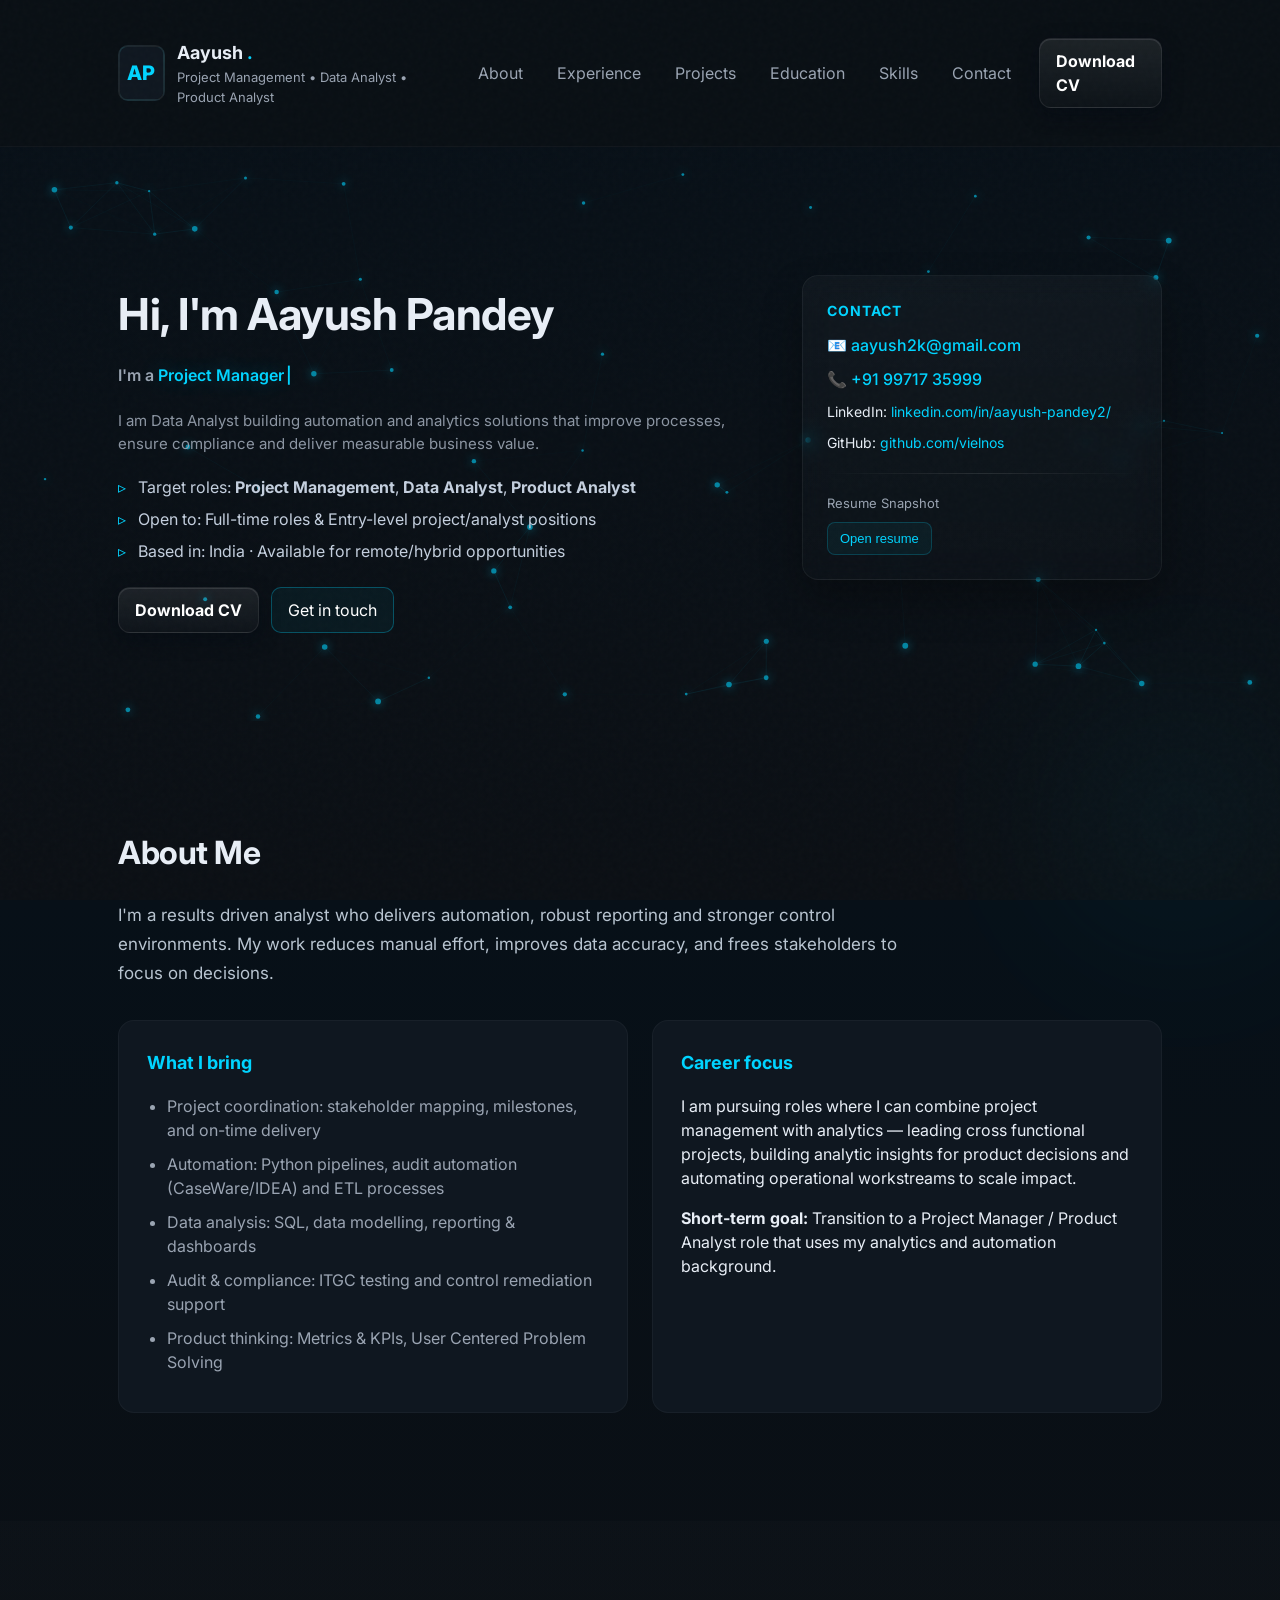
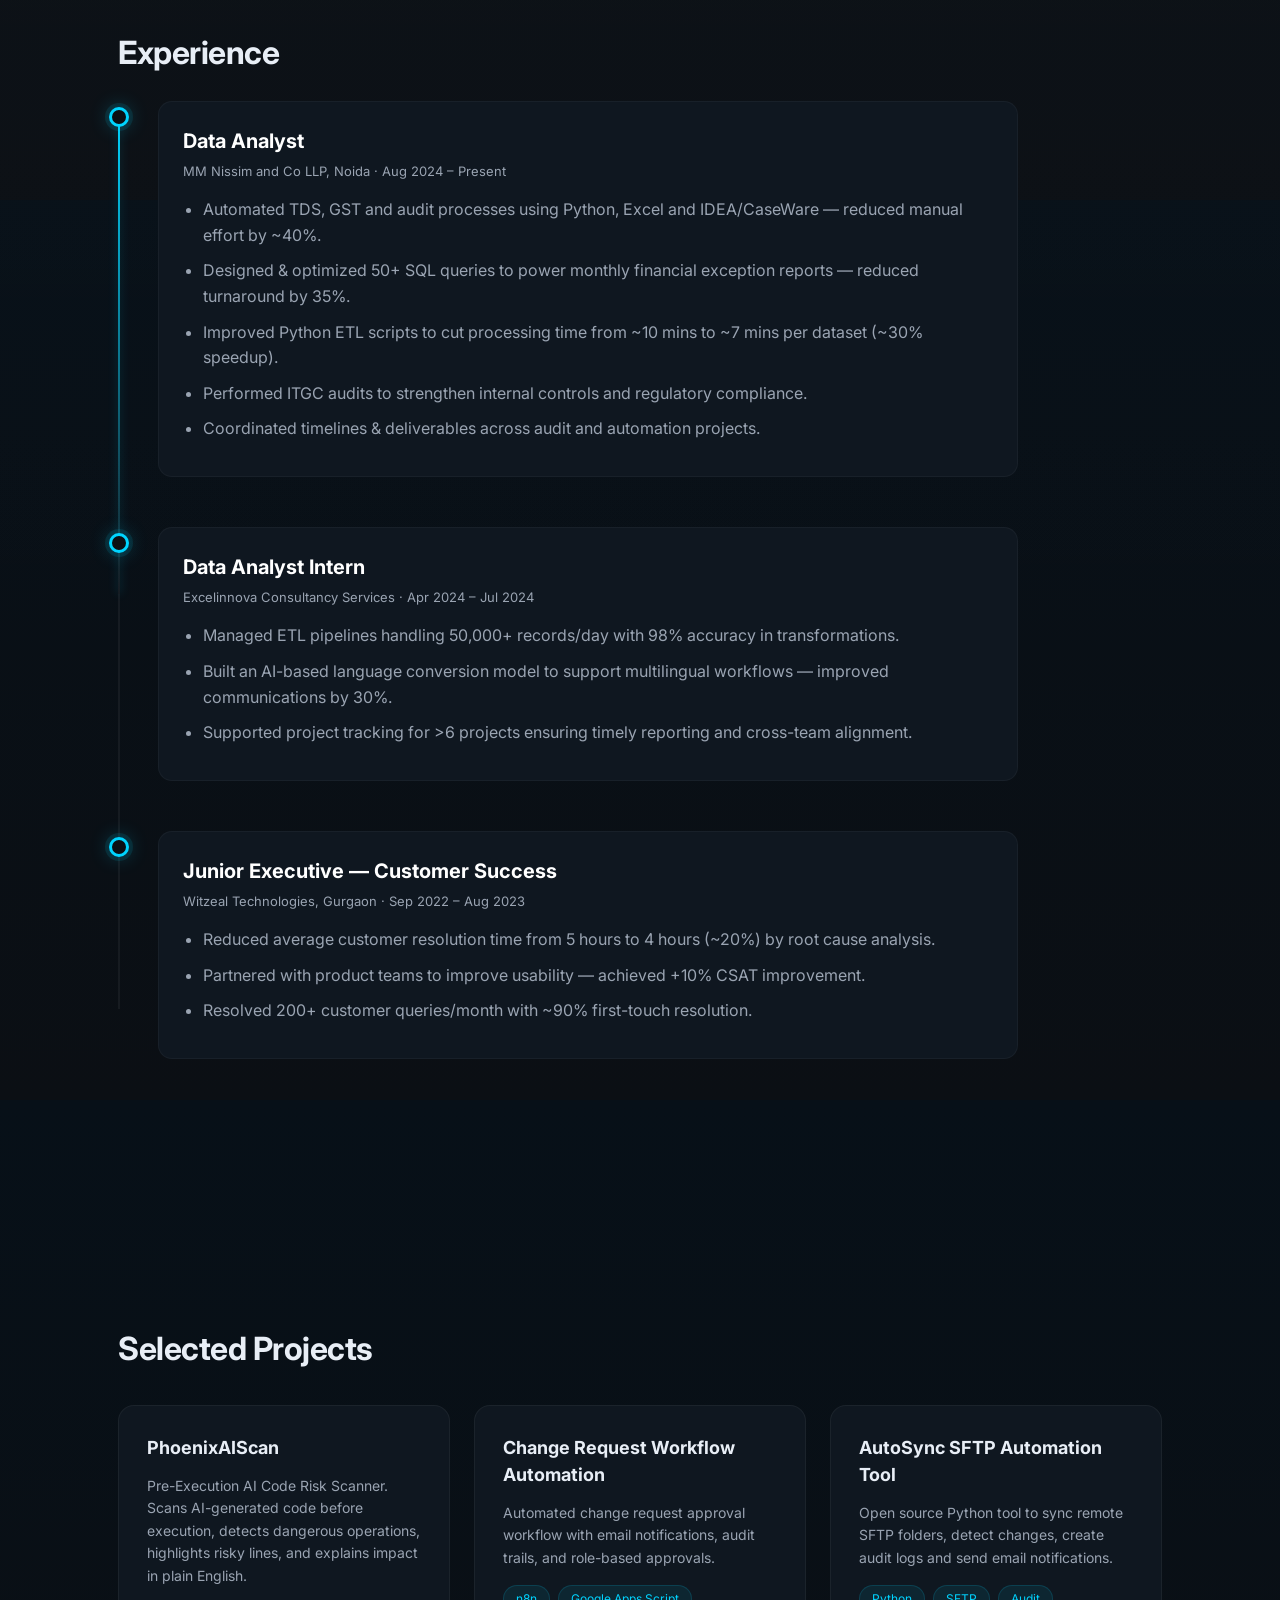
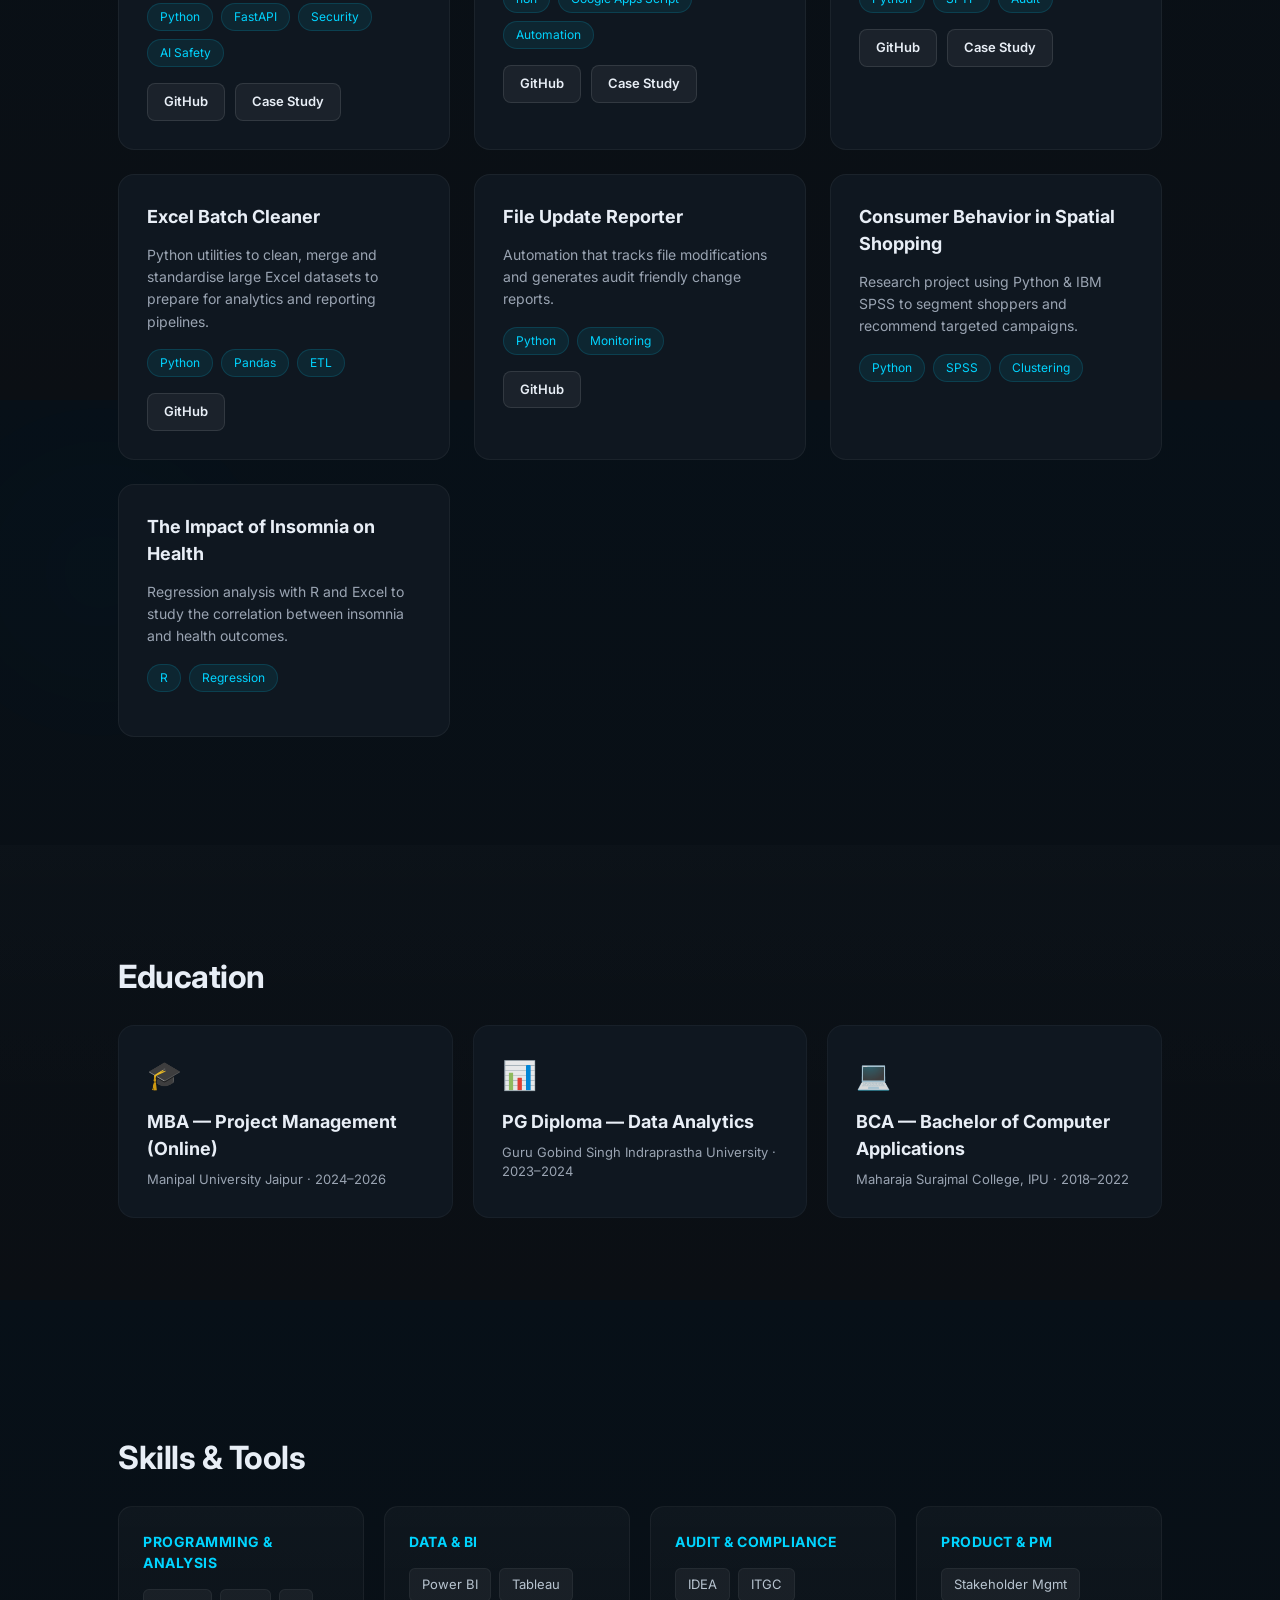
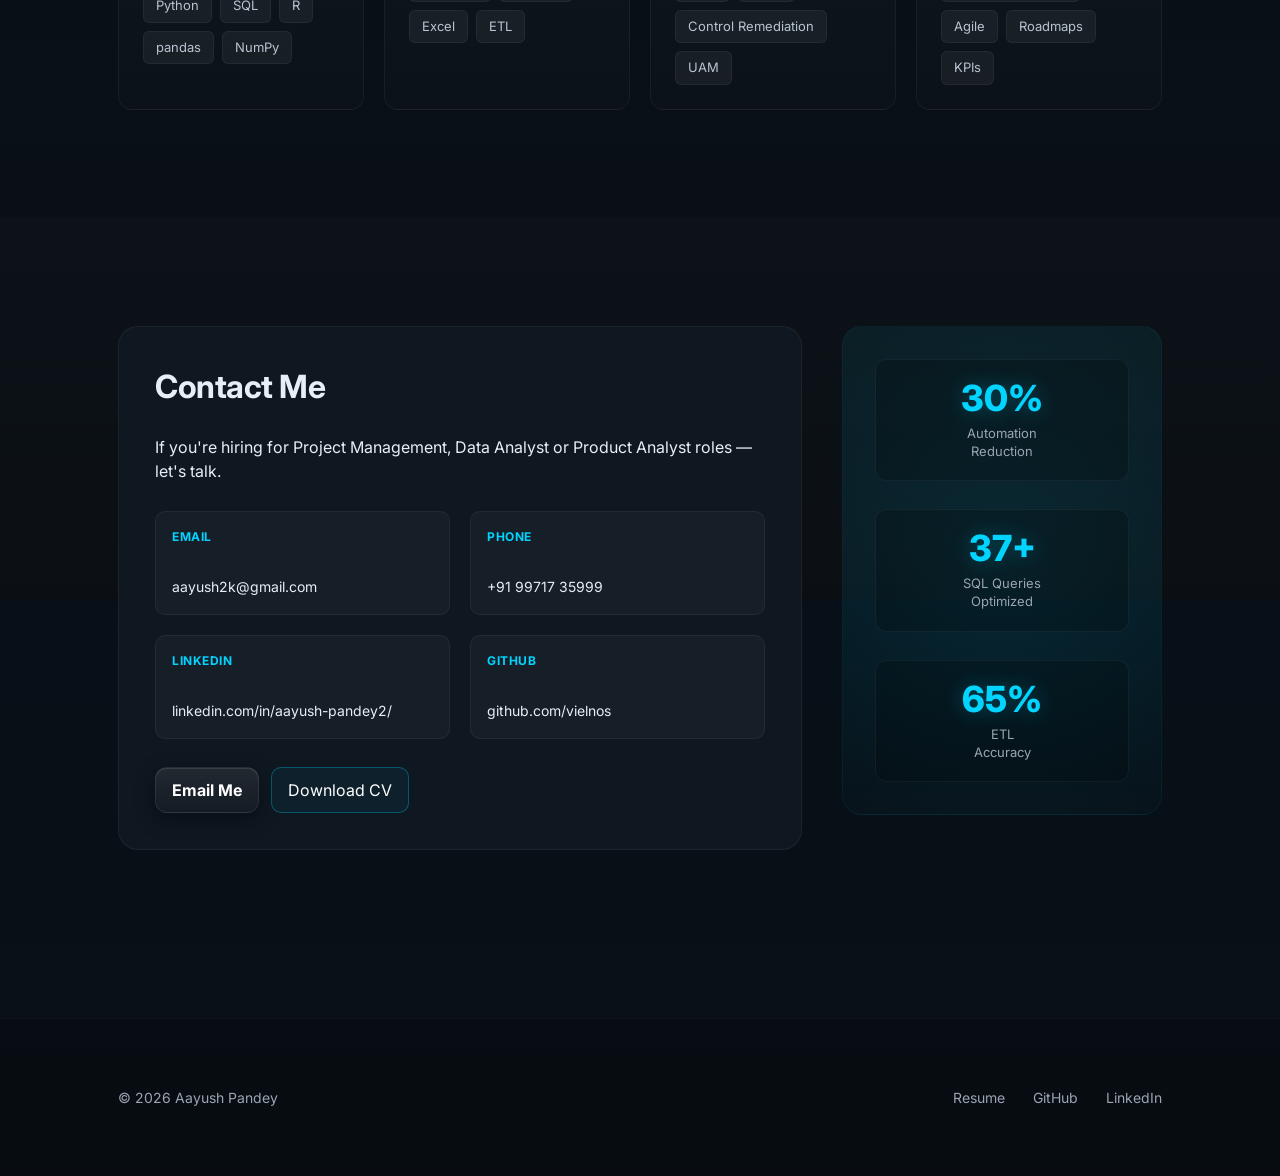
==== commit f9796157: "Update resume website content and fixes" ====
--- a/index.html
+++ b/index.html
@@ -203,7 +203,7 @@
           </div>
           <div class="proj-links">
             <a href="https://github.com/vielnos/PhoenixAIScan" target="_blank" class="btn secondary">GitHub</a>
-            <a href="phoenix-aiscan-case-study/index.html" target="_blank" class="btn secondary">Case Study</a>
+            <a href="phoenix AI scan case study/index.html" target="_blank" class="btn secondary">Case Study</a>
           </div>
         </div>
 
